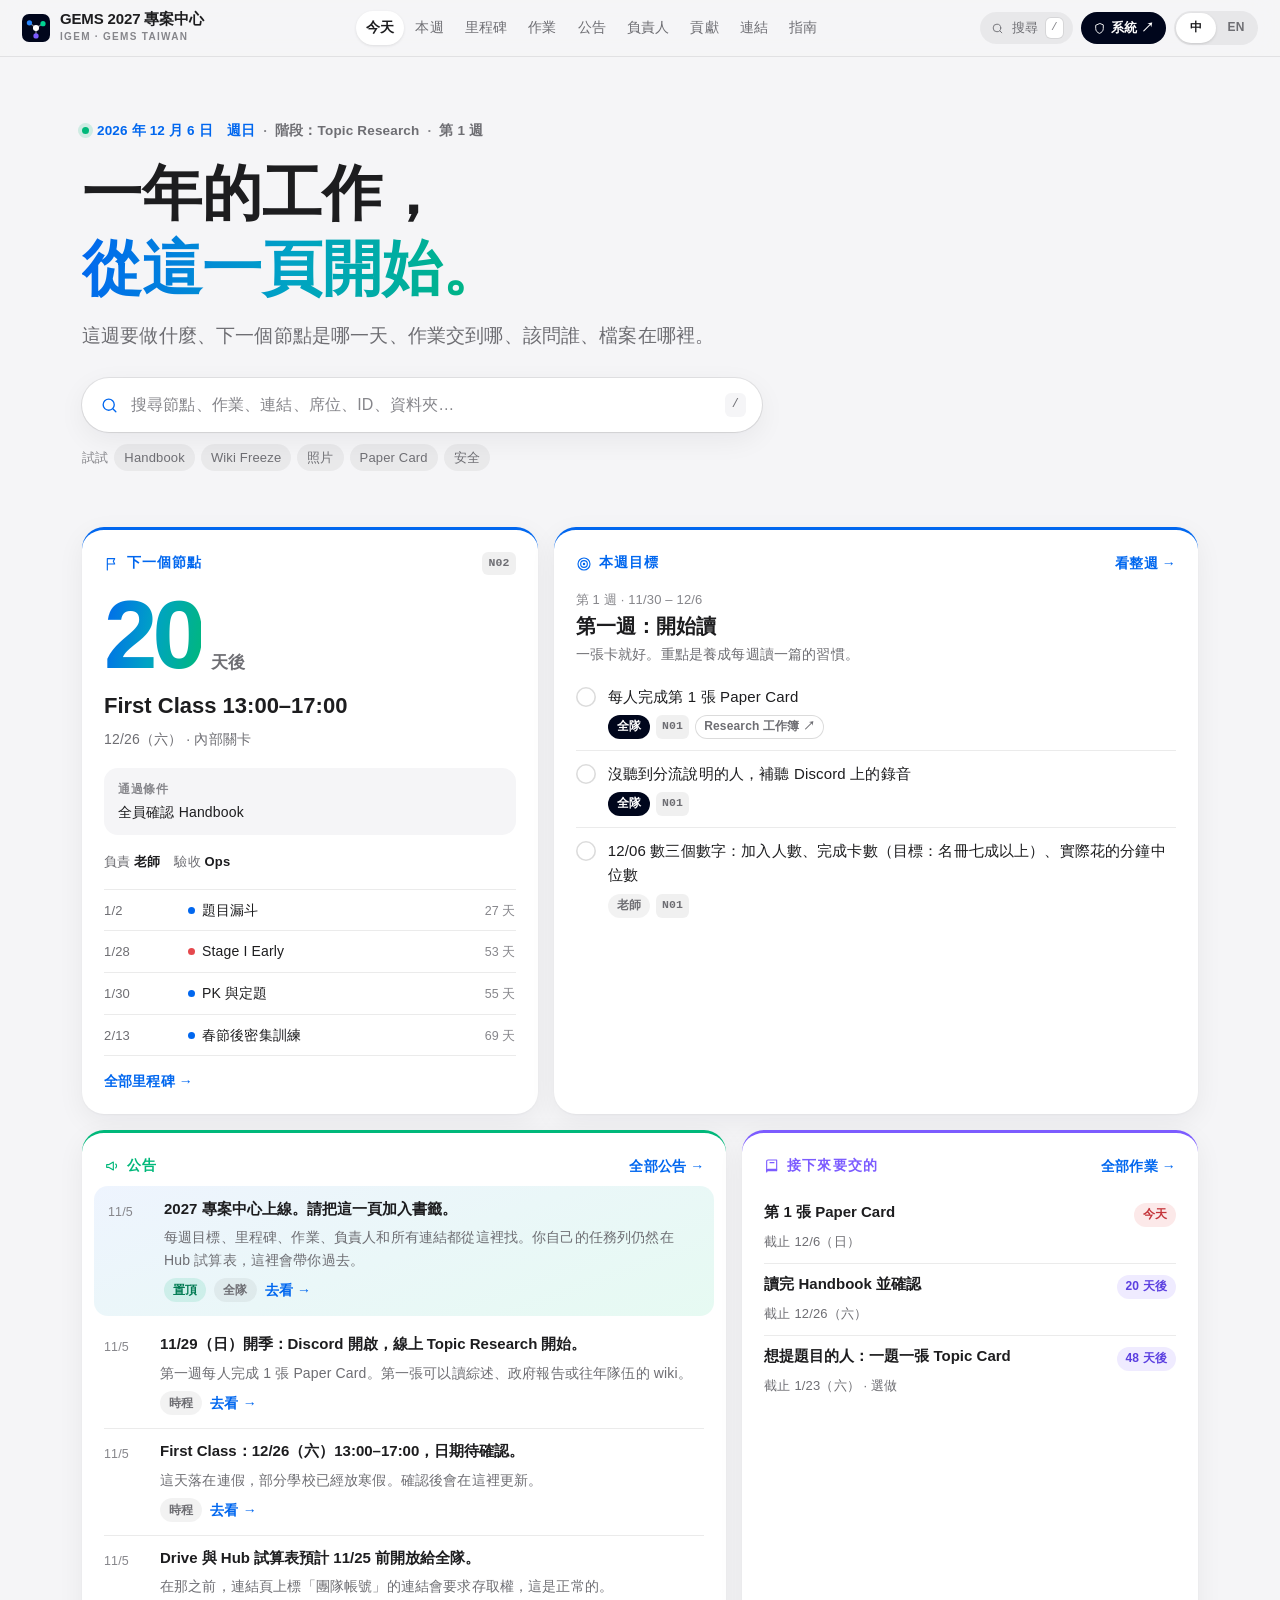
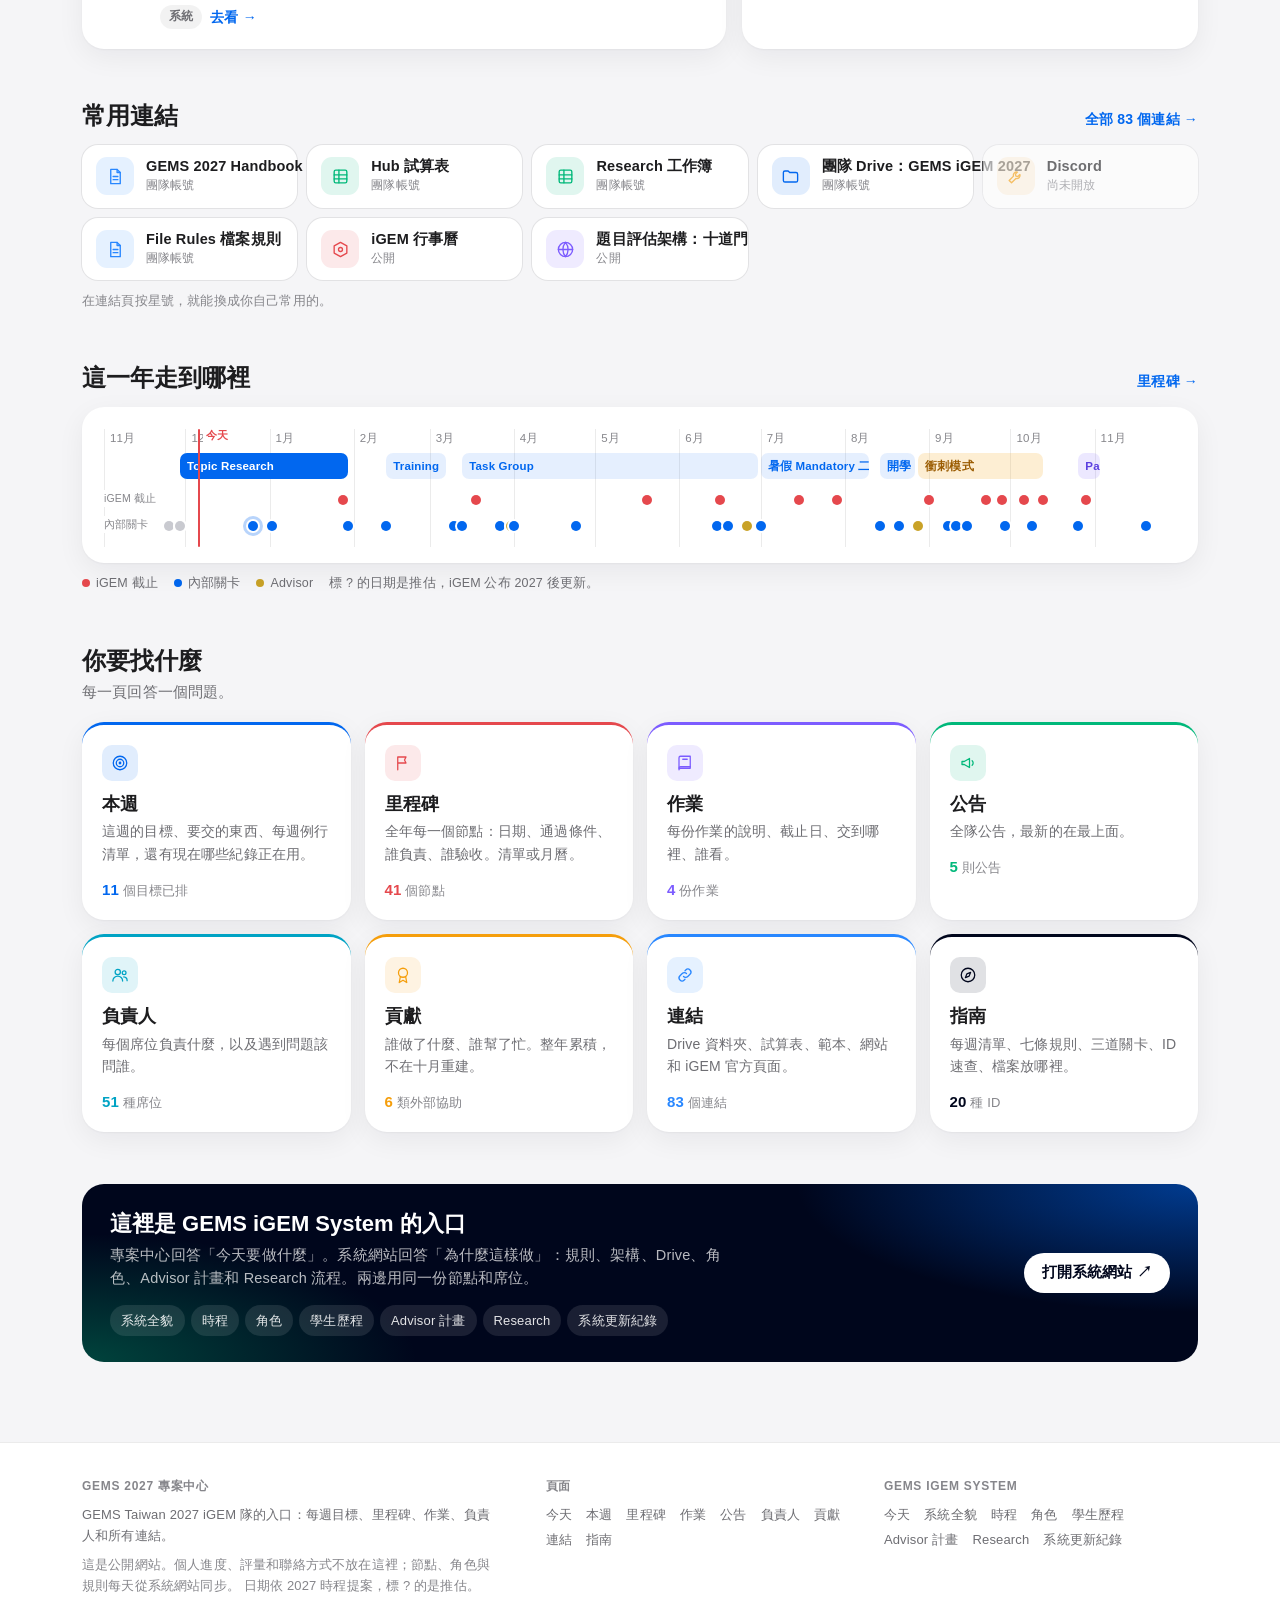
==== index.html @ 5ff2f46d "GEMS 2027 Project Hub: nine pages over one data folder Today, This week, Milestones, Homework, News," ====
<!doctype html>
<html lang="zh-Hant">
<head>
<meta charset="utf-8">
<meta name="viewport" content="width=device-width, initial-scale=1">
<title>GEMS 2027 專案中心</title>
<meta name="description" content="The GEMS Taiwan 2027 iGEM Project Hub: this week’s goals, the next milestone, homework, owners and every link.">
<link rel="icon" href="data:image/svg+xml,%3Csvg xmlns='http://www.w3.org/2000/svg' viewBox='0 0 32 32'%3E%3Crect width='32' height='32' rx='8' fill='%2300061C'/%3E%3Cpath d='M16 16 8.5 10M16 16l8-5M16 16v9' stroke='%23fff' stroke-opacity='.45' stroke-width='1.5'/%3E%3Ccircle cx='8.5' cy='10' r='3' fill='%232887FF'/%3E%3Ccircle cx='24' cy='11' r='3' fill='%2300D492'/%3E%3Ccircle cx='16' cy='25' r='3' fill='%237C5CFF'/%3E%3Ccircle cx='16' cy='16' r='3.5' fill='%23fff'/%3E%3C/svg%3E">
<link rel="stylesheet" href="assets/hub.css">
</head>
<body data-page="home">

<header class="nav" id="nav"></header>
<main id="main"></main>
<footer class="foot" id="foot"></footer>

<script src="data/season.js"></script>
<script src="data/announcements.js"></script>
<script src="data/week.js"></script>
<script src="data/homework.js"></script>
<script src="data/links.js"></script>
<script src="data/team.js"></script>
<script src="data/attributions.js"></script>
<script src="assets/hub.js"></script>
</body>
</html>
---- assets/hub.css ----
/* GEMS iGEM 2027 Project Hub. Palette follows the ReLEAF road-to-Paris site; shell follows the System site. */
:root {
  --navy: #00061C; --navy2: #0A1433;
  --blue: #0167EF; --blue2: #2887FF; --sky: #61ABFE;
  --green: #00B87A; --green2: #00D492; --mint: #E6FAF2;
  --violet: #7C5CFF; --amber: #F59E0B; --red: #E5484D; --teal: #00A3C4; --pink: #E8548F;
  --ink: #1D1D1F; --ink2: #6E6E73; --ink3: #86868B;
  --bg: #F5F5F7; --card: #FFFFFF; --line: rgba(0, 0, 0, .08); --line2: rgba(0, 0, 0, .14);
  --tint: #EEF4FE;
  --grad: linear-gradient(100deg, var(--blue) 0%, var(--teal) 50%, var(--green) 100%);
  --soft: linear-gradient(160deg, #EEF4FE, #E6FAF2);
  --r: 22px; --r2: 14px;
  --shadow: 0 1px 2px rgba(0, 6, 28, .04), 0 8px 28px rgba(0, 6, 28, .06);
  --nav-h: 56px;
  --font: -apple-system, BlinkMacSystemFont, "SF Pro Text", "SF Pro Display", "Helvetica Neue", "PingFang TC", "Noto Sans TC", "Microsoft JhengHei", Arial, sans-serif;
  --mono: ui-monospace, "SF Mono", Menlo, Consolas, monospace;
  color-scheme: light;
}
* { box-sizing: border-box; }
html { scroll-behavior: smooth; scroll-padding-top: calc(var(--nav-h) + 16px); -webkit-text-size-adjust: 100%; }
body { margin: 0; background: var(--bg); color: var(--ink); font: 16px/1.5 var(--font); letter-spacing: -.01em; -webkit-font-smoothing: antialiased; overflow-x: hidden; }
h1, h2, h3, h4, p, ol, ul, dl, dd, figure { margin: 0; padding: 0; }
ol, ul { list-style: none; }
h1, h2, h3 { letter-spacing: -.025em; line-height: 1.1; text-wrap: balance; }
p, li { text-wrap: pretty; }
a { color: inherit; text-decoration: none; }
button, input, select { font: inherit; color: inherit; letter-spacing: inherit; }
button { background: none; border: 0; cursor: pointer; text-align: left; padding: 0; }
code, kbd { font-family: var(--mono); font-size: .88em; }
::selection { background: rgba(1, 103, 239, .18); }
:focus-visible { outline: 2px solid var(--blue2); outline-offset: 2px; border-radius: 8px; }
html:lang(zh-Hant) body { letter-spacing: .01em; line-height: 1.62; }
html:lang(zh-Hant) h1, html:lang(zh-Hant) h2, html:lang(zh-Hant) h3 { letter-spacing: 0; line-height: 1.25; }
.wrap { max-width: 1160px; margin: 0 auto; padding: 0 22px; }
.tn { font-variant-numeric: tabular-nums; }
svg.i { width: 1em; height: 1em; flex: none; fill: none; stroke: currentColor; stroke-width: 1.7; stroke-linecap: round; stroke-linejoin: round; }

/* ---------- nav ---------- */
.nav { position: sticky; top: 0; z-index: 50; background: rgba(245, 245, 247, .78); backdrop-filter: saturate(180%) blur(20px); -webkit-backdrop-filter: saturate(180%) blur(20px); box-shadow: 0 1px 0 var(--line); }
.nav__in { max-width: 1280px; margin: 0 auto; height: var(--nav-h); padding: 0 22px; display: flex; align-items: center; gap: 12px; }
.brand { display: flex; align-items: center; gap: 10px; flex: none; }
.brand svg { width: 28px; height: 28px; flex: none; }
.brand b { display: block; font-size: 15px; font-weight: 700; line-height: 1.1; letter-spacing: -.01em; white-space: nowrap; }
.brand b i { font-style: normal; }
.brand small { display: block; font-size: 10px; font-weight: 600; letter-spacing: .13em; text-transform: uppercase; color: var(--ink3); margin-top: 2px; white-space: nowrap; }
.nav__links { display: flex; gap: 1px; margin: 0 auto; font-size: 13.5px; min-width: 0; }
.nav__links a { padding: 6px 10px; border-radius: 999px; color: var(--ink2); white-space: nowrap; transition: color .2s, background .2s; }
.nav__links a:hover { color: var(--ink); background: rgba(0, 0, 0, .05); }
.nav__links a[aria-current="page"] { color: var(--ink); background: #fff; font-weight: 600; box-shadow: 0 1px 3px rgba(0, 0, 0, .1); }
.nav__act { display: flex; align-items: center; gap: 8px; flex: none; }
.find { display: flex; align-items: center; gap: 8px; height: 32px; padding: 0 10px 0 11px; border-radius: 999px; background: rgba(0, 0, 0, .05); color: var(--ink2); font-size: 13px; white-space: nowrap; transition: background .2s; }
.find:hover { background: rgba(0, 0, 0, .09); color: var(--ink); }
.find kbd { font-size: 11px; padding: 1px 5px; border-radius: 5px; background: #fff; color: var(--ink3); box-shadow: 0 0 0 1px var(--line); }
.syslink { display: inline-flex; align-items: center; gap: 5px; height: 32px; padding: 0 12px; border-radius: 999px; font-size: 13px; font-weight: 600; color: #fff; background: var(--navy); white-space: nowrap; }
.syslink:hover { background: var(--navy2); }
.lang { position: relative; display: flex; background: rgba(0, 0, 0, .06); border-radius: 999px; padding: 2px; flex: none; }
.lang button { font-size: 12px; font-weight: 600; padding: 5px 11px; border-radius: 999px; color: var(--ink2); min-width: 40px; text-align: center; transition: color .25s, background .25s, box-shadow .25s; }
.lang button[aria-pressed="true"] { background: #fff; color: var(--ink); box-shadow: 0 1px 3px rgba(0, 0, 0, .14); }
@media (max-width: 1100px) {
  :root { --nav-h: 96px; }
  .nav__in { flex-wrap: wrap; align-content: center; gap: 4px 10px; padding: 0 16px; }
  .brand { flex: 1; }
  .nav__links { order: 3; flex: 0 0 calc(100% + 32px); margin: 0 -16px; padding: 0 12px 2px; overflow-x: auto; scrollbar-width: none; }
  .nav__links::-webkit-scrollbar { display: none; }
}
@media (max-width: 560px) {
  .find span, .find kbd, .syslink span { display: none; }
  .find { width: 34px; padding: 0; justify-content: center; }
  .syslink { width: 34px; padding: 0; justify-content: center; }
  .brand small { display: none; }
  .brand { gap: 8px; }
  .brand svg { width: 26px; height: 26px; }
  .brand b { font-size: 14px; }
  .nav__act { gap: 6px; }
  .lang button { min-width: 34px; padding: 5px 8px; }
}
@media (max-width: 420px) { .brand b i { display: none; } }

/* ---------- page head ---------- */
.ph { padding: 56px 0 26px; }
.ph--home { padding: 64px 0 30px; }
.eyebrow { display: flex; flex-wrap: wrap; align-items: center; gap: 8px; font-size: 13.5px; font-weight: 600; color: var(--blue); margin-bottom: 14px; }
.eyebrow i { width: 7px; height: 7px; border-radius: 50%; background: var(--green); box-shadow: 0 0 0 4px rgba(0, 184, 122, .16); }
.eyebrow span + span::before { content: "·"; margin-right: 8px; color: var(--ink3); }
.eyebrow span { color: var(--ink2); }
.eyebrow span:first-of-type { color: var(--blue); }
.h1 { font-size: clamp(34px, 5.4vw, 60px); font-weight: 700; letter-spacing: -.035em; line-height: 1.06; }
.h1 em { font-style: normal; background: var(--grad); -webkit-background-clip: text; background-clip: text; color: transparent; }
.lede { font-size: clamp(16.5px, 1.7vw, 19px); color: var(--ink2); max-width: 680px; margin-top: 14px; line-height: 1.5; }
html:lang(zh-Hant) .lede { line-height: 1.7; }
.sec { padding: 26px 0; }
.sec:last-of-type { padding-bottom: 80px; }
.h2 { font-size: 24px; font-weight: 700; margin-bottom: 4px; }
.sub { color: var(--ink2); font-size: 15px; margin-bottom: 18px; max-width: 720px; }
.h2row { display: flex; flex-wrap: wrap; align-items: baseline; justify-content: space-between; gap: 6px 16px; margin-bottom: 14px; }
.h2row .h2 { margin: 0; }
.more { display: inline-flex; align-items: center; gap: 4px; font-size: 14px; font-weight: 600; color: var(--blue); white-space: nowrap; }
.more:hover { text-decoration: underline; }
.muted { color: var(--ink3); }
.small { font-size: 13px; }

/* ---------- search box on Today ---------- */
.bigfind { display: flex; align-items: center; gap: 12px; width: 100%; max-width: 680px; height: 54px; margin-top: 26px; padding: 0 16px 0 18px; border-radius: 999px; background: #fff; box-shadow: var(--shadow), 0 0 0 1px var(--line); color: var(--ink3); font-size: 16px; transition: box-shadow .2s; }
.bigfind:hover { box-shadow: 0 2px 6px rgba(0, 6, 28, .06), 0 12px 34px rgba(1, 103, 239, .14), 0 0 0 1px rgba(1, 103, 239, .35); }
.bigfind svg { font-size: 19px; color: var(--blue); }
.bigfind span { flex: 1; overflow: hidden; white-space: nowrap; text-overflow: ellipsis; }
.bigfind kbd { font-size: 12px; padding: 2px 7px; border-radius: 6px; background: var(--bg); color: var(--ink2); }
.tries { display: flex; flex-wrap: wrap; gap: 6px; margin-top: 12px; font-size: 13px; color: var(--ink3); align-items: center; }
.tries button { padding: 3px 10px; border-radius: 999px; background: rgba(0, 0, 0, .05); color: var(--ink2); }
.tries button:hover { background: rgba(1, 103, 239, .1); color: var(--blue); }

/* ---------- cards and grid ---------- */
.grid { display: grid; grid-template-columns: repeat(12, minmax(0, 1fr)); gap: 16px; }
.c3 { grid-column: span 3; } .c4 { grid-column: span 4; } .c5 { grid-column: span 5; } .c6 { grid-column: span 6; } .c7 { grid-column: span 7; } .c8 { grid-column: span 8; } .c12 { grid-column: span 12; }
@media (max-width: 960px) { .c3, .c4, .c5, .c6, .c7, .c8 { grid-column: span 12; } }
.card { position: relative; background: var(--card); border-radius: var(--r); box-shadow: var(--shadow); padding: 22px 22px 20px; min-width: 0; }
.card--top { border-top: 3px solid var(--c, var(--blue)); }
.card--soft { background: var(--soft); box-shadow: none; }
.card__h { display: flex; align-items: center; justify-content: space-between; gap: 10px; margin-bottom: 14px; }
.card__h h2, .card__h h3 { font-size: 13px; font-weight: 700; letter-spacing: .05em; text-transform: uppercase; color: var(--c, var(--blue)); display: flex; align-items: center; gap: 7px; }
html:lang(zh-Hant) .card__h h2, html:lang(zh-Hant) .card__h h3 { letter-spacing: .08em; font-size: 13.5px; }
.card__h svg { font-size: 16px; }
.empty { padding: 18px; border-radius: var(--r2); background: var(--bg); color: var(--ink2); font-size: 14.5px; }

/* chips */
.chip { display: inline-flex; align-items: center; gap: 5px; height: 24px; padding: 0 9px; border-radius: 999px; font-size: 12px; font-weight: 600; white-space: nowrap; background: rgba(0, 0, 0, .05); color: var(--ink2); }
.chip--blue { background: rgba(1, 103, 239, .1); color: var(--blue); }
.chip--green { background: rgba(0, 184, 122, .13); color: #007A52; }
.chip--violet { background: rgba(124, 92, 255, .12); color: #5B3FE0; }
.chip--amber { background: rgba(245, 158, 11, .16); color: #9A5B00; }
.chip--red { background: rgba(229, 72, 77, .12); color: #C4353A; }
.chip--navy { background: var(--navy); color: #fff; }
.chip--line { background: none; box-shadow: inset 0 0 0 1px var(--line2); }
a.chip:hover, button.chip:hover { filter: brightness(.95); }
.seat { display: inline-flex; align-items: center; gap: 6px; height: 24px; padding: 0 9px 0 4px; border-radius: 999px; font-size: 12px; font-weight: 600; background: rgba(0, 0, 0, .05); color: var(--ink); white-space: nowrap; }
.seat code { font-size: 10.5px; font-weight: 700; padding: 2px 5px; border-radius: 999px; background: var(--c, var(--ink2)); color: #fff; letter-spacing: .02em; }
a.seat:hover { background: rgba(0, 0, 0, .09); }
.nid { font-family: var(--mono); font-size: 11.5px; font-weight: 600; padding: 2px 6px; border-radius: 6px; background: rgba(0, 0, 0, .06); color: var(--ink2); white-space: nowrap; }
a.nid:hover { background: rgba(1, 103, 239, .12); color: var(--blue); }

/* buttons, segmented controls */
.btn { display: inline-flex; align-items: center; gap: 7px; height: 40px; padding: 0 18px; border-radius: 999px; font-size: 14.5px; font-weight: 600; color: #fff; background: var(--grad); white-space: nowrap; box-shadow: 0 6px 18px rgba(1, 103, 239, .22); transition: transform .15s, box-shadow .2s; }
.btn:hover { transform: translateY(-1px); box-shadow: 0 10px 24px rgba(1, 103, 239, .28); }
.btn--ghost { color: var(--ink); background: #fff; box-shadow: 0 0 0 1px var(--line2); }
.btn--ghost:hover { box-shadow: 0 0 0 1px var(--ink3); }
.btn--s { height: 32px; padding: 0 13px; font-size: 13px; }
.seg { display: inline-flex; flex-wrap: wrap; gap: 4px; }
.seg button { height: 32px; padding: 0 13px; border-radius: 999px; font-size: 13.5px; font-weight: 500; color: var(--ink2); background: rgba(0, 0, 0, .05); display: inline-flex; align-items: center; gap: 6px; white-space: nowrap; transition: background .2s, color .2s; }
.seg button:hover { background: rgba(0, 0, 0, .09); color: var(--ink); }
.seg button[aria-pressed="true"] { background: var(--navy); color: #fff; font-weight: 600; }
.seg button i { width: 8px; height: 8px; border-radius: 50%; background: var(--c, var(--ink3)); }
.seg button small { font-size: 11.5px; opacity: .7; }
.bar { display: flex; flex-wrap: wrap; align-items: center; gap: 10px 14px; margin-bottom: 18px; }
.q { flex: 1; min-width: 200px; max-width: 360px; height: 36px; padding: 0 14px; border-radius: 999px; border: 0; background: #fff; box-shadow: 0 0 0 1px var(--line2); font-size: 14px; }
.q:focus { outline: none; box-shadow: 0 0 0 2px var(--blue2); }

/* "view as" */
.me { display: flex; flex-wrap: wrap; align-items: center; gap: 8px 12px; padding: 12px 16px; border-radius: var(--r2); background: #fff; box-shadow: 0 0 0 1px var(--line); margin-bottom: 18px; }
.me__l { font-size: 13px; font-weight: 600; color: var(--ink2); display: flex; align-items: center; gap: 6px; }
.me select { height: 32px; border-radius: 999px; border: 0; background: rgba(0, 0, 0, .05); padding: 0 12px; font-size: 13.5px; max-width: 220px; }
.me__note { font-size: 12.5px; color: var(--ink3); margin-left: auto; }
@media (max-width: 760px) { .me__note { margin-left: 0; flex-basis: 100%; } }

/* ---------- Today ---------- */
.next { display: grid; gap: 4px; }
.next__n { display: flex; align-items: baseline; gap: 10px; }
.next__n b { font-size: clamp(64px, 9vw, 96px); font-weight: 700; letter-spacing: -.05em; line-height: .95; background: var(--grad); -webkit-background-clip: text; background-clip: text; color: transparent; }
.next__n span { font-size: 17px; font-weight: 600; color: var(--ink2); }
.next__t { font-size: 22px; font-weight: 700; margin-top: 8px; line-height: 1.2; }
.next__d { font-size: 14px; color: var(--ink2); margin-top: 4px; }
.next__pass { margin-top: 14px; padding: 12px 14px; border-radius: var(--r2); background: var(--bg); font-size: 14px; }
.next__pass b { display: block; font-size: 11.5px; letter-spacing: .06em; text-transform: uppercase; color: var(--ink3); margin-bottom: 2px; }
.next__who { display: flex; flex-wrap: wrap; gap: 6px 14px; margin-top: 12px; font-size: 13px; color: var(--ink2); }
.next__who b { color: var(--ink); font-weight: 600; }
.after { margin-top: 16px; border-top: 1px solid var(--line); }
.after a { display: grid; grid-template-columns: 74px 1fr auto; gap: 10px; align-items: baseline; padding: 9px 0; border-bottom: 1px solid var(--line); font-size: 14px; }
.after a:hover span { color: var(--blue); }
.after time { color: var(--ink2); font-size: 13px; }
.after small { color: var(--ink3); font-size: 12.5px; white-space: nowrap; }
.after i { display: inline-block; width: 7px; height: 7px; border-radius: 50%; background: var(--c); margin-right: 7px; vertical-align: 1px; }

.goal { display: grid; grid-template-columns: 22px 1fr; gap: 10px; padding: 11px 0; border-bottom: 1px solid var(--line); }
.goal:last-child { border-bottom: 0; padding-bottom: 0; }
.goal__box { width: 20px; height: 20px; margin-top: 2px; border-radius: 50%; box-shadow: inset 0 0 0 1.6px var(--line2); display: grid; place-items: center; color: #fff; font-size: 13px; }
.goal.is-done .goal__box { background: var(--green); box-shadow: none; }
.goal.is-done p { color: var(--ink3); text-decoration: line-through; text-decoration-color: var(--line2); }
.goal p { font-size: 15px; font-weight: 500; }
.goal__m { display: flex; flex-wrap: wrap; gap: 6px; margin-top: 6px; }
.wk__theme { font-size: 20px; font-weight: 700; line-height: 1.25; }
.wk__note { font-size: 14px; color: var(--ink2); margin-top: 4px; }
.wk__range { font-size: 13px; color: var(--ink3); margin-bottom: 4px; }

.ann { display: grid; grid-template-columns: auto 1fr; gap: 4px 12px; padding: 13px 0; border-bottom: 1px solid var(--line); }
.ann:last-child { border-bottom: 0; padding-bottom: 0; }
.ann:first-child { padding-top: 0; }
.ann time { font-size: 12.5px; color: var(--ink3); padding-top: 2px; min-width: 44px; }
.ann h3 { font-size: 15px; font-weight: 600; line-height: 1.4; letter-spacing: -.01em; }
.ann p { grid-column: 2; font-size: 14px; color: var(--ink2); }
.ann__m { grid-column: 2; display: flex; flex-wrap: wrap; align-items: center; gap: 8px; margin-top: 3px; }
.ann--pin { margin: -6px -10px 6px; padding: 14px 14px !important; border-radius: var(--r2); background: var(--soft); border-bottom: 0; }
.ann--big { padding: 20px 22px; background: #fff; border-radius: var(--r); box-shadow: var(--shadow); border: 0; margin-bottom: 12px; grid-template-columns: 1fr; }
.ann--big h3 { font-size: 18px; }
.ann--big p, .ann--big .ann__m { grid-column: 1; }
.ann--big.ann--pin { margin: 0 0 12px; background: var(--soft); box-shadow: none; }
.day { font-size: 13px; font-weight: 700; letter-spacing: .04em; color: var(--ink3); margin: 26px 0 10px; }

.hwrow { display: grid; grid-template-columns: 1fr auto; gap: 4px 12px; padding: 11px 0; border-bottom: 1px solid var(--line); }
.hwrow:last-child { border-bottom: 0; padding-bottom: 0; }
.hwrow h3 { font-size: 15px; font-weight: 600; letter-spacing: -.01em; line-height: 1.35; }
.hwrow h3 a:hover { color: var(--blue); }
.hwrow small { grid-column: 1; font-size: 13px; color: var(--ink2); }

.quick { display: grid; grid-template-columns: repeat(auto-fill, minmax(200px, 1fr)); gap: 10px; }
.tile { display: grid; grid-template-columns: 38px 1fr; gap: 12px; align-items: center; padding: 12px 14px; border-radius: 16px; background: #fff; box-shadow: 0 0 0 1px var(--line); transition: box-shadow .2s, transform .15s; min-width: 0; }
a.tile:hover { box-shadow: 0 0 0 1px rgba(1, 103, 239, .4), 0 8px 22px rgba(1, 103, 239, .12); transform: translateY(-1px); }
.tile__i { width: 38px; height: 38px; border-radius: 11px; display: grid; place-items: center; font-size: 19px; background: color-mix(in srgb, var(--c, var(--blue)) 12%, #fff); color: var(--c, var(--blue)); }
.tile b { display: block; font-size: 14.5px; font-weight: 600; line-height: 1.25; overflow: hidden; text-overflow: ellipsis; white-space: nowrap; }
.tile small { display: block; font-size: 12px; color: var(--ink3); margin-top: 1px; }
.tile.is-soon { opacity: .62; }

.doors { display: grid; grid-template-columns: repeat(auto-fill, minmax(250px, 1fr)); gap: 14px; }
.door { position: relative; display: block; padding: 20px 20px 18px; border-radius: var(--r); background: #fff; box-shadow: var(--shadow); border-top: 3px solid var(--c); transition: transform .18s, box-shadow .2s; }
.door:hover { transform: translateY(-2px); box-shadow: 0 2px 4px rgba(0, 6, 28, .05), 0 16px 36px rgba(0, 6, 28, .1); }
.door__i { width: 36px; height: 36px; border-radius: 10px; display: grid; place-items: center; font-size: 18px; background: color-mix(in srgb, var(--c) 12%, #fff); color: var(--c); margin-bottom: 12px; }
.door h3 { font-size: 18px; font-weight: 700; }
.door p { font-size: 14px; color: var(--ink2); margin-top: 5px; }
.door__n { display: block; margin-top: 12px; font-size: 13px; color: var(--ink3); }
.door__n b { color: var(--c); font-size: 15px; }

.sysband { display: grid; grid-template-columns: 1fr auto; gap: 18px 28px; align-items: center; padding: 26px 28px; border-radius: var(--r); background: var(--navy); color: #fff; background-image: radial-gradient(60% 120% at 100% 0%, rgba(1, 103, 239, .55), transparent 60%), radial-gradient(50% 120% at 0% 100%, rgba(0, 184, 122, .35), transparent 60%); }
.sysband h2 { font-size: 22px; font-weight: 700; }
.sysband p { color: rgba(255, 255, 255, .72); font-size: 14.5px; margin-top: 6px; max-width: 620px; }
.sysband__l { display: flex; flex-wrap: wrap; gap: 6px; margin-top: 14px; }
.sysband__l a { font-size: 13px; padding: 5px 11px; border-radius: 999px; background: rgba(255, 255, 255, .1); color: rgba(255, 255, 255, .88); }
.sysband__l a:hover { background: rgba(255, 255, 255, .2); }
.sysband .btn { background: #fff; color: var(--navy); box-shadow: none; }
@media (max-width: 760px) { .sysband { grid-template-columns: 1fr; padding: 22px; } }

/* ---------- year ribbon ---------- */
.rb { position: relative; padding: 22px 22px 16px; border-radius: var(--r); background: #fff; box-shadow: var(--shadow); overflow-x: auto; }
.rb__in { position: relative; min-width: 760px; height: 118px; }
.rb__months span { position: absolute; top: 0; font-size: 11.5px; color: var(--ink3); padding-left: 5px; border-left: 1px solid var(--line); height: 100%; }
.rb__bands { position: absolute; left: 0; right: 0; top: 24px; height: 26px; }
.rb__band { position: absolute; top: 0; height: 100%; border-radius: 7px; background: rgba(1, 103, 239, .1); color: var(--blue); font-size: 11.5px; font-weight: 600; display: flex; align-items: center; padding: 0 7px; overflow: hidden; white-space: nowrap; }
.rb__band--crunch { background: rgba(245, 158, 11, .18); color: #9A5B00; }
.rb__band--trip { background: rgba(124, 92, 255, .14); color: #5B3FE0; }
.rb__band.is-now { background: var(--blue); color: #fff; }
.rb__row { position: absolute; left: 0; right: 0; height: 18px; }
.rb__row--deadline { top: 62px; } .rb__row--gate { top: 88px; }
.rb__row small { position: absolute; left: 0; top: -1px; font-size: 10.5px; color: var(--ink3); background: #fff; padding-right: 6px; z-index: 1; }
.rb__dot { position: absolute; top: 4px; width: 10px; height: 10px; margin-left: -5px; border-radius: 50%; background: var(--c); box-shadow: 0 0 0 2px #fff; transition: transform .15s; }
.rb__dot:hover { transform: scale(1.5); z-index: 2; }
.rb__dot.is-past { background: #C9CAD0; }
.rb__dot.is-next { box-shadow: 0 0 0 2px #fff, 0 0 0 5px color-mix(in srgb, var(--c) 28%, transparent); }
.rb__dot.is-dim { opacity: .22; }
.rb__today { position: absolute; top: 0; bottom: 0; width: 2px; margin-left: -1px; background: var(--red); border-radius: 2px; z-index: 3; pointer-events: none; }
.rb__today span { position: absolute; top: -2px; left: 5px; font-size: 10.5px; font-weight: 700; color: var(--red); white-space: nowrap; background: #fff; padding: 0 3px; }
.legend { display: flex; flex-wrap: wrap; gap: 6px 16px; margin-top: 10px; font-size: 12.5px; color: var(--ink2); }
.legend i { display: inline-block; width: 8px; height: 8px; border-radius: 50%; background: var(--c); margin-right: 6px; }

/* ---------- week ---------- */
.wknav { display: flex; flex-wrap: wrap; align-items: center; gap: 8px; margin-top: 20px; }
.wknav .rnd { width: 36px; height: 36px; border-radius: 50%; background: #fff; box-shadow: 0 0 0 1px var(--line2); display: grid; place-items: center; font-size: 16px; }
.wknav .rnd:hover { box-shadow: 0 0 0 1px var(--ink3); }
.strip { display: grid; grid-template-columns: repeat(7, minmax(0, 1fr)); gap: 8px; }
.sday { min-height: 118px; padding: 10px; border-radius: 16px; background: #fff; box-shadow: 0 0 0 1px var(--line); min-width: 0; }
.sday.is-today { box-shadow: 0 0 0 2px var(--blue); }
.sday.is-off { background: repeating-linear-gradient(135deg, #fff 0 8px, #F3F4F7 8px 16px); }
.sday__h { display: flex; align-items: baseline; justify-content: space-between; font-size: 12px; color: var(--ink3); margin-bottom: 8px; }
.sday__h b { font-size: 19px; font-weight: 700; color: var(--ink); letter-spacing: -.02em; }
.sday.is-today .sday__h b { color: var(--blue); }
.ev { display: block; padding: 4px 7px; border-radius: 8px; font-size: 12px; font-weight: 600; line-height: 1.3; margin-bottom: 4px; background: color-mix(in srgb, var(--c, var(--blue)) 12%, #fff); color: color-mix(in srgb, var(--c, var(--blue)) 78%, #000); overflow: hidden; }
a.ev:hover { filter: brightness(.96); }
.ev--soft { background: var(--bg); color: var(--ink2); font-weight: 500; }
@media (max-width: 860px) {
  .strip { grid-template-columns: 1fr; }
  .sday { min-height: 0; display: grid; grid-template-columns: 62px 1fr; gap: 10px; align-items: start; }
  .sday__h { display: block; margin: 0; }
  .sday__h b { display: block; }
}
.check { display: grid; grid-template-columns: 24px 1fr auto; gap: 10px; align-items: start; padding: 10px 0; border-bottom: 1px solid var(--line); cursor: pointer; }
.check:last-child { border-bottom: 0; }
.check input { appearance: none; -webkit-appearance: none; width: 22px; height: 22px; margin: 1px 0 0; border-radius: 7px; box-shadow: inset 0 0 0 1.6px var(--line2); display: grid; place-items: center; cursor: pointer; transition: background .15s; }
.check input:checked { background: var(--green); box-shadow: none; }
.check input:checked::after { content: ""; width: 10px; height: 6px; border-left: 2px solid #fff; border-bottom: 2px solid #fff; transform: rotate(-45deg) translate(1px, -1px); }
.check span { font-size: 15px; }
.check input:checked + span { color: var(--ink3); }
.check small { font-size: 12.5px; color: var(--ink3); white-space: nowrap; padding-top: 2px; }
.rec { display: grid; grid-template-columns: 1fr; gap: 2px; padding: 11px 0; border-bottom: 1px solid var(--line); }
.rec:last-child { border-bottom: 0; }
.rec h4 { font-size: 15px; font-weight: 600; display: flex; flex-wrap: wrap; align-items: center; gap: 8px; }
.rec p { font-size: 13.5px; color: var(--ink2); }
.rec code { color: var(--ink); background: var(--bg); padding: 1px 6px; border-radius: 6px; word-break: break-word; }

/* ---------- milestones ---------- */
.nm { margin-top: 26px; }
.nm > h3 { font-size: 13px; font-weight: 700; letter-spacing: .05em; color: var(--ink3); margin-bottom: 10px; }
.nd { display: grid; grid-template-columns: 96px 1fr; gap: 16px; padding: 16px 18px; border-radius: 18px; background: #fff; box-shadow: 0 0 0 1px var(--line); margin-bottom: 8px; border-left: 4px solid var(--c); scroll-margin-top: calc(var(--nav-h) + 20px); }
.nd.is-past { opacity: .55; }
.nd.is-next { box-shadow: 0 0 0 2px var(--c), 0 10px 28px color-mix(in srgb, var(--c) 16%, transparent); }
.nd.is-flash, .flash { animation: flash 1.6s ease-out; }
@keyframes flash { 0%, 30% { background: #FFF6D6; } 100% { background: #fff; } }
.nd__when time { display: block; font-size: 15px; font-weight: 700; line-height: 1.25; }
.nd__when small { display: block; font-size: 12px; color: var(--ink3); margin: 2px 0 6px; }
.nd h4 { font-size: 17px; font-weight: 700; line-height: 1.3; letter-spacing: -.015em; display: flex; flex-wrap: wrap; align-items: center; gap: 8px; }
.nd p { font-size: 14px; color: var(--ink2); margin-top: 5px; }
.nd p b { color: var(--ink); font-weight: 600; margin-right: 6px; }
.nd__m { display: flex; flex-wrap: wrap; align-items: center; gap: 6px 14px; margin-top: 10px; font-size: 13px; color: var(--ink2); }
.nd__m b { color: var(--ink); font-weight: 600; }
@media (max-width: 640px) { .nd { grid-template-columns: 1fr; gap: 6px; } .nd__when { display: flex; flex-wrap: wrap; gap: 8px; align-items: baseline; } .nd__when small { margin: 0; } }

.cal { background: #fff; border-radius: var(--r); box-shadow: var(--shadow); padding: 18px; }
.cal__h { display: flex; align-items: center; justify-content: space-between; gap: 10px; margin-bottom: 12px; }
.cal__h h3 { font-size: 20px; font-weight: 700; }
.cal__h div { display: flex; gap: 6px; }
.cal__h button { width: 34px; height: 34px; border-radius: 50%; background: var(--bg); display: grid; place-items: center; font-size: 15px; }
.cal__h button.txt { width: auto; padding: 0 12px; font-size: 13px; font-weight: 600; border-radius: 999px; }
.cal__h button:hover { background: #E8E8ED; }
.cal__g { display: grid; grid-template-columns: repeat(7, minmax(0, 1fr)); gap: 1px; background: var(--line); border-radius: 14px; overflow: hidden; box-shadow: 0 0 0 1px var(--line); }
.cal__w { background: #FAFAFC; text-align: center; font-size: 11.5px; font-weight: 600; color: var(--ink3); padding: 7px 0; }
.cal__d { background: #fff; min-height: 96px; padding: 6px; min-width: 0; }
.cal__d.is-out { background: #FAFAFC; }
.cal__d.is-out > b { color: #C4C5CC; }
.cal__d.is-shade { background: repeating-linear-gradient(135deg, #fff 0 8px, #F4F5F8 8px 16px); }
.cal__d > b { display: inline-grid; place-items: center; min-width: 24px; height: 24px; padding: 0 4px; border-radius: 999px; font-size: 13px; font-weight: 600; margin-bottom: 3px; }
.cal__d.is-today > b { background: var(--blue); color: #fff; }
.cal__d .ev { font-size: 11px; padding: 3px 5px; border-radius: 6px; margin-bottom: 2px; white-space: nowrap; text-overflow: ellipsis; }
.cal__band { font-size: 10.5px; color: var(--ink3); display: block; margin-bottom: 2px; white-space: nowrap; overflow: hidden; text-overflow: ellipsis; }
@media (max-width: 700px) { .cal { padding: 12px; } .cal__d { min-height: 70px; padding: 3px; } .cal__d .ev { font-size: 0; height: 7px; padding: 0; background: var(--c, var(--blue)); border-radius: 4px; } .cal__band { display: none; } }

/* ---------- homework ---------- */
.hw { display: grid; grid-template-columns: 1fr 220px; gap: 18px 28px; padding: 22px; border-radius: var(--r); background: #fff; box-shadow: var(--shadow); margin-bottom: 14px; border-left: 4px solid var(--c, var(--blue)); scroll-margin-top: calc(var(--nav-h) + 20px); }
.hw.is-closed { opacity: .6; }
.hw__top { display: flex; flex-wrap: wrap; align-items: center; gap: 6px; margin-bottom: 8px; }
.hw h3 { font-size: 20px; font-weight: 700; line-height: 1.25; }
.hw p { font-size: 15px; color: var(--ink2); margin-top: 8px; max-width: 640px; }
.hw dl { display: grid; grid-template-columns: auto 1fr; gap: 6px 12px; font-size: 13.5px; margin-top: 14px; }
.hw dt { color: var(--ink3); white-space: nowrap; }
.hw dd { color: var(--ink); min-width: 0; }
.hw dd a { color: var(--blue); font-weight: 600; }
.hw dd a:hover { text-decoration: underline; }
.hw__side { display: flex; flex-direction: column; gap: 10px; padding-left: 24px; border-left: 1px solid var(--line); }
.hw__due b { display: block; font-size: 30px; font-weight: 700; letter-spacing: -.03em; line-height: 1.1; }
.hw__due span { font-size: 13px; color: var(--ink2); }
.hw__done { display: flex; align-items: center; gap: 8px; font-size: 13.5px; font-weight: 600; cursor: pointer; margin-top: auto; padding: 9px 12px; border-radius: 12px; background: var(--bg); }
.hw__done input { width: 17px; height: 17px; accent-color: var(--green); }
.hw.is-ticked { border-left-color: var(--green); }
@media (max-width: 760px) { .hw { grid-template-columns: 1fr; } .hw__side { padding: 14px 0 0; border-left: 0; border-top: 1px solid var(--line); flex-direction: row; flex-wrap: wrap; align-items: center; justify-content: space-between; } .hw__done { margin: 0; } }

/* ---------- team ---------- */
.ask { display: grid; grid-template-columns: repeat(auto-fill, minmax(280px, 1fr)); gap: 8px; }
.ask li { display: flex; flex-direction: column; gap: 8px; padding: 13px 15px; border-radius: 16px; background: #fff; box-shadow: 0 0 0 1px var(--line); }
.ask p { font-size: 14.5px; font-weight: 600; line-height: 1.35; }
.ask div { display: flex; flex-wrap: wrap; gap: 5px; margin-top: auto; }
.grp { margin-top: 28px; }
.grp__h { display: flex; flex-wrap: wrap; align-items: baseline; gap: 6px 12px; margin-bottom: 12px; }
.grp__h h3 { font-size: 18px; font-weight: 700; display: flex; align-items: center; gap: 9px; }
.grp__h h3 i { width: 10px; height: 10px; border-radius: 50%; background: var(--c); }
.grp__h small { color: var(--ink3); font-size: 13px; }
.seats { display: grid; grid-template-columns: repeat(auto-fill, minmax(320px, 1fr)); gap: 12px; align-items: start; }
.sc { border-radius: 18px; background: #fff; box-shadow: 0 0 0 1px var(--line); border-top: 3px solid var(--c); scroll-margin-top: calc(var(--nav-h) + 20px); overflow: hidden; }
.sc.is-me { box-shadow: 0 0 0 2px var(--c), 0 10px 26px color-mix(in srgb, var(--c) 14%, transparent); }
.sc > summary { list-style: none; cursor: pointer; padding: 15px 16px 14px; display: grid; grid-template-columns: auto 1fr auto; gap: 4px 10px; align-items: center; }
.sc > summary::-webkit-details-marker { display: none; }
.sc summary code { font-size: 11.5px; font-weight: 700; padding: 3px 7px; border-radius: 999px; background: var(--c); color: #fff; }
.sc summary h4 { font-size: 16px; font-weight: 700; letter-spacing: -.015em; line-height: 1.25; }
.sc summary .chev { color: var(--ink3); font-size: 14px; transition: transform .2s; }
.sc[open] summary .chev { transform: rotate(90deg); }
.sc summary p { grid-column: 1 / -1; font-size: 14px; color: var(--ink2); }
.sc summary .who { grid-column: 1 / -1; font-size: 13px; color: var(--ink3); display: flex; flex-wrap: wrap; gap: 6px; align-items: center; margin-top: 2px; }
.sc summary .who b { color: var(--ink); font-weight: 600; }
.sc__b { padding: 0 16px 16px; display: grid; gap: 12px; font-size: 14px; }
.sc__b h5 { margin: 0 0 4px; font-size: 11.5px; font-weight: 700; letter-spacing: .06em; text-transform: uppercase; color: var(--ink3); }
.sc__b li { padding-left: 14px; position: relative; color: var(--ink2); }
.sc__b li::before { content: ""; position: absolute; left: 2px; top: .68em; width: 5px; height: 5px; border-radius: 50%; background: var(--c); }
.sc__b .row { display: flex; flex-wrap: wrap; gap: 5px; }

/* ---------- links ---------- */
.lg { margin-top: 30px; scroll-margin-top: calc(var(--nav-h) + 20px); }
.lg__h { display: flex; flex-wrap: wrap; align-items: baseline; gap: 4px 12px; margin-bottom: 10px; }
.lg__h h2 { font-size: 20px; font-weight: 700; }
.lg__h p { font-size: 13.5px; color: var(--ink3); }
.lks { display: grid; grid-template-columns: repeat(auto-fill, minmax(330px, 1fr)); gap: 8px; }
.lk { display: grid; grid-template-columns: 38px 1fr auto; gap: 12px; align-items: center; padding: 11px 12px 11px 13px; border-radius: 16px; background: #fff; box-shadow: 0 0 0 1px var(--line); min-width: 0; scroll-margin-top: calc(var(--nav-h) + 20px); transition: box-shadow .2s; }
.lk:hover { box-shadow: 0 0 0 1px rgba(1, 103, 239, .35), 0 6px 18px rgba(1, 103, 239, .1); }
.lk.is-soon { background: #FAFAFC; }
.lk.is-soon:hover { box-shadow: 0 0 0 1px var(--line); }
.lk__main { min-width: 0; display: block; }
.lk__main b { display: flex; align-items: center; gap: 6px; font-size: 15px; font-weight: 600; line-height: 1.3; }
.lk__main b span { overflow: hidden; text-overflow: ellipsis; white-space: nowrap; }
.lk__main b svg { font-size: 12px; color: var(--ink3); }
.lk__main small { display: block; font-size: 13px; color: var(--ink2); line-height: 1.4; margin-top: 1px; }
.lk__main em { font-style: normal; display: inline-flex; margin-top: 5px; }
.lk__act { display: flex; gap: 2px; }
.lk__act button { width: 30px; height: 30px; border-radius: 50%; display: grid; place-items: center; font-size: 15px; color: var(--ink3); }
.lk__act button:hover { background: var(--bg); color: var(--ink); }
.lk__act button[aria-pressed="true"] { color: var(--amber); }
.lk__act button[aria-pressed="true"] svg { fill: currentColor; }
.lk__act button.is-ok { color: var(--green); }
@media (max-width: 420px) { .lks { grid-template-columns: 1fr; } }

/* ---------- guide ---------- */
.subnav { position: sticky; top: var(--nav-h); z-index: 40; background: rgba(245, 245, 247, .9); backdrop-filter: saturate(180%) blur(16px); -webkit-backdrop-filter: saturate(180%) blur(16px); box-shadow: 0 1px 0 var(--line); }
.subnav div { max-width: 1160px; margin: 0 auto; padding: 0 22px; display: flex; gap: 4px; height: 44px; align-items: center; overflow-x: auto; scrollbar-width: none; font-size: 13.5px; }
.subnav div::-webkit-scrollbar { display: none; }
.subnav a { padding: 5px 11px; border-radius: 999px; color: var(--ink2); white-space: nowrap; }
.subnav a:hover { background: rgba(0, 0, 0, .05); color: var(--ink); }
.gsec { padding: 30px 0 6px; scroll-margin-top: calc(var(--nav-h) + 56px); }
.rules { display: grid; grid-template-columns: repeat(auto-fill, minmax(300px, 1fr)); gap: 10px; counter-reset: r; }
.rules li { counter-increment: r; padding: 16px 16px 15px 52px; border-radius: 16px; background: #fff; box-shadow: 0 0 0 1px var(--line); position: relative; }
.rules li::before { content: counter(r); position: absolute; left: 14px; top: 15px; width: 26px; height: 26px; border-radius: 50%; display: grid; place-items: center; font-size: 13px; font-weight: 700; color: #fff; background: var(--grad); }
.rules h3 { font-size: 16px; font-weight: 700; letter-spacing: -.01em; }
.rules p { font-size: 14px; color: var(--ink2); margin-top: 3px; }
.gates { display: grid; grid-template-columns: repeat(auto-fit, minmax(280px, 1fr)); gap: 12px; }
.gate { padding: 20px; border-radius: var(--r); background: var(--navy); color: #fff; }
.gate code { display: inline-block; font-size: 12px; font-weight: 700; padding: 3px 8px; border-radius: 999px; background: rgba(255, 255, 255, .14); margin-bottom: 10px; }
.gate h3 { font-size: 19px; font-weight: 700; }
.gate p { font-size: 14px; color: rgba(255, 255, 255, .72); margin-top: 6px; }
.gate small { display: block; font-size: 12.5px; color: var(--green2); margin-top: 10px; }
.tbl { width: 100%; border-collapse: collapse; font-size: 14px; background: #fff; border-radius: 16px; overflow: hidden; box-shadow: 0 0 0 1px var(--line); }
.tbl th { text-align: left; font-size: 11.5px; font-weight: 700; letter-spacing: .05em; text-transform: uppercase; color: var(--ink3); padding: 10px 14px; background: #FAFAFC; white-space: nowrap; }
.tbl td { padding: 10px 14px; border-top: 1px solid var(--line); vertical-align: top; }
.tbl td:first-child { font-weight: 600; white-space: nowrap; }
.tbl code { background: var(--bg); padding: 1px 6px; border-radius: 6px; word-break: break-word; }
.tbl .pfx { display: inline-grid; place-items: center; min-width: 30px; height: 26px; padding: 0 7px; border-radius: 8px; background: var(--navy); color: #fff; font-family: var(--mono); font-size: 13px; font-weight: 700; }
.tblwrap { overflow-x: auto; border-radius: 16px; }
.tblwrap .tbl { min-width: 640px; }
.chain { display: flex; flex-wrap: wrap; align-items: center; gap: 6px; padding: 14px 16px; border-radius: 16px; background: #fff; box-shadow: 0 0 0 1px var(--line); margin-bottom: 8px; font-size: 14px; }
.chain b { font-size: 13px; color: var(--ink2); margin-right: 6px; }
.chain code { padding: 3px 8px; border-radius: 8px; background: var(--tint); color: var(--blue); font-weight: 600; }
.chain span { color: var(--ink3); }
.name { padding: 20px; border-radius: var(--r); background: #fff; box-shadow: var(--shadow); }
.name__ex { font-family: var(--mono); font-size: clamp(15px, 2.4vw, 22px); font-weight: 600; word-break: break-all; }
.name__ex i { font-style: normal; padding: 2px 4px; border-radius: 6px; background: color-mix(in srgb, var(--c) 14%, #fff); color: color-mix(in srgb, var(--c) 80%, #000); }
.name__k { display: grid; grid-template-columns: repeat(auto-fit, minmax(170px, 1fr)); gap: 10px; margin-top: 16px; font-size: 13.5px; color: var(--ink2); }
.name__k b { display: block; color: var(--c); font-size: 13px; }
.layers { display: grid; grid-template-columns: repeat(auto-fill, minmax(260px, 1fr)); gap: 10px; }
.layer { padding: 16px; border-radius: 16px; background: #fff; box-shadow: 0 0 0 1px var(--line); font-size: 14px; }
.layer small { font-size: 11.5px; font-weight: 700; letter-spacing: .06em; text-transform: uppercase; color: var(--blue); }
.layer h3 { font-size: 17px; font-weight: 700; margin: 2px 0 8px; }
.layer p { color: var(--ink2); }
.layer p + p { margin-top: 5px; }
.layer p b { color: var(--green); font-weight: 600; margin-right: 6px; }
.layer p.no b { color: var(--red); }

/* ---------- attributions ---------- */
.steps { display: grid; grid-template-columns: repeat(auto-fit, minmax(220px, 1fr)); gap: 12px; counter-reset: s; }
.steps li { counter-increment: s; padding: 18px; border-radius: 18px; background: #fff; box-shadow: 0 0 0 1px var(--line); }
.steps li::before { content: counter(s, decimal-leading-zero); display: block; font-size: 13px; font-weight: 700; color: var(--blue); margin-bottom: 8px; font-variant-numeric: tabular-nums; }
.steps h3 { font-size: 16.5px; font-weight: 700; }
.steps p { font-size: 14px; color: var(--ink2); margin-top: 4px; }
.out { display: grid; grid-template-columns: repeat(auto-fill, minmax(300px, 1fr)); gap: 12px; }
.out > li { padding: 18px; border-radius: 18px; background: #fff; box-shadow: 0 0 0 1px var(--line); }
.out h3 { font-size: 16.5px; font-weight: 700; }
.out p { font-size: 14px; color: var(--ink2); margin-top: 4px; }
.out .none { margin-top: 12px; padding: 10px 12px; border-radius: 12px; background: var(--bg); font-size: 13px; color: var(--ink3); }
.out ul { margin-top: 12px; border-top: 1px solid var(--line); }
.out ul li { padding: 8px 0; border-bottom: 1px solid var(--line); font-size: 14px; }
.out ul li b { font-weight: 600; }

/* ---------- search palette ---------- */
.pal { position: fixed; inset: 0; z-index: 100; display: none; background: rgba(0, 6, 28, .38); backdrop-filter: blur(6px); -webkit-backdrop-filter: blur(6px); padding: 9vh 16px 16px; }
.pal.is-open { display: block; }
.pal__box { max-width: 680px; margin: 0 auto; background: #fff; border-radius: 20px; box-shadow: 0 30px 80px rgba(0, 6, 28, .35); overflow: hidden; display: flex; flex-direction: column; max-height: 78vh; }
.pal__in { display: flex; align-items: center; gap: 12px; padding: 0 18px; height: 58px; border-bottom: 1px solid var(--line); }
.pal__in svg { font-size: 19px; color: var(--blue); }
.pal__in input { flex: 1; border: 0; outline: 0; font-size: 17px; background: none; min-width: 0; }
.pal__in kbd { font-size: 11px; padding: 2px 6px; border-radius: 5px; background: var(--bg); color: var(--ink3); }
.pal__filters { display: flex; gap: 4px; padding: 8px 14px; overflow-x: auto; scrollbar-width: none; border-bottom: 1px solid var(--line); }
.pal__filters::-webkit-scrollbar { display: none; }
.pal__filters button { height: 26px; padding: 0 10px; border-radius: 999px; font-size: 12.5px; color: var(--ink2); background: var(--bg); white-space: nowrap; }
.pal__filters button[aria-pressed="true"] { background: var(--navy); color: #fff; }
.pal__list { overflow-y: auto; padding: 6px; }
.pal__r { display: grid; grid-template-columns: 34px 1fr auto; gap: 11px; align-items: center; padding: 8px 10px; border-radius: 12px; }
.pal__r.is-on { background: var(--tint); }
.pal__r i { width: 34px; height: 34px; border-radius: 10px; display: grid; place-items: center; font-size: 16px; font-style: normal; background: color-mix(in srgb, var(--c, var(--blue)) 12%, #fff); color: var(--c, var(--blue)); }
.pal__r b { display: block; font-size: 14.5px; font-weight: 600; line-height: 1.3; overflow: hidden; text-overflow: ellipsis; white-space: nowrap; }
.pal__r small { display: block; font-size: 12.5px; color: var(--ink2); overflow: hidden; text-overflow: ellipsis; white-space: nowrap; }
.pal__r em { font-style: normal; font-size: 11.5px; color: var(--ink3); white-space: nowrap; }
.pal__r > div { min-width: 0; }
.pal__none { padding: 28px 18px; text-align: center; color: var(--ink3); font-size: 14.5px; }
.pal__foot { padding: 9px 16px; border-top: 1px solid var(--line); font-size: 12px; color: var(--ink3); display: flex; gap: 14px; flex-wrap: wrap; }
.pal__foot kbd { padding: 1px 5px; border-radius: 4px; background: var(--bg); margin-right: 3px; }

/* ---------- footer ---------- */
.foot { padding: 34px 0 44px; border-top: 1px solid var(--line); background: #fff; font-size: 13px; color: var(--ink2); }
.foot__in { max-width: 1160px; margin: 0 auto; padding: 0 22px; display: grid; grid-template-columns: 1.4fr 1fr 1fr; gap: 24px; }
.foot h4 { font-size: 12px; font-weight: 700; letter-spacing: .06em; text-transform: uppercase; color: var(--ink3); margin-bottom: 8px; }
.foot nav { display: flex; flex-wrap: wrap; gap: 4px 14px; }
.foot nav a:hover { color: var(--blue); }
.foot p { max-width: 420px; }
.foot p + p { margin-top: 8px; color: var(--ink3); }
@media (max-width: 760px) { .foot__in { grid-template-columns: 1fr; } }

@media (prefers-reduced-motion: reduce) { * { transition: none !important; animation: none !important; scroll-behavior: auto !important; } }
@media print { .nav, .subnav, .foot, .bigfind, .tries, .me, .bar, .lk__act { display: none !important; } body { background: #fff; } .card, .nd, .hw { box-shadow: 0 0 0 1px #ddd; break-inside: avoid; } }
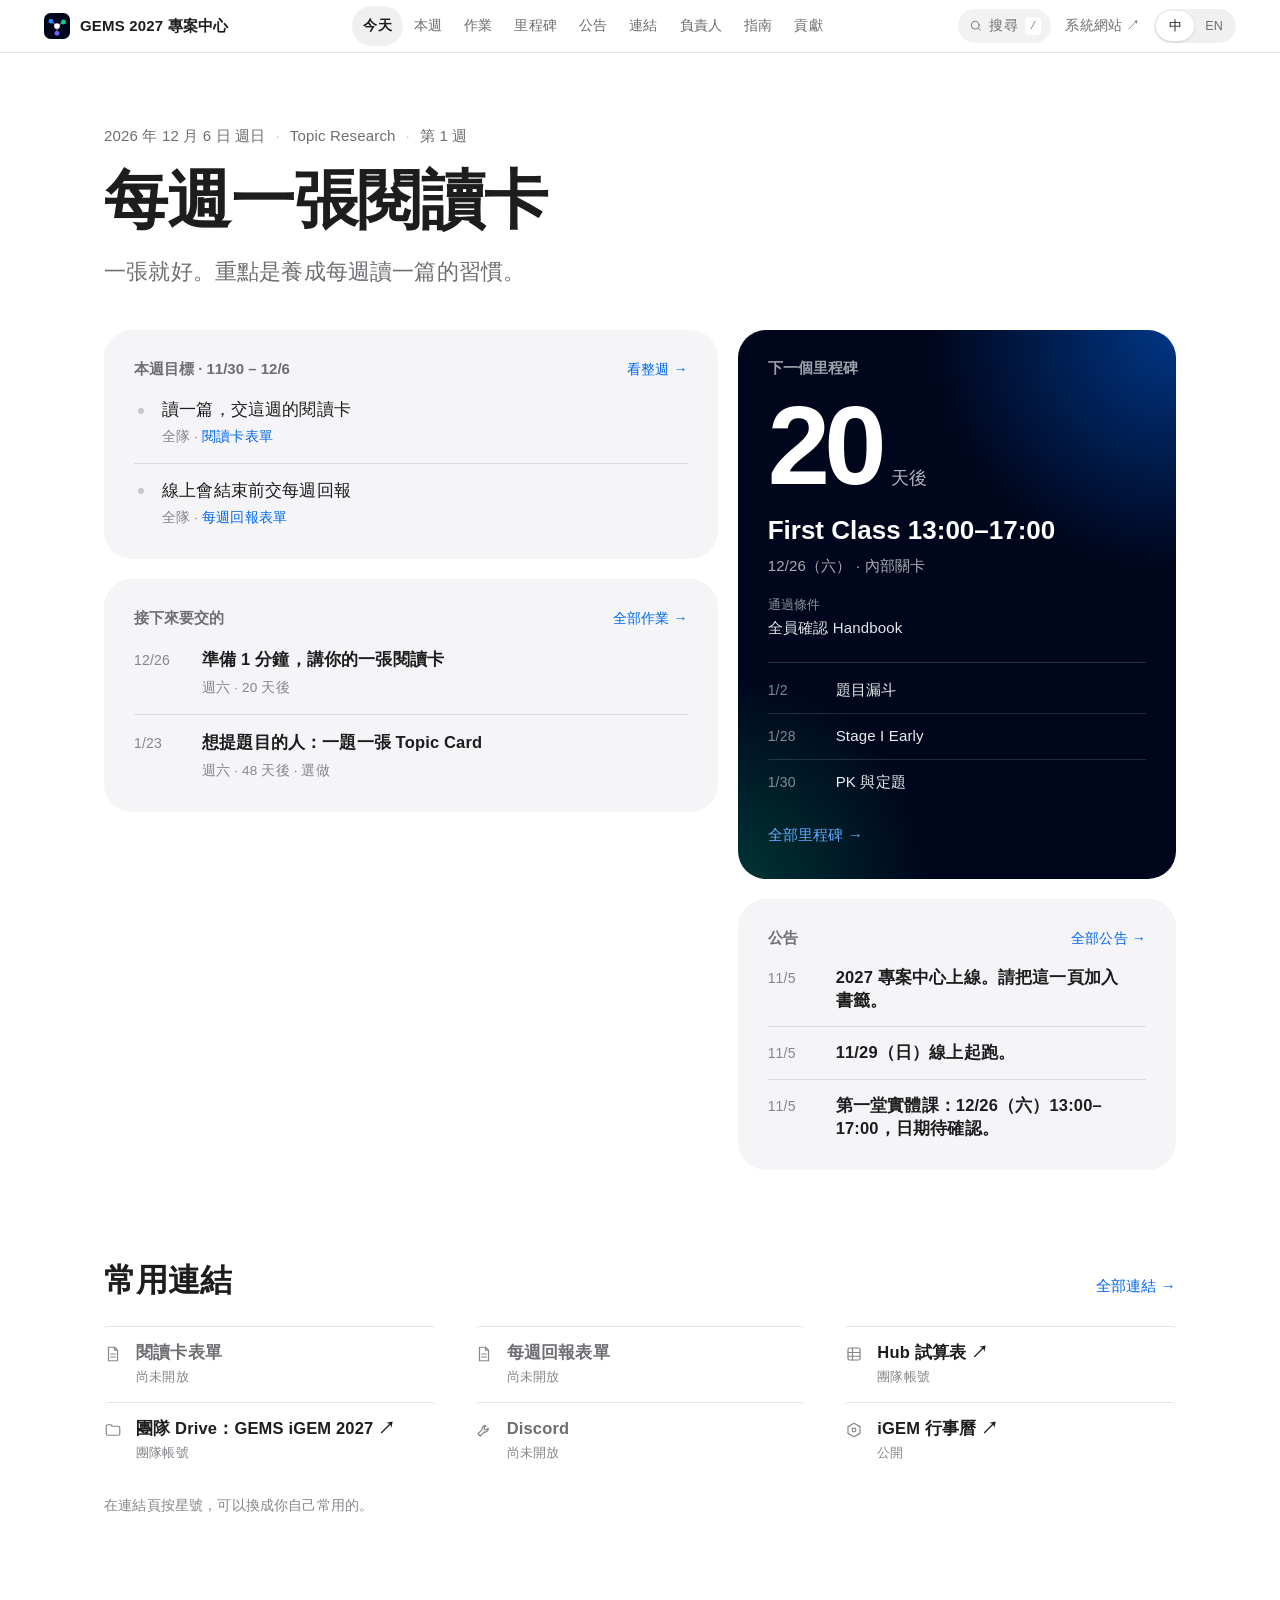
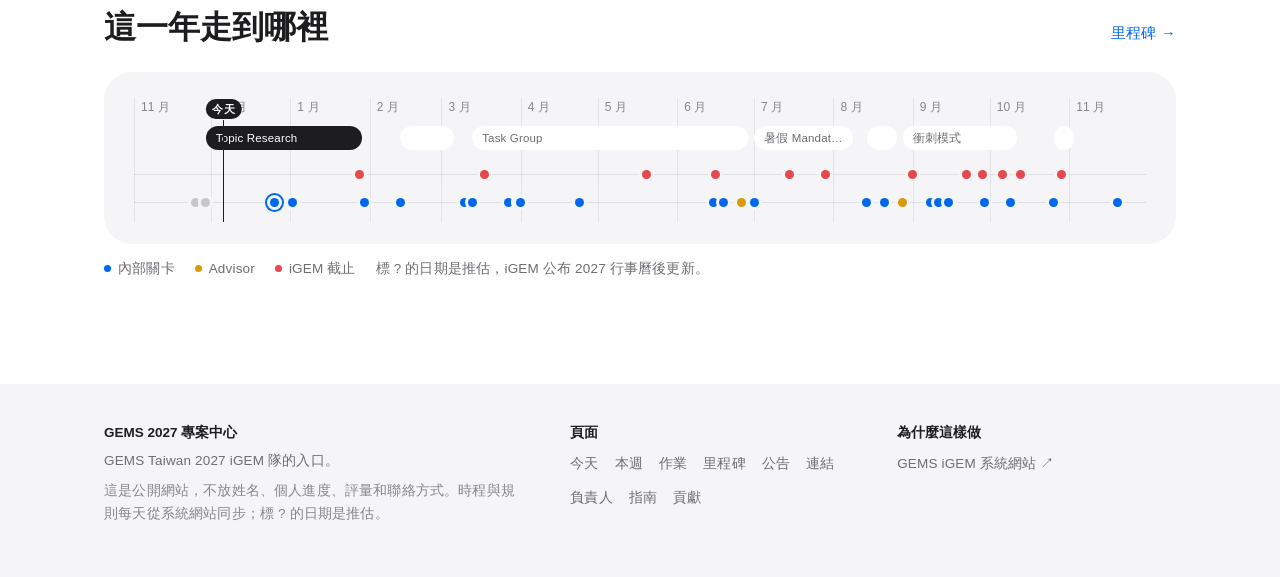
==== commit 60a28026: "Version 3: Today answers what to do now; fewer patterns; pages survive bad data Design and content -" ====
--- a/index.html
+++ b/index.html
@@ -4,9 +4,9 @@
 <meta charset="utf-8">
 <meta name="viewport" content="width=device-width, initial-scale=1">
 <title>GEMS 2027 專案中心</title>
-<meta name="description" content="The GEMS Taiwan 2027 iGEM Project Hub: this week’s goals, the next milestone, homework, owners and every link.">
+<meta name="description" content="The GEMS Taiwan 2027 iGEM Project Hub: what to do this week, the next milestone, homework, who to ask and every link.">
 <link rel="icon" href="data:image/svg+xml,%3Csvg xmlns='http://www.w3.org/2000/svg' viewBox='0 0 32 32'%3E%3Crect width='32' height='32' rx='8' fill='%2300061C'/%3E%3Cpath d='M16 16 8.5 10M16 16l8-5M16 16v9' stroke='%23fff' stroke-opacity='.45' stroke-width='1.5'/%3E%3Ccircle cx='8.5' cy='10' r='3' fill='%232887FF'/%3E%3Ccircle cx='24' cy='11' r='3' fill='%2300D492'/%3E%3Ccircle cx='16' cy='25' r='3' fill='%237C5CFF'/%3E%3Ccircle cx='16' cy='16' r='3.5' fill='%23fff'/%3E%3C/svg%3E">
-<link rel="stylesheet" href="assets/hub.css">
+<link rel="stylesheet" href="assets/hub.css?v=3">
 </head>
 <body data-page="home">
 
@@ -14,13 +14,13 @@
 <main id="main"></main>
 <footer class="foot" id="foot"></footer>
 
-<script src="data/season.js"></script>
-<script src="data/announcements.js"></script>
-<script src="data/week.js"></script>
-<script src="data/homework.js"></script>
-<script src="data/links.js"></script>
-<script src="data/team.js"></script>
-<script src="data/attributions.js"></script>
-<script src="assets/hub.js"></script>
+<script src="data/season.js?v=3"></script>
+<script src="data/announcements.js?v=3"></script>
+<script src="data/week.js?v=3"></script>
+<script src="data/homework.js?v=3"></script>
+<script src="data/links.js?v=3"></script>
+<script src="data/team.js?v=3"></script>
+<script src="data/attributions.js?v=3"></script>
+<script src="assets/hub.js?v=3"></script>
 </body>
 </html>
--- a/assets/hub.css
+++ b/assets/hub.css
@@ -1,496 +1,450 @@
-/* GEMS iGEM 2027 Project Hub. Palette follows the ReLEAF road-to-Paris site; shell follows the System site. */
+/* GEMS 2027 Project Hub.
+   White page, soft grey tiles, hairline lists. Colour is kept for dots, key numbers and the one dark tile on Today.
+   Three containers only: a tile (.tile), a hairline list (.list, .lks, .ask …) and the timeline (.tl__i). */
 :root {
-  --navy: #00061C; --navy2: #0A1433;
+  --navy: #00061C; --navy2: #3B4A6B;
   --blue: #0167EF; --blue2: #2887FF; --sky: #61ABFE;
-  --green: #00B87A; --green2: #00D492; --mint: #E6FAF2;
-  --violet: #7C5CFF; --amber: #F59E0B; --red: #E5484D; --teal: #00A3C4; --pink: #E8548F;
-  --ink: #1D1D1F; --ink2: #6E6E73; --ink3: #86868B;
-  --bg: #F5F5F7; --card: #FFFFFF; --line: rgba(0, 0, 0, .08); --line2: rgba(0, 0, 0, .14);
-  --tint: #EEF4FE;
-  --grad: linear-gradient(100deg, var(--blue) 0%, var(--teal) 50%, var(--green) 100%);
-  --soft: linear-gradient(160deg, #EEF4FE, #E6FAF2);
-  --r: 22px; --r2: 14px;
-  --shadow: 0 1px 2px rgba(0, 6, 28, .04), 0 8px 28px rgba(0, 6, 28, .06);
-  --nav-h: 56px;
+  --green: #00B87A; --green2: #00D492;
+  --violet: #7C5CFF; --amber: #D99A0B; --red: #E5484D; --teal: #00A3C4; --pink: #E8548F;
+  --ink: #1D1D1F; --ink2: #6E6E73; --ink3: #86868B; --ink4: #C7C7CC;
+  --bg: #FFFFFF; --tile: #F5F5F7; --tile2: #E8E8ED;
+  --line: rgba(0, 0, 0, .1);
+  --r: 28px;
+  --nav-h: 52px;
   --font: -apple-system, BlinkMacSystemFont, "SF Pro Text", "SF Pro Display", "Helvetica Neue", "PingFang TC", "Noto Sans TC", "Microsoft JhengHei", Arial, sans-serif;
   --mono: ui-monospace, "SF Mono", Menlo, Consolas, monospace;
   color-scheme: light;
 }
 * { box-sizing: border-box; }
-html { scroll-behavior: smooth; scroll-padding-top: calc(var(--nav-h) + 16px); -webkit-text-size-adjust: 100%; }
-body { margin: 0; background: var(--bg); color: var(--ink); font: 16px/1.5 var(--font); letter-spacing: -.01em; -webkit-font-smoothing: antialiased; overflow-x: hidden; }
-h1, h2, h3, h4, p, ol, ul, dl, dd, figure { margin: 0; padding: 0; }
+html { scroll-behavior: smooth; scroll-padding-top: calc(var(--nav-h) + 20px); -webkit-text-size-adjust: 100%; }
+body { margin: 0; background: var(--bg); color: var(--ink); font: 17px/1.47 var(--font); letter-spacing: -.012em; -webkit-font-smoothing: antialiased; overflow-x: hidden; }
+h1, h2, h3, h4, h5, p, ol, ul, dl, dd, figure { margin: 0; padding: 0; }
 ol, ul { list-style: none; }
-h1, h2, h3 { letter-spacing: -.025em; line-height: 1.1; text-wrap: balance; }
+h1, h2, h3, h4 { letter-spacing: -.022em; line-height: 1.15; font-weight: 600; text-wrap: balance; }
 p, li { text-wrap: pretty; }
 a { color: inherit; text-decoration: none; }
-button, input, select { font: inherit; color: inherit; letter-spacing: inherit; }
+i { font-style: normal; }
+button, input { font: inherit; color: inherit; letter-spacing: inherit; }
 button { background: none; border: 0; cursor: pointer; text-align: left; padding: 0; }
-code, kbd { font-family: var(--mono); font-size: .88em; }
-::selection { background: rgba(1, 103, 239, .18); }
-:focus-visible { outline: 2px solid var(--blue2); outline-offset: 2px; border-radius: 8px; }
-html:lang(zh-Hant) body { letter-spacing: .01em; line-height: 1.62; }
-html:lang(zh-Hant) h1, html:lang(zh-Hant) h2, html:lang(zh-Hant) h3 { letter-spacing: 0; line-height: 1.25; }
-.wrap { max-width: 1160px; margin: 0 auto; padding: 0 22px; }
+code, kbd { font-family: var(--mono); font-size: .86em; }
+::selection { background: rgba(1, 103, 239, .16); }
+:focus-visible { outline: 2px solid var(--blue2); outline-offset: 3px; border-radius: 8px; }
+html:lang(zh-Hant) body { letter-spacing: .01em; line-height: 1.65; }
+html:lang(zh-Hant) :is(h1, h2, h3, h4) { letter-spacing: 0; line-height: 1.3; }
+.wrap { max-width: 1120px; margin: 0 auto; padding: 0 24px; }
 .tn { font-variant-numeric: tabular-nums; }
-svg.i { width: 1em; height: 1em; flex: none; fill: none; stroke: currentColor; stroke-width: 1.7; stroke-linecap: round; stroke-linejoin: round; }
+svg.i { width: 1em; height: 1em; flex: none; fill: none; stroke: currentColor; stroke-width: 1.6; stroke-linecap: round; stroke-linejoin: round; }
 
 /* ---------- nav ---------- */
-.nav { position: sticky; top: 0; z-index: 50; background: rgba(245, 245, 247, .78); backdrop-filter: saturate(180%) blur(20px); -webkit-backdrop-filter: saturate(180%) blur(20px); box-shadow: 0 1px 0 var(--line); }
-.nav__in { max-width: 1280px; margin: 0 auto; height: var(--nav-h); padding: 0 22px; display: flex; align-items: center; gap: 12px; }
+.nav { position: sticky; top: 0; z-index: 50; background: rgba(255, 255, 255, .82); backdrop-filter: saturate(180%) blur(20px); -webkit-backdrop-filter: saturate(180%) blur(20px); box-shadow: 0 1px 0 var(--line); }
+.nav__in { max-width: 1240px; margin: 0 auto; height: var(--nav-h); padding: 0 24px; display: flex; align-items: center; gap: 12px; }
 .brand { display: flex; align-items: center; gap: 10px; flex: none; }
-.brand svg { width: 28px; height: 28px; flex: none; }
-.brand b { display: block; font-size: 15px; font-weight: 700; line-height: 1.1; letter-spacing: -.01em; white-space: nowrap; }
-.brand b i { font-style: normal; }
-.brand small { display: block; font-size: 10px; font-weight: 600; letter-spacing: .13em; text-transform: uppercase; color: var(--ink3); margin-top: 2px; white-space: nowrap; }
-.nav__links { display: flex; gap: 1px; margin: 0 auto; font-size: 13.5px; min-width: 0; }
-.nav__links a { padding: 6px 10px; border-radius: 999px; color: var(--ink2); white-space: nowrap; transition: color .2s, background .2s; }
-.nav__links a:hover { color: var(--ink); background: rgba(0, 0, 0, .05); }
-.nav__links a[aria-current="page"] { color: var(--ink); background: #fff; font-weight: 600; box-shadow: 0 1px 3px rgba(0, 0, 0, .1); }
+.brand svg { width: 26px; height: 26px; flex: none; }
+.brand b { font-size: 15px; font-weight: 600; white-space: nowrap; }
+.nav__links { display: flex; margin: 0 auto; font-size: 14px; min-width: 0; }
+.nav__links a { padding: 8px 11px; border-radius: 999px; color: var(--ink2); white-space: nowrap; transition: color .2s; }
+.nav__links a:hover { color: var(--ink); }
+.nav__links a[aria-current="page"] { color: var(--ink); font-weight: 600; background: rgba(0, 0, 0, .06); }
 .nav__act { display: flex; align-items: center; gap: 8px; flex: none; }
-.find { display: flex; align-items: center; gap: 8px; height: 32px; padding: 0 10px 0 11px; border-radius: 999px; background: rgba(0, 0, 0, .05); color: var(--ink2); font-size: 13px; white-space: nowrap; transition: background .2s; }
+.find { display: flex; align-items: center; gap: 7px; height: 34px; padding: 0 10px 0 11px; border-radius: 999px; background: rgba(0, 0, 0, .05); color: var(--ink2); font-size: 13.5px; white-space: nowrap; transition: background .2s, color .2s; }
 .find:hover { background: rgba(0, 0, 0, .09); color: var(--ink); }
-.find kbd { font-size: 11px; padding: 1px 5px; border-radius: 5px; background: #fff; color: var(--ink3); box-shadow: 0 0 0 1px var(--line); }
-.syslink { display: inline-flex; align-items: center; gap: 5px; height: 32px; padding: 0 12px; border-radius: 999px; font-size: 13px; font-weight: 600; color: #fff; background: var(--navy); white-space: nowrap; }
-.syslink:hover { background: var(--navy2); }
-.lang { position: relative; display: flex; background: rgba(0, 0, 0, .06); border-radius: 999px; padding: 2px; flex: none; }
-.lang button { font-size: 12px; font-weight: 600; padding: 5px 11px; border-radius: 999px; color: var(--ink2); min-width: 40px; text-align: center; transition: color .25s, background .25s, box-shadow .25s; }
+.find kbd { font-size: 11px; padding: 0 5px; border-radius: 5px; background: #fff; color: var(--ink3); }
+.syslink { font-size: 13.5px; color: var(--ink2); padding: 0 6px; white-space: nowrap; }
+.syslink:hover { color: var(--ink); }
+.lang { display: flex; background: rgba(0, 0, 0, .06); border-radius: 999px; padding: 2px; flex: none; }
+.lang button { font-size: 12.5px; font-weight: 500; height: 30px; padding: 0 11px; border-radius: 999px; color: var(--ink2); min-width: 38px; text-align: center; }
 .lang button[aria-pressed="true"] { background: #fff; color: var(--ink); box-shadow: 0 1px 3px rgba(0, 0, 0, .14); }
 @media (max-width: 1100px) {
   :root { --nav-h: 96px; }
-  .nav__in { flex-wrap: wrap; align-content: center; gap: 4px 10px; padding: 0 16px; }
+  .nav__in { flex-wrap: wrap; align-content: center; gap: 2px 10px; padding: 0 18px; }
   .brand { flex: 1; }
-  .nav__links { order: 3; flex: 0 0 calc(100% + 32px); margin: 0 -16px; padding: 0 12px 2px; overflow-x: auto; scrollbar-width: none; }
+  .nav__links { order: 3; flex: 0 0 calc(100% + 36px); margin: 0 -18px; padding: 0 8px 2px; overflow-x: auto; scrollbar-width: none; }
   .nav__links::-webkit-scrollbar { display: none; }
 }
 @media (max-width: 560px) {
-  .find span, .find kbd, .syslink span { display: none; }
+  .nav__in { padding: 0 14px; }
+  .nav__links { flex-basis: calc(100% + 28px); margin: 0 -14px; padding: 0 4px 2px; }
+  .find span, .find kbd, .syslink { display: none; }
   .find { width: 34px; padding: 0; justify-content: center; }
-  .syslink { width: 34px; padding: 0; justify-content: center; }
-  .brand small { display: none; }
-  .brand { gap: 8px; }
-  .brand svg { width: 26px; height: 26px; }
-  .brand b { font-size: 14px; }
-  .nav__act { gap: 6px; }
-  .lang button { min-width: 34px; padding: 5px 8px; }
+  .brand b { font-size: 14.5px; }
 }
-@media (max-width: 420px) { .brand b i { display: none; } }
-
-/* ---------- page head ---------- */
-.ph { padding: 56px 0 26px; }
-.ph--home { padding: 64px 0 30px; }
-.eyebrow { display: flex; flex-wrap: wrap; align-items: center; gap: 8px; font-size: 13.5px; font-weight: 600; color: var(--blue); margin-bottom: 14px; }
-.eyebrow i { width: 7px; height: 7px; border-radius: 50%; background: var(--green); box-shadow: 0 0 0 4px rgba(0, 184, 122, .16); }
-.eyebrow span + span::before { content: "·"; margin-right: 8px; color: var(--ink3); }
-.eyebrow span { color: var(--ink2); }
-.eyebrow span:first-of-type { color: var(--blue); }
-.h1 { font-size: clamp(34px, 5.4vw, 60px); font-weight: 700; letter-spacing: -.035em; line-height: 1.06; }
-.h1 em { font-style: normal; background: var(--grad); -webkit-background-clip: text; background-clip: text; color: transparent; }
-.lede { font-size: clamp(16.5px, 1.7vw, 19px); color: var(--ink2); max-width: 680px; margin-top: 14px; line-height: 1.5; }
-html:lang(zh-Hant) .lede { line-height: 1.7; }
-.sec { padding: 26px 0; }
-.sec:last-of-type { padding-bottom: 80px; }
-.h2 { font-size: 24px; font-weight: 700; margin-bottom: 4px; }
-.sub { color: var(--ink2); font-size: 15px; margin-bottom: 18px; max-width: 720px; }
-.h2row { display: flex; flex-wrap: wrap; align-items: baseline; justify-content: space-between; gap: 6px 16px; margin-bottom: 14px; }
-.h2row .h2 { margin: 0; }
-.more { display: inline-flex; align-items: center; gap: 4px; font-size: 14px; font-weight: 600; color: var(--blue); white-space: nowrap; }
-.more:hover { text-decoration: underline; }
+
+/* ---------- type and layout ---------- */
+.ph { padding: 72px 0 24px; }
+.eyebrow { display: flex; flex-wrap: wrap; gap: 2px 10px; font-size: 15px; font-weight: 500; color: var(--ink2); margin-bottom: 14px; }
+.eyebrow span + span::before { content: "·"; margin-right: 10px; color: var(--ink4); }
+.h1 { font-size: clamp(36px, 6vw, 64px); font-weight: 700; letter-spacing: -.035em; line-height: 1.06; }
+html:lang(zh-Hant) .h1 { letter-spacing: -.01em; line-height: 1.18; }
+.h1 b { color: var(--blue); }
+.lede { font-size: clamp(18px, 2vw, 22px); line-height: 1.45; color: var(--ink2); margin-top: 16px; }
+html:lang(zh-Hant) .lede { line-height: 1.62; }
+.sec { padding: 40px 0; }
+.sec--first { padding-top: 16px; }
+.sec:last-child, .gsec:last-child { padding-bottom: 104px; }
+.h2 { font-size: clamp(24px, 3vw, 32px); font-weight: 700; letter-spacing: -.028em; }
+.h2--gap { margin-top: 80px; }
+.sub { color: var(--ink2); font-size: 16.5px; margin-top: 8px; }
+.h2row { display: flex; flex-wrap: wrap; align-items: baseline; justify-content: space-between; gap: 6px 20px; }
+.h2 + *, .sub + *, .h2row + * { margin-top: 24px; }
+.h2 + .sub, .h2row + .sub { margin-top: 8px; }
+.more { display: inline-flex; align-items: center; gap: 4px; font-size: 15px; color: var(--blue); white-space: nowrap; }
+.more:hover, .note a:hover, .sub a:hover, small a:hover, dd a:hover { text-decoration: underline; text-underline-offset: 3px; }
+.note a, .sub a, small a, dd a, .more a { color: var(--blue); }
 .muted { color: var(--ink3); }
-.small { font-size: 13px; }
-
-/* ---------- search box on Today ---------- */
-.bigfind { display: flex; align-items: center; gap: 12px; width: 100%; max-width: 680px; height: 54px; margin-top: 26px; padding: 0 16px 0 18px; border-radius: 999px; background: #fff; box-shadow: var(--shadow), 0 0 0 1px var(--line); color: var(--ink3); font-size: 16px; transition: box-shadow .2s; }
-.bigfind:hover { box-shadow: 0 2px 6px rgba(0, 6, 28, .06), 0 12px 34px rgba(1, 103, 239, .14), 0 0 0 1px rgba(1, 103, 239, .35); }
-.bigfind svg { font-size: 19px; color: var(--blue); }
-.bigfind span { flex: 1; overflow: hidden; white-space: nowrap; text-overflow: ellipsis; }
-.bigfind kbd { font-size: 12px; padding: 2px 7px; border-radius: 6px; background: var(--bg); color: var(--ink2); }
-.tries { display: flex; flex-wrap: wrap; gap: 6px; margin-top: 12px; font-size: 13px; color: var(--ink3); align-items: center; }
-.tries button { padding: 3px 10px; border-radius: 999px; background: rgba(0, 0, 0, .05); color: var(--ink2); }
-.tries button:hover { background: rgba(1, 103, 239, .1); color: var(--blue); }
-
-/* ---------- cards and grid ---------- */
-.grid { display: grid; grid-template-columns: repeat(12, minmax(0, 1fr)); gap: 16px; }
-.c3 { grid-column: span 3; } .c4 { grid-column: span 4; } .c5 { grid-column: span 5; } .c6 { grid-column: span 6; } .c7 { grid-column: span 7; } .c8 { grid-column: span 8; } .c12 { grid-column: span 12; }
-@media (max-width: 960px) { .c3, .c4, .c5, .c6, .c7, .c8 { grid-column: span 12; } }
-.card { position: relative; background: var(--card); border-radius: var(--r); box-shadow: var(--shadow); padding: 22px 22px 20px; min-width: 0; }
-.card--top { border-top: 3px solid var(--c, var(--blue)); }
-.card--soft { background: var(--soft); box-shadow: none; }
-.card__h { display: flex; align-items: center; justify-content: space-between; gap: 10px; margin-bottom: 14px; }
-.card__h h2, .card__h h3 { font-size: 13px; font-weight: 700; letter-spacing: .05em; text-transform: uppercase; color: var(--c, var(--blue)); display: flex; align-items: center; gap: 7px; }
-html:lang(zh-Hant) .card__h h2, html:lang(zh-Hant) .card__h h3 { letter-spacing: .08em; font-size: 13.5px; }
-.card__h svg { font-size: 16px; }
-.empty { padding: 18px; border-radius: var(--r2); background: var(--bg); color: var(--ink2); font-size: 14.5px; }
-
-/* chips */
-.chip { display: inline-flex; align-items: center; gap: 5px; height: 24px; padding: 0 9px; border-radius: 999px; font-size: 12px; font-weight: 600; white-space: nowrap; background: rgba(0, 0, 0, .05); color: var(--ink2); }
-.chip--blue { background: rgba(1, 103, 239, .1); color: var(--blue); }
-.chip--green { background: rgba(0, 184, 122, .13); color: #007A52; }
-.chip--violet { background: rgba(124, 92, 255, .12); color: #5B3FE0; }
-.chip--amber { background: rgba(245, 158, 11, .16); color: #9A5B00; }
-.chip--red { background: rgba(229, 72, 77, .12); color: #C4353A; }
-.chip--navy { background: var(--navy); color: #fff; }
-.chip--line { background: none; box-shadow: inset 0 0 0 1px var(--line2); }
-a.chip:hover, button.chip:hover { filter: brightness(.95); }
-.seat { display: inline-flex; align-items: center; gap: 6px; height: 24px; padding: 0 9px 0 4px; border-radius: 999px; font-size: 12px; font-weight: 600; background: rgba(0, 0, 0, .05); color: var(--ink); white-space: nowrap; }
-.seat code { font-size: 10.5px; font-weight: 700; padding: 2px 5px; border-radius: 999px; background: var(--c, var(--ink2)); color: #fff; letter-spacing: .02em; }
-a.seat:hover { background: rgba(0, 0, 0, .09); }
-.nid { font-family: var(--mono); font-size: 11.5px; font-weight: 600; padding: 2px 6px; border-radius: 6px; background: rgba(0, 0, 0, .06); color: var(--ink2); white-space: nowrap; }
-a.nid:hover { background: rgba(1, 103, 239, .12); color: var(--blue); }
-
-/* buttons, segmented controls */
-.btn { display: inline-flex; align-items: center; gap: 7px; height: 40px; padding: 0 18px; border-radius: 999px; font-size: 14.5px; font-weight: 600; color: #fff; background: var(--grad); white-space: nowrap; box-shadow: 0 6px 18px rgba(1, 103, 239, .22); transition: transform .15s, box-shadow .2s; }
-.btn:hover { transform: translateY(-1px); box-shadow: 0 10px 24px rgba(1, 103, 239, .28); }
-.btn--ghost { color: var(--ink); background: #fff; box-shadow: 0 0 0 1px var(--line2); }
-.btn--ghost:hover { box-shadow: 0 0 0 1px var(--ink3); }
-.btn--s { height: 32px; padding: 0 13px; font-size: 13px; }
-.seg { display: inline-flex; flex-wrap: wrap; gap: 4px; }
-.seg button { height: 32px; padding: 0 13px; border-radius: 999px; font-size: 13.5px; font-weight: 500; color: var(--ink2); background: rgba(0, 0, 0, .05); display: inline-flex; align-items: center; gap: 6px; white-space: nowrap; transition: background .2s, color .2s; }
-.seg button:hover { background: rgba(0, 0, 0, .09); color: var(--ink); }
-.seg button[aria-pressed="true"] { background: var(--navy); color: #fff; font-weight: 600; }
-.seg button i { width: 8px; height: 8px; border-radius: 50%; background: var(--c, var(--ink3)); }
-.seg button small { font-size: 11.5px; opacity: .7; }
-.bar { display: flex; flex-wrap: wrap; align-items: center; gap: 10px 14px; margin-bottom: 18px; }
-.q { flex: 1; min-width: 200px; max-width: 360px; height: 36px; padding: 0 14px; border-radius: 999px; border: 0; background: #fff; box-shadow: 0 0 0 1px var(--line2); font-size: 14px; }
-.q:focus { outline: none; box-shadow: 0 0 0 2px var(--blue2); }
-
-/* "view as" */
-.me { display: flex; flex-wrap: wrap; align-items: center; gap: 8px 12px; padding: 12px 16px; border-radius: var(--r2); background: #fff; box-shadow: 0 0 0 1px var(--line); margin-bottom: 18px; }
-.me__l { font-size: 13px; font-weight: 600; color: var(--ink2); display: flex; align-items: center; gap: 6px; }
-.me select { height: 32px; border-radius: 999px; border: 0; background: rgba(0, 0, 0, .05); padding: 0 12px; font-size: 13.5px; max-width: 220px; }
-.me__note { font-size: 12.5px; color: var(--ink3); margin-left: auto; }
-@media (max-width: 760px) { .me__note { margin-left: 0; flex-basis: 100%; } }
+.note { font-size: 14px; color: var(--ink3); margin-top: 16px; }
+.empty { color: var(--ink2); font-size: 16px; }
+.warn { margin-top: 20px; padding: 14px 20px; border-radius: 18px; background: var(--tile); font-size: 14.5px; color: var(--ink); }
+.warn::before { content: ""; display: inline-block; width: 7px; height: 7px; border-radius: 50%; background: var(--red); margin-right: 9px; vertical-align: 1px; }
+.grid { display: grid; grid-template-columns: repeat(12, minmax(0, 1fr)); gap: 20px; }
+.c5 { grid-column: span 5; } .c7 { grid-column: span 7; } .c12 { grid-column: span 12; }
+.cols { display: grid; grid-template-columns: minmax(0, 7fr) minmax(0, 5fr); gap: 20px; align-items: start; }
+.cols > div { display: grid; gap: 20px; min-width: 0; }
+@media (max-width: 900px) { .c5, .c7 { grid-column: span 12; } .cols { grid-template-columns: minmax(0, 1fr); } .grid, .cols, .cols > div { gap: 14px; } }
+@media (max-width: 640px) { .wrap { padding: 0 20px; } .ph { padding: 44px 0 20px; } .sec { padding: 32px 0; } .sec--first { padding-top: 12px; } }
+
+/* A tile is the one box: soft grey, no border, no shadow. */
+.tile { background: var(--tile); border-radius: var(--r); padding: 28px 30px 30px; min-width: 0; }
+.th { display: flex; flex-wrap: wrap; align-items: baseline; justify-content: space-between; gap: 2px 12px; margin-bottom: 16px; }
+.th h2 { font-size: 15px; font-weight: 600; color: var(--ink2); letter-spacing: 0; }
+.th .more { font-size: 14px; }
+@media (max-width: 640px) { .tile { padding: 22px 20px 24px; border-radius: 24px; } }
+
+/* A hairline list is the other container. */
+.list > li { padding: 14px 0; border-top: 1px solid var(--line); min-width: 0; }
+.list > li:first-child { border-top: 0; padding-top: 0; }
+.list > li:last-child { padding-bottom: 0; }
+.list h3 { font-size: 17px; font-weight: 600; line-height: 1.4; letter-spacing: -.012em; }
+.list p { font-size: 15px; color: var(--ink2); margin-top: 3px; }
+.list p b { font-weight: 600; color: var(--ink); }
+.list small { display: block; font-size: 13.5px; color: var(--ink3); margin-top: 3px; }
+.list code { display: block; font-size: 12.5px; color: var(--ink3); margin-top: 4px; word-break: break-word; }
+.list--date > li { display: grid; grid-template-columns: 58px minmax(0, 1fr); gap: 0 10px; align-items: baseline; }
+.list--date time { font-size: 14px; color: var(--ink3); font-variant-numeric: tabular-nums; white-space: nowrap; }
+.list--date time.is-soon { color: var(--red); font-weight: 600; }
+.list--date a, .list--date span { font-size: 16.5px; font-weight: 600; line-height: 1.4; }
+.list--date a:hover { color: var(--blue); }
+.list--cols { display: grid; grid-template-columns: 1fr 1fr; gap: 0 56px; }
+.list--cols > li, .list--cols > li:first-child { border-top: 1px solid var(--line); padding: 16px 0 18px; }
+@media (max-width: 860px) { .list--cols { grid-template-columns: 1fr; } }
+.goals > li { display: grid; grid-template-columns: 18px minmax(0, 1fr); gap: 10px; }
+.goals > li > i { width: 6px; height: 6px; border-radius: 50%; background: var(--ink4); margin: .62em 0 0 4px; }
+.goals > li > svg { font-size: 17px; color: var(--green); margin-top: .28em; stroke-width: 2.2; }
+.goals p { font-size: 17px; line-height: 1.45; color: var(--ink); margin: 0; }
+html:lang(zh-Hant) .goals p { line-height: 1.55; }
+.goals .is-done p { color: var(--ink3); }
 
 /* ---------- Today ---------- */
-.next { display: grid; gap: 4px; }
+.tile--dark { background: var(--navy); color: #fff; background-image: radial-gradient(90% 70% at 100% 0%, rgba(1, 103, 239, .5), transparent 62%), radial-gradient(70% 60% at 0% 100%, rgba(0, 184, 122, .26), transparent 62%); }
+.tile--dark .th h2 { color: rgba(255, 255, 255, .62); }
 .next__n { display: flex; align-items: baseline; gap: 10px; }
-.next__n b { font-size: clamp(64px, 9vw, 96px); font-weight: 700; letter-spacing: -.05em; line-height: .95; background: var(--grad); -webkit-background-clip: text; background-clip: text; color: transparent; }
-.next__n span { font-size: 17px; font-weight: 600; color: var(--ink2); }
-.next__t { font-size: 22px; font-weight: 700; margin-top: 8px; line-height: 1.2; }
-.next__d { font-size: 14px; color: var(--ink2); margin-top: 4px; }
-.next__pass { margin-top: 14px; padding: 12px 14px; border-radius: var(--r2); background: var(--bg); font-size: 14px; }
-.next__pass b { display: block; font-size: 11.5px; letter-spacing: .06em; text-transform: uppercase; color: var(--ink3); margin-bottom: 2px; }
-.next__who { display: flex; flex-wrap: wrap; gap: 6px 14px; margin-top: 12px; font-size: 13px; color: var(--ink2); }
-.next__who b { color: var(--ink); font-weight: 600; }
-.after { margin-top: 16px; border-top: 1px solid var(--line); }
-.after a { display: grid; grid-template-columns: 74px 1fr auto; gap: 10px; align-items: baseline; padding: 9px 0; border-bottom: 1px solid var(--line); font-size: 14px; }
-.after a:hover span { color: var(--blue); }
-.after time { color: var(--ink2); font-size: 13px; }
-.after small { color: var(--ink3); font-size: 12.5px; white-space: nowrap; }
-.after i { display: inline-block; width: 7px; height: 7px; border-radius: 50%; background: var(--c); margin-right: 7px; vertical-align: 1px; }
-
-.goal { display: grid; grid-template-columns: 22px 1fr; gap: 10px; padding: 11px 0; border-bottom: 1px solid var(--line); }
-.goal:last-child { border-bottom: 0; padding-bottom: 0; }
-.goal__box { width: 20px; height: 20px; margin-top: 2px; border-radius: 50%; box-shadow: inset 0 0 0 1.6px var(--line2); display: grid; place-items: center; color: #fff; font-size: 13px; }
-.goal.is-done .goal__box { background: var(--green); box-shadow: none; }
-.goal.is-done p { color: var(--ink3); text-decoration: line-through; text-decoration-color: var(--line2); }
-.goal p { font-size: 15px; font-weight: 500; }
-.goal__m { display: flex; flex-wrap: wrap; gap: 6px; margin-top: 6px; }
-.wk__theme { font-size: 20px; font-weight: 700; line-height: 1.25; }
-.wk__note { font-size: 14px; color: var(--ink2); margin-top: 4px; }
-.wk__range { font-size: 13px; color: var(--ink3); margin-bottom: 4px; }
-
-.ann { display: grid; grid-template-columns: auto 1fr; gap: 4px 12px; padding: 13px 0; border-bottom: 1px solid var(--line); }
-.ann:last-child { border-bottom: 0; padding-bottom: 0; }
-.ann:first-child { padding-top: 0; }
-.ann time { font-size: 12.5px; color: var(--ink3); padding-top: 2px; min-width: 44px; }
-.ann h3 { font-size: 15px; font-weight: 600; line-height: 1.4; letter-spacing: -.01em; }
-.ann p { grid-column: 2; font-size: 14px; color: var(--ink2); }
-.ann__m { grid-column: 2; display: flex; flex-wrap: wrap; align-items: center; gap: 8px; margin-top: 3px; }
-.ann--pin { margin: -6px -10px 6px; padding: 14px 14px !important; border-radius: var(--r2); background: var(--soft); border-bottom: 0; }
-.ann--big { padding: 20px 22px; background: #fff; border-radius: var(--r); box-shadow: var(--shadow); border: 0; margin-bottom: 12px; grid-template-columns: 1fr; }
-.ann--big h3 { font-size: 18px; }
-.ann--big p, .ann--big .ann__m { grid-column: 1; }
-.ann--big.ann--pin { margin: 0 0 12px; background: var(--soft); box-shadow: none; }
-.day { font-size: 13px; font-weight: 700; letter-spacing: .04em; color: var(--ink3); margin: 26px 0 10px; }
-
-.hwrow { display: grid; grid-template-columns: 1fr auto; gap: 4px 12px; padding: 11px 0; border-bottom: 1px solid var(--line); }
-.hwrow:last-child { border-bottom: 0; padding-bottom: 0; }
-.hwrow h3 { font-size: 15px; font-weight: 600; letter-spacing: -.01em; line-height: 1.35; }
-.hwrow h3 a:hover { color: var(--blue); }
-.hwrow small { grid-column: 1; font-size: 13px; color: var(--ink2); }
-
-.quick { display: grid; grid-template-columns: repeat(auto-fill, minmax(200px, 1fr)); gap: 10px; }
-.tile { display: grid; grid-template-columns: 38px 1fr; gap: 12px; align-items: center; padding: 12px 14px; border-radius: 16px; background: #fff; box-shadow: 0 0 0 1px var(--line); transition: box-shadow .2s, transform .15s; min-width: 0; }
-a.tile:hover { box-shadow: 0 0 0 1px rgba(1, 103, 239, .4), 0 8px 22px rgba(1, 103, 239, .12); transform: translateY(-1px); }
-.tile__i { width: 38px; height: 38px; border-radius: 11px; display: grid; place-items: center; font-size: 19px; background: color-mix(in srgb, var(--c, var(--blue)) 12%, #fff); color: var(--c, var(--blue)); }
-.tile b { display: block; font-size: 14.5px; font-weight: 600; line-height: 1.25; overflow: hidden; text-overflow: ellipsis; white-space: nowrap; }
-.tile small { display: block; font-size: 12px; color: var(--ink3); margin-top: 1px; }
-.tile.is-soon { opacity: .62; }
-
-.doors { display: grid; grid-template-columns: repeat(auto-fill, minmax(250px, 1fr)); gap: 14px; }
-.door { position: relative; display: block; padding: 20px 20px 18px; border-radius: var(--r); background: #fff; box-shadow: var(--shadow); border-top: 3px solid var(--c); transition: transform .18s, box-shadow .2s; }
-.door:hover { transform: translateY(-2px); box-shadow: 0 2px 4px rgba(0, 6, 28, .05), 0 16px 36px rgba(0, 6, 28, .1); }
-.door__i { width: 36px; height: 36px; border-radius: 10px; display: grid; place-items: center; font-size: 18px; background: color-mix(in srgb, var(--c) 12%, #fff); color: var(--c); margin-bottom: 12px; }
-.door h3 { font-size: 18px; font-weight: 700; }
-.door p { font-size: 14px; color: var(--ink2); margin-top: 5px; }
-.door__n { display: block; margin-top: 12px; font-size: 13px; color: var(--ink3); }
-.door__n b { color: var(--c); font-size: 15px; }
-
-.sysband { display: grid; grid-template-columns: 1fr auto; gap: 18px 28px; align-items: center; padding: 26px 28px; border-radius: var(--r); background: var(--navy); color: #fff; background-image: radial-gradient(60% 120% at 100% 0%, rgba(1, 103, 239, .55), transparent 60%), radial-gradient(50% 120% at 0% 100%, rgba(0, 184, 122, .35), transparent 60%); }
-.sysband h2 { font-size: 22px; font-weight: 700; }
-.sysband p { color: rgba(255, 255, 255, .72); font-size: 14.5px; margin-top: 6px; max-width: 620px; }
-.sysband__l { display: flex; flex-wrap: wrap; gap: 6px; margin-top: 14px; }
-.sysband__l a { font-size: 13px; padding: 5px 11px; border-radius: 999px; background: rgba(255, 255, 255, .1); color: rgba(255, 255, 255, .88); }
-.sysband__l a:hover { background: rgba(255, 255, 255, .2); }
-.sysband .btn { background: #fff; color: var(--navy); box-shadow: none; }
-@media (max-width: 760px) { .sysband { grid-template-columns: 1fr; padding: 22px; } }
+.next__n b { font-size: clamp(76px, 10vw, 112px); font-weight: 700; letter-spacing: -.05em; line-height: .95; }
+.next__n span { font-size: 18px; font-weight: 500; color: rgba(255, 255, 255, .7); }
+.next h3 { font-size: 26px; font-weight: 700; margin-top: 14px; }
+.next__d { font-size: 15px; color: rgba(255, 255, 255, .66); margin-top: 6px; }
+.next__pass { margin-top: 18px; font-size: 15px; line-height: 1.5; color: rgba(255, 255, 255, .9); }
+.next__pass span { display: block; font-size: 12.5px; color: rgba(255, 255, 255, .55); margin-bottom: 2px; }
+.next .list { margin-top: 22px; padding-top: 16px; border-top: 1px solid rgba(255, 255, 255, .16); }
+.next .list > li { border-color: rgba(255, 255, 255, .14); padding: 11px 0; }
+.next .list > li:first-child { padding-top: 0; }
+.next .list time { color: rgba(255, 255, 255, .5); }
+.next .list a { font-size: 15px; font-weight: 500; color: rgba(255, 255, 255, .92); }
+.next .list a:hover, .next .more { color: var(--sky); }
+.next .more { margin-top: 18px; }
+
+/* links: one row pattern on Today and on the Links page */
+.lks { display: grid; grid-template-columns: 1fr 1fr; gap: 0 56px; }
+.lks--3 { grid-template-columns: repeat(3, minmax(0, 1fr)); gap: 0 40px; }
+@media (max-width: 960px) { .lks--3 { grid-template-columns: 1fr 1fr; } }
+@media (max-width: 720px) { .lks, .lks--3 { grid-template-columns: 1fr; } }
+.lk { display: grid; grid-template-columns: 20px minmax(0, 1fr) auto; gap: 12px; align-items: start; padding: 14px 0; border-top: 1px solid var(--line); scroll-margin-top: calc(var(--nav-h) + 24px); border-radius: 4px; }
+.lk > svg { font-size: 18px; color: var(--ink3); margin-top: 4px; }
+.lk__main { min-width: 0; display: block; }
+.lk__main b { display: block; font-size: 16.5px; font-weight: 600; line-height: 1.4; transition: color .2s; }
+a.lk__main:hover b { color: var(--blue); }
+.lk__main small { display: block; font-size: 14.5px; color: var(--ink2); line-height: 1.5; margin-top: 1px; }
+.lk__main em { display: block; font-style: normal; font-size: 12.5px; color: var(--ink3); margin-top: 3px; }
+.lk.is-soon b { color: var(--ink2); }
+.lk > button { width: 40px; height: 40px; margin: -6px -10px -6px 0; border-radius: 50%; display: grid; place-items: center; font-size: 16px; color: var(--ink4); transition: background .2s, color .2s; }
+.lk > button:hover { background: var(--tile); color: var(--ink); }
+.lk > button[aria-pressed="true"] { color: var(--amber); }
+.lk > button[aria-pressed="true"] svg { fill: currentColor; }
 
 /* ---------- year ribbon ---------- */
-.rb { position: relative; padding: 22px 22px 16px; border-radius: var(--r); background: #fff; box-shadow: var(--shadow); overflow-x: auto; }
-.rb__in { position: relative; min-width: 760px; height: 118px; }
-.rb__months span { position: absolute; top: 0; font-size: 11.5px; color: var(--ink3); padding-left: 5px; border-left: 1px solid var(--line); height: 100%; }
-.rb__bands { position: absolute; left: 0; right: 0; top: 24px; height: 26px; }
-.rb__band { position: absolute; top: 0; height: 100%; border-radius: 7px; background: rgba(1, 103, 239, .1); color: var(--blue); font-size: 11.5px; font-weight: 600; display: flex; align-items: center; padding: 0 7px; overflow: hidden; white-space: nowrap; }
-.rb__band--crunch { background: rgba(245, 158, 11, .18); color: #9A5B00; }
-.rb__band--trip { background: rgba(124, 92, 255, .14); color: #5B3FE0; }
-.rb__band.is-now { background: var(--blue); color: #fff; }
+.rb { background: var(--tile); border-radius: var(--r); padding: 26px 30px 22px; overflow-x: auto; scrollbar-width: thin; }
+.rb__in { position: relative; height: 124px; }
+.rb__months span { position: absolute; top: 0; height: 100%; padding-left: 6px; font-size: 12px; color: var(--ink3); border-left: 1px solid rgba(0, 0, 0, .07); }
+.rb__bands { position: absolute; left: 0; right: 0; top: 28px; height: 24px; }
+.rb__band { position: absolute; top: 0; height: 100%; border-radius: 999px; background: #fff; color: var(--ink2); font-size: 11.5px; font-weight: 500; line-height: 24px; padding: 0 10px; overflow: hidden; white-space: nowrap; text-overflow: ellipsis; }
+.rb__band.is-now { background: var(--ink); color: #fff; }
 .rb__row { position: absolute; left: 0; right: 0; height: 18px; }
-.rb__row--deadline { top: 62px; } .rb__row--gate { top: 88px; }
-.rb__row small { position: absolute; left: 0; top: -1px; font-size: 10.5px; color: var(--ink3); background: #fff; padding-right: 6px; z-index: 1; }
-.rb__dot { position: absolute; top: 4px; width: 10px; height: 10px; margin-left: -5px; border-radius: 50%; background: var(--c); box-shadow: 0 0 0 2px #fff; transition: transform .15s; }
-.rb__dot:hover { transform: scale(1.5); z-index: 2; }
-.rb__dot.is-past { background: #C9CAD0; }
-.rb__dot.is-next { box-shadow: 0 0 0 2px #fff, 0 0 0 5px color-mix(in srgb, var(--c) 28%, transparent); }
-.rb__dot.is-dim { opacity: .22; }
-.rb__today { position: absolute; top: 0; bottom: 0; width: 2px; margin-left: -1px; background: var(--red); border-radius: 2px; z-index: 3; pointer-events: none; }
-.rb__today span { position: absolute; top: -2px; left: 5px; font-size: 10.5px; font-weight: 700; color: var(--red); white-space: nowrap; background: #fff; padding: 0 3px; }
-.legend { display: flex; flex-wrap: wrap; gap: 6px 16px; margin-top: 10px; font-size: 12.5px; color: var(--ink2); }
-.legend i { display: inline-block; width: 8px; height: 8px; border-radius: 50%; background: var(--c); margin-right: 6px; }
-
-/* ---------- week ---------- */
-.wknav { display: flex; flex-wrap: wrap; align-items: center; gap: 8px; margin-top: 20px; }
-.wknav .rnd { width: 36px; height: 36px; border-radius: 50%; background: #fff; box-shadow: 0 0 0 1px var(--line2); display: grid; place-items: center; font-size: 16px; }
-.wknav .rnd:hover { box-shadow: 0 0 0 1px var(--ink3); }
+.rb__row--a { top: 68px; } .rb__row--b { top: 96px; }
+.rb__row::before { content: ""; position: absolute; left: 0; right: 0; top: 8px; height: 1px; background: rgba(0, 0, 0, .09); }
+.rb__dot { position: absolute; top: 4px; width: 9px; height: 9px; margin-left: -4.5px; border-radius: 50%; background: var(--c); box-shadow: 0 0 0 3px var(--tile); transition: transform .15s; }
+.rb__dot::after { content: ""; position: absolute; inset: -8px; }
+.rb__dot:hover { transform: scale(1.6); z-index: 2; }
+.rb__dot.is-past { background: var(--ink4); }
+.rb__dot.is-next { box-shadow: 0 0 0 3px var(--tile), 0 0 0 5px var(--c); }
+.rb__dot.is-dim { opacity: .18; }
+.rb__today { position: absolute; top: 22px; bottom: 0; width: 1.5px; margin-left: -.75px; background: var(--ink); z-index: 3; pointer-events: none; }
+.rb__today span { position: absolute; top: -21px; left: 50%; transform: translateX(-50%); font-size: 11px; font-weight: 600; color: #fff; background: var(--ink); white-space: nowrap; padding: 1px 7px; border-radius: 999px; }
+.legend { display: flex; flex-wrap: wrap; gap: 6px 20px; margin-top: 14px; font-size: 13.5px; color: var(--ink2); }
+.legend i { display: inline-block; width: 7px; height: 7px; border-radius: 50%; background: var(--c); margin-right: 7px; vertical-align: 1px; }
+@media (max-width: 640px) { .rb { padding: 22px 20px 18px; border-radius: 24px; } }
+
+/* ---------- controls ---------- */
+.btn { display: inline-flex; align-items: center; height: 44px; padding: 0 22px; border-radius: 999px; font-size: 16px; font-weight: 500; color: #fff; background: var(--ink); white-space: nowrap; transition: background .2s; }
+.btn:hover { background: var(--blue); }
+.btn--ghost { color: var(--ink); background: none; box-shadow: inset 0 0 0 1px var(--ink4); }
+.btn--ghost:hover { background: var(--ink); color: #fff; box-shadow: none; }
+.btn--s { height: 40px; padding: 0 16px; font-size: 14.5px; }
+.seg { display: inline-flex; flex-wrap: wrap; gap: 6px; }
+.seg button { height: 38px; padding: 0 15px; border-radius: 999px; font-size: 14.5px; color: var(--ink2); background: var(--tile); display: inline-flex; align-items: center; gap: 7px; white-space: nowrap; transition: background .2s, color .2s; }
+.seg button:hover { background: var(--tile2); color: var(--ink); }
+.seg button[aria-pressed="true"] { background: var(--ink); color: #fff; }
+.seg button i { width: 7px; height: 7px; border-radius: 50%; background: var(--c, var(--ink3)); }
+.bar { display: flex; flex-wrap: wrap; align-items: center; gap: 12px 16px; }
+.bar__gap { flex: 1; }
+.bar + * { margin-top: 28px; }
+.q { flex: 1; min-width: 220px; max-width: 380px; height: 42px; padding: 0 18px; border-radius: 999px; border: 0; background: var(--tile); font-size: 16px; transition: box-shadow .2s, background .2s; }
+.q::placeholder { color: var(--ink3); }
+.q:focus { outline: none; background: #fff; box-shadow: 0 0 0 2px var(--blue2); }
+details.past { margin: 0 0 36px; }
+details.past > summary { display: inline-flex; align-items: center; gap: 8px; height: 38px; padding: 0 16px; border-radius: 999px; background: var(--tile); font-size: 14.5px; color: var(--ink2); cursor: pointer; list-style: none; transition: background .2s; }
+details.past > summary::-webkit-details-marker { display: none; }
+details.past > summary::after { content: ""; width: 6px; height: 6px; border-right: 1.5px solid; border-bottom: 1.5px solid; transform: rotate(45deg) translate(-1px, -1px); }
+details.past[open] > summary::after { transform: rotate(225deg) translate(-1px, -1px); }
+details.past > summary:hover { background: var(--tile2); color: var(--ink); }
+details.past > summary + * { margin-top: 28px; }
+.hws + details.past { margin: 36px 0 0; }
+.flash { animation: flash 1.8s ease; }
+@keyframes flash { 0%, 35% { box-shadow: 0 0 0 3px rgba(1, 103, 239, .55); } 100% { box-shadow: 0 0 0 3px rgba(1, 103, 239, 0); } }
+
+/* ---------- This week ---------- */
+.wknav { display: flex; flex-wrap: wrap; align-items: center; gap: 8px; margin-top: 24px; }
+.rnd { width: 44px; height: 44px; border-radius: 50%; background: var(--tile); display: grid; place-items: center; font-size: 17px; transition: background .2s; }
+.rnd:hover { background: var(--tile2); }
 .strip { display: grid; grid-template-columns: repeat(7, minmax(0, 1fr)); gap: 8px; }
-.sday { min-height: 118px; padding: 10px; border-radius: 16px; background: #fff; box-shadow: 0 0 0 1px var(--line); min-width: 0; }
-.sday.is-today { box-shadow: 0 0 0 2px var(--blue); }
-.sday.is-off { background: repeating-linear-gradient(135deg, #fff 0 8px, #F3F4F7 8px 16px); }
-.sday__h { display: flex; align-items: baseline; justify-content: space-between; font-size: 12px; color: var(--ink3); margin-bottom: 8px; }
-.sday__h b { font-size: 19px; font-weight: 700; color: var(--ink); letter-spacing: -.02em; }
-.sday.is-today .sday__h b { color: var(--blue); }
-.ev { display: block; padding: 4px 7px; border-radius: 8px; font-size: 12px; font-weight: 600; line-height: 1.3; margin-bottom: 4px; background: color-mix(in srgb, var(--c, var(--blue)) 12%, #fff); color: color-mix(in srgb, var(--c, var(--blue)) 78%, #000); overflow: hidden; }
-a.ev:hover { filter: brightness(.96); }
-.ev--soft { background: var(--bg); color: var(--ink2); font-weight: 500; }
-@media (max-width: 860px) {
-  .strip { grid-template-columns: 1fr; }
-  .sday { min-height: 0; display: grid; grid-template-columns: 62px 1fr; gap: 10px; align-items: start; }
-  .sday__h { display: block; margin: 0; }
-  .sday__h b { display: block; }
+.sday { padding: 12px 4px 10px; border-radius: 18px; background: var(--tile); text-align: center; min-width: 0; }
+.sday span { display: block; font-size: 12.5px; color: var(--ink3); }
+.sday b { display: block; font-size: 24px; font-weight: 700; letter-spacing: -.03em; line-height: 1.2; }
+.sday p { height: 8px; display: flex; justify-content: center; gap: 4px; margin-top: 6px; }
+.sday p i { width: 7px; height: 7px; border-radius: 50%; background: var(--c); }
+.sday.is-off b { color: var(--ink3); }
+.sday.is-today { background: var(--ink); color: #fff; }
+.sday.is-today span { color: rgba(255, 255, 255, .6); }
+@media (max-width: 560px) { .strip { gap: 4px; } .sday { border-radius: 14px; padding: 10px 2px 8px; } .sday b { font-size: 19px; } .sday span { font-size: 11.5px; } }
+
+/* ---------- Milestones: a timeline, not a stack of boxes ---------- */
+.tlm { margin-top: 48px; }
+.tlm:first-child { margin-top: 0; }
+.tlm > h3 { font-size: 20px; font-weight: 700; padding-bottom: 12px; border-bottom: 1px solid var(--line); }
+.tl__i { position: relative; display: grid; grid-template-columns: 136px minmax(0, 1fr); gap: 0 52px; padding: 24px 0; scroll-margin-top: calc(var(--nav-h) + 24px); border-radius: 22px; }
+.tl__i::after { content: ""; position: absolute; left: 161.5px; top: 0; bottom: 0; width: 1px; background: var(--line); }
+.tl__i:first-child::after { top: 32px; }
+.tl__i:last-child::after { bottom: calc(100% - 32px); }
+.tl__i:only-child::after { display: none; }
+.tl__when { text-align: right; }
+.tl__when time { display: block; font-size: 17px; font-weight: 600; line-height: 1.35; font-variant-numeric: tabular-nums; }
+.tl__when small { display: block; font-size: 13.5px; color: var(--ink3); margin-top: 2px; }
+.tl__body { position: relative; min-width: 0; }
+.tl__body::before { content: ""; position: absolute; left: -31px; top: 8px; width: 9px; height: 9px; border-radius: 50%; background: var(--c); box-shadow: 0 0 0 5px #fff; z-index: 1; }
+.tl__k { display: flex; flex-wrap: wrap; align-items: center; gap: 2px 12px; font-size: 13.5px; color: var(--ink3); margin-bottom: 4px; }
+.tl__k b { font-weight: 600; color: var(--ink); }
+.nid { font-family: var(--mono); font-size: 12px; color: var(--ink3); }
+.tl__i h4 { font-size: 21px; font-weight: 600; }
+.tl__i p { font-size: 16px; color: var(--ink2); margin-top: 8px; }
+.tl__i p b { font-weight: 600; color: var(--ink); margin-right: 8px; }
+.tl__i .tl__k { margin-top: 0; font-size: 13.5px; }
+.tl__i .tl__who { font-size: 14.5px; color: var(--ink3); }
+.tl__i.is-past { opacity: .55; }
+.tl__i.is-next .tl__body::before { box-shadow: 0 0 0 5px #fff, 0 0 0 7px var(--c); }
+.tl__i.is-next h4 { font-size: 26px; font-weight: 700; }
+@media (max-width: 720px) {
+  .tl__i { grid-template-columns: 1fr; padding: 18px 0 18px 26px; }
+  .tl__i::after { left: 4px; }
+  .tl__when { text-align: left; display: flex; gap: 10px; align-items: baseline; margin-bottom: 4px; }
+  .tl__body::before { left: -26px; top: -19px; }
 }
-.check { display: grid; grid-template-columns: 24px 1fr auto; gap: 10px; align-items: start; padding: 10px 0; border-bottom: 1px solid var(--line); cursor: pointer; }
-.check:last-child { border-bottom: 0; }
-.check input { appearance: none; -webkit-appearance: none; width: 22px; height: 22px; margin: 1px 0 0; border-radius: 7px; box-shadow: inset 0 0 0 1.6px var(--line2); display: grid; place-items: center; cursor: pointer; transition: background .15s; }
-.check input:checked { background: var(--green); box-shadow: none; }
-.check input:checked::after { content: ""; width: 10px; height: 6px; border-left: 2px solid #fff; border-bottom: 2px solid #fff; transform: rotate(-45deg) translate(1px, -1px); }
-.check span { font-size: 15px; }
-.check input:checked + span { color: var(--ink3); }
-.check small { font-size: 12.5px; color: var(--ink3); white-space: nowrap; padding-top: 2px; }
-.rec { display: grid; grid-template-columns: 1fr; gap: 2px; padding: 11px 0; border-bottom: 1px solid var(--line); }
-.rec:last-child { border-bottom: 0; }
-.rec h4 { font-size: 15px; font-weight: 600; display: flex; flex-wrap: wrap; align-items: center; gap: 8px; }
-.rec p { font-size: 13.5px; color: var(--ink2); }
-.rec code { color: var(--ink); background: var(--bg); padding: 1px 6px; border-radius: 6px; word-break: break-word; }
-
-/* ---------- milestones ---------- */
-.nm { margin-top: 26px; }
-.nm > h3 { font-size: 13px; font-weight: 700; letter-spacing: .05em; color: var(--ink3); margin-bottom: 10px; }
-.nd { display: grid; grid-template-columns: 96px 1fr; gap: 16px; padding: 16px 18px; border-radius: 18px; background: #fff; box-shadow: 0 0 0 1px var(--line); margin-bottom: 8px; border-left: 4px solid var(--c); scroll-margin-top: calc(var(--nav-h) + 20px); }
-.nd.is-past { opacity: .55; }
-.nd.is-next { box-shadow: 0 0 0 2px var(--c), 0 10px 28px color-mix(in srgb, var(--c) 16%, transparent); }
-.nd.is-flash, .flash { animation: flash 1.6s ease-out; }
-@keyframes flash { 0%, 30% { background: #FFF6D6; } 100% { background: #fff; } }
-.nd__when time { display: block; font-size: 15px; font-weight: 700; line-height: 1.25; }
-.nd__when small { display: block; font-size: 12px; color: var(--ink3); margin: 2px 0 6px; }
-.nd h4 { font-size: 17px; font-weight: 700; line-height: 1.3; letter-spacing: -.015em; display: flex; flex-wrap: wrap; align-items: center; gap: 8px; }
-.nd p { font-size: 14px; color: var(--ink2); margin-top: 5px; }
-.nd p b { color: var(--ink); font-weight: 600; margin-right: 6px; }
-.nd__m { display: flex; flex-wrap: wrap; align-items: center; gap: 6px 14px; margin-top: 10px; font-size: 13px; color: var(--ink2); }
-.nd__m b { color: var(--ink); font-weight: 600; }
-@media (max-width: 640px) { .nd { grid-template-columns: 1fr; gap: 6px; } .nd__when { display: flex; flex-wrap: wrap; gap: 8px; align-items: baseline; } .nd__when small { margin: 0; } }
-
-.cal { background: #fff; border-radius: var(--r); box-shadow: var(--shadow); padding: 18px; }
-.cal__h { display: flex; align-items: center; justify-content: space-between; gap: 10px; margin-bottom: 12px; }
-.cal__h h3 { font-size: 20px; font-weight: 700; }
+.cal__h { display: flex; align-items: center; justify-content: space-between; gap: 10px; margin-bottom: 18px; }
+.cal__h h3 { font-size: 26px; font-weight: 700; }
 .cal__h div { display: flex; gap: 6px; }
-.cal__h button { width: 34px; height: 34px; border-radius: 50%; background: var(--bg); display: grid; place-items: center; font-size: 15px; }
-.cal__h button.txt { width: auto; padding: 0 12px; font-size: 13px; font-weight: 600; border-radius: 999px; }
-.cal__h button:hover { background: #E8E8ED; }
-.cal__g { display: grid; grid-template-columns: repeat(7, minmax(0, 1fr)); gap: 1px; background: var(--line); border-radius: 14px; overflow: hidden; box-shadow: 0 0 0 1px var(--line); }
-.cal__w { background: #FAFAFC; text-align: center; font-size: 11.5px; font-weight: 600; color: var(--ink3); padding: 7px 0; }
-.cal__d { background: #fff; min-height: 96px; padding: 6px; min-width: 0; }
-.cal__d.is-out { background: #FAFAFC; }
-.cal__d.is-out > b { color: #C4C5CC; }
-.cal__d.is-shade { background: repeating-linear-gradient(135deg, #fff 0 8px, #F4F5F8 8px 16px); }
-.cal__d > b { display: inline-grid; place-items: center; min-width: 24px; height: 24px; padding: 0 4px; border-radius: 999px; font-size: 13px; font-weight: 600; margin-bottom: 3px; }
-.cal__d.is-today > b { background: var(--blue); color: #fff; }
-.cal__d .ev { font-size: 11px; padding: 3px 5px; border-radius: 6px; margin-bottom: 2px; white-space: nowrap; text-overflow: ellipsis; }
-.cal__band { font-size: 10.5px; color: var(--ink3); display: block; margin-bottom: 2px; white-space: nowrap; overflow: hidden; text-overflow: ellipsis; }
-@media (max-width: 700px) { .cal { padding: 12px; } .cal__d { min-height: 70px; padding: 3px; } .cal__d .ev { font-size: 0; height: 7px; padding: 0; background: var(--c, var(--blue)); border-radius: 4px; } .cal__band { display: none; } }
-
-/* ---------- homework ---------- */
-.hw { display: grid; grid-template-columns: 1fr 220px; gap: 18px 28px; padding: 22px; border-radius: var(--r); background: #fff; box-shadow: var(--shadow); margin-bottom: 14px; border-left: 4px solid var(--c, var(--blue)); scroll-margin-top: calc(var(--nav-h) + 20px); }
-.hw.is-closed { opacity: .6; }
-.hw__top { display: flex; flex-wrap: wrap; align-items: center; gap: 6px; margin-bottom: 8px; }
-.hw h3 { font-size: 20px; font-weight: 700; line-height: 1.25; }
-.hw p { font-size: 15px; color: var(--ink2); margin-top: 8px; max-width: 640px; }
-.hw dl { display: grid; grid-template-columns: auto 1fr; gap: 6px 12px; font-size: 13.5px; margin-top: 14px; }
+.cal__h button { width: 40px; height: 40px; border-radius: 50%; background: var(--tile); display: grid; place-items: center; font-size: 15px; transition: background .2s; }
+.cal__h button.txt { width: auto; padding: 0 16px; font-size: 14.5px; border-radius: 999px; }
+.cal__h button:hover { background: var(--tile2); }
+.cal__g { display: grid; grid-template-columns: repeat(7, minmax(0, 1fr)); border-top: 1px solid var(--line); }
+.cal__w { font-size: 12.5px; font-weight: 500; color: var(--ink3); padding: 10px 8px; }
+.cal__d { min-height: 108px; padding: 8px 8px 10px; min-width: 0; border-top: 1px solid var(--line); }
+.cal__d.is-out > b { color: var(--ink4); }
+.cal__d.is-shade { background: var(--tile); }
+.cal__d > b { display: inline-grid; place-items: center; min-width: 28px; height: 28px; padding: 0 5px; border-radius: 999px; font-size: 15px; font-weight: 500; margin: 0 0 4px -4px; font-variant-numeric: tabular-nums; }
+.cal__d.is-today > b { background: var(--ink); color: #fff; font-weight: 600; }
+.ev { display: block; position: relative; padding: 2px 0 2px 13px; font-size: 12px; font-weight: 500; line-height: 1.35; color: var(--ink); overflow: hidden; white-space: nowrap; text-overflow: ellipsis; }
+.ev::before { content: ""; position: absolute; left: 0; top: .55em; width: 6px; height: 6px; border-radius: 50%; background: var(--c); }
+a.ev:hover { color: var(--blue); }
+span.ev { color: var(--ink3); font-weight: 400; }
+.band { display: block; font-size: 11.5px; color: var(--ink3); margin-top: 4px; }
+@media (max-width: 700px) { .cal__d { min-height: 60px; padding: 4px; } .cal__d > b { margin-left: 0; font-size: 13px; min-width: 24px; height: 24px; } .ev { font-size: 0; padding: 0; width: 7px; height: 7px; display: inline-block; margin-right: 2px; } .ev::before { top: 0; } .band { display: none; } .cal__w { padding: 8px 4px; } }
+
+/* ---------- Homework ---------- */
+.hws { display: grid; gap: 14px; }
+.hw { display: grid; grid-template-columns: 84px minmax(0, 1fr); gap: 20px 32px; scroll-margin-top: calc(var(--nav-h) + 24px); }
+.hw__date { text-align: center; }
+.hw__date b { display: block; font-size: 52px; font-weight: 700; letter-spacing: -.045em; line-height: 1; }
+.hw__date span { display: block; font-size: 14.5px; font-weight: 600; margin-top: 4px; }
+.hw__date small { display: block; font-size: 13.5px; color: var(--ink3); }
+.hw__k { display: flex; flex-wrap: wrap; gap: 2px 10px; font-size: 13.5px; color: var(--ink3); margin-bottom: 4px; }
+.hw__k span + span::before { content: "·"; margin-right: 10px; color: var(--ink4); }
+.hw__k span:first-child { font-weight: 600; color: var(--ink); }
+.hw h3 { font-size: 24px; font-weight: 700; }
+.hw__body > p:not(.hw__k) { font-size: 16.5px; color: var(--ink2); margin-top: 8px; }
+.hw dl { display: grid; grid-template-columns: auto 1fr; gap: 8px 20px; font-size: 15px; margin-top: 18px; padding-top: 16px; border-top: 1px solid var(--line); }
 .hw dt { color: var(--ink3); white-space: nowrap; }
-.hw dd { color: var(--ink); min-width: 0; }
-.hw dd a { color: var(--blue); font-weight: 600; }
-.hw dd a:hover { text-decoration: underline; }
-.hw__side { display: flex; flex-direction: column; gap: 10px; padding-left: 24px; border-left: 1px solid var(--line); }
-.hw__due b { display: block; font-size: 30px; font-weight: 700; letter-spacing: -.03em; line-height: 1.1; }
-.hw__due span { font-size: 13px; color: var(--ink2); }
-.hw__done { display: flex; align-items: center; gap: 8px; font-size: 13.5px; font-weight: 600; cursor: pointer; margin-top: auto; padding: 9px 12px; border-radius: 12px; background: var(--bg); }
-.hw__done input { width: 17px; height: 17px; accent-color: var(--green); }
-.hw.is-ticked { border-left-color: var(--green); }
-@media (max-width: 760px) { .hw { grid-template-columns: 1fr; } .hw__side { padding: 14px 0 0; border-left: 0; border-top: 1px solid var(--line); flex-direction: row; flex-wrap: wrap; align-items: center; justify-content: space-between; } .hw__done { margin: 0; } }
-
-/* ---------- team ---------- */
-.ask { display: grid; grid-template-columns: repeat(auto-fill, minmax(280px, 1fr)); gap: 8px; }
-.ask li { display: flex; flex-direction: column; gap: 8px; padding: 13px 15px; border-radius: 16px; background: #fff; box-shadow: 0 0 0 1px var(--line); }
-.ask p { font-size: 14.5px; font-weight: 600; line-height: 1.35; }
-.ask div { display: flex; flex-wrap: wrap; gap: 5px; margin-top: auto; }
-.grp { margin-top: 28px; }
-.grp__h { display: flex; flex-wrap: wrap; align-items: baseline; gap: 6px 12px; margin-bottom: 12px; }
-.grp__h h3 { font-size: 18px; font-weight: 700; display: flex; align-items: center; gap: 9px; }
-.grp__h h3 i { width: 10px; height: 10px; border-radius: 50%; background: var(--c); }
-.grp__h small { color: var(--ink3); font-size: 13px; }
-.seats { display: grid; grid-template-columns: repeat(auto-fill, minmax(320px, 1fr)); gap: 12px; align-items: start; }
-.sc { border-radius: 18px; background: #fff; box-shadow: 0 0 0 1px var(--line); border-top: 3px solid var(--c); scroll-margin-top: calc(var(--nav-h) + 20px); overflow: hidden; }
-.sc.is-me { box-shadow: 0 0 0 2px var(--c), 0 10px 26px color-mix(in srgb, var(--c) 14%, transparent); }
-.sc > summary { list-style: none; cursor: pointer; padding: 15px 16px 14px; display: grid; grid-template-columns: auto 1fr auto; gap: 4px 10px; align-items: center; }
+.hw dd { min-width: 0; }
+.hw__done { display: inline-flex; align-items: center; gap: 9px; height: 44px; padding: 0 18px 0 14px; margin-top: 20px; border-radius: 999px; font-size: 15px; font-weight: 500; cursor: pointer; background: #fff; transition: background .2s, color .2s; }
+.hw__done input { appearance: none; -webkit-appearance: none; width: 18px; height: 18px; margin: 0; border-radius: 50%; box-shadow: inset 0 0 0 1.5px var(--ink4); display: grid; place-items: center; }
+.hw__done input:checked { background: #fff; box-shadow: none; }
+.hw__done input:checked::after { content: ""; width: 8px; height: 5px; border-left: 2px solid var(--green); border-bottom: 2px solid var(--green); transform: rotate(-45deg) translate(1px, -1px); }
+.hw.is-ticked .hw__done { background: var(--green); color: #fff; }
+.hw.is-closed .hw__date, .hw.is-closed h3, .hw.is-closed .hw__body > p { opacity: .55; }
+@media (max-width: 640px) {
+  .hw { grid-template-columns: 1fr; gap: 12px; }
+  .hw__date { display: flex; align-items: baseline; gap: 8px; text-align: left; }
+  .hw__date b { font-size: 34px; }
+  .hw__date span { margin: 0; }
+  .hw h3 { font-size: 22px; }
+}
+
+/* ---------- News ---------- */
+.feed > li { display: grid; grid-template-columns: 150px minmax(0, 1fr); gap: 0 28px; padding: 28px 0; border-top: 1px solid var(--line); scroll-margin-top: calc(var(--nav-h) + 24px); }
+.feed time { font-size: 15px; color: var(--ink3); padding-top: 3px; font-variant-numeric: tabular-nums; }
+.feed h3 { font-size: 21px; font-weight: 600; line-height: 1.3; }
+html:lang(zh-Hant) .feed h3 { line-height: 1.45; }
+.feed p { font-size: 16.5px; color: var(--ink2); margin-top: 6px; }
+.feed .feed__k { display: flex; flex-wrap: wrap; align-items: center; gap: 2px 12px; font-size: 13.5px; color: var(--ink3); margin-top: 10px; }
+.feed__k .more { font-size: 13.5px; }
+.feed > li.is-pin { background: var(--tile); border-radius: var(--r); border: 0; padding: 28px 30px; margin-bottom: 14px; }
+.feed > li.is-pin + li:not(.is-pin) { border-top: 0; }
+@media (max-width: 720px) { .feed > li { grid-template-columns: 1fr; gap: 4px; padding: 22px 0; } .feed > li.is-pin { padding: 22px 20px; border-radius: 24px; } }
+
+/* ---------- Owners ---------- */
+.ask { display: grid; grid-template-columns: repeat(3, minmax(0, 1fr)); gap: 0 40px; }
+.ask li { padding: 16px 0 18px; border-top: 1px solid var(--line); }
+.ask h3 { font-size: 17px; font-weight: 600; line-height: 1.4; letter-spacing: -.012em; }
+.ask p { font-size: 15px; color: var(--ink2); margin-top: 4px; }
+@media (max-width: 900px) { .ask { grid-template-columns: 1fr 1fr; } }
+@media (max-width: 580px) { .ask { grid-template-columns: 1fr; } }
+.grp { margin-top: 44px; }
+.grp > h3 { font-size: 20px; font-weight: 700; display: flex; align-items: center; gap: 10px; padding-bottom: 12px; }
+.grp > h3 i { width: 9px; height: 9px; border-radius: 50%; background: var(--c); }
+.seats { display: grid; grid-template-columns: 1fr 1fr; gap: 0 56px; align-items: start; }
+@media (max-width: 860px) { .seats { grid-template-columns: 1fr; } }
+.sc { border-top: 1px solid var(--line); scroll-margin-top: calc(var(--nav-h) + 24px); border-radius: 4px; }
+.sc > summary, .sc__s { list-style: none; padding: 16px 0 17px; display: grid; grid-template-columns: minmax(0, 1fr) 20px; gap: 2px 10px; }
+.sc > summary { cursor: pointer; }
 .sc > summary::-webkit-details-marker { display: none; }
-.sc summary code { font-size: 11.5px; font-weight: 700; padding: 3px 7px; border-radius: 999px; background: var(--c); color: #fff; }
-.sc summary h4 { font-size: 16px; font-weight: 700; letter-spacing: -.015em; line-height: 1.25; }
-.sc summary .chev { color: var(--ink3); font-size: 14px; transition: transform .2s; }
-.sc[open] summary .chev { transform: rotate(90deg); }
-.sc summary p { grid-column: 1 / -1; font-size: 14px; color: var(--ink2); }
-.sc summary .who { grid-column: 1 / -1; font-size: 13px; color: var(--ink3); display: flex; flex-wrap: wrap; gap: 6px; align-items: center; margin-top: 2px; }
-.sc summary .who b { color: var(--ink); font-weight: 600; }
-.sc__b { padding: 0 16px 16px; display: grid; gap: 12px; font-size: 14px; }
-.sc__b h5 { margin: 0 0 4px; font-size: 11.5px; font-weight: 700; letter-spacing: .06em; text-transform: uppercase; color: var(--ink3); }
-.sc__b li { padding-left: 14px; position: relative; color: var(--ink2); }
-.sc__b li::before { content: ""; position: absolute; left: 2px; top: .68em; width: 5px; height: 5px; border-radius: 50%; background: var(--c); }
-.sc__b .row { display: flex; flex-wrap: wrap; gap: 5px; }
-
-/* ---------- links ---------- */
-.lg { margin-top: 30px; scroll-margin-top: calc(var(--nav-h) + 20px); }
-.lg__h { display: flex; flex-wrap: wrap; align-items: baseline; gap: 4px 12px; margin-bottom: 10px; }
+.sc :is(summary, .sc__s) > * { grid-column: 1; }
+.sc h4 { font-size: 17.5px; font-weight: 600; line-height: 1.35; transition: color .2s; }
+.sc h4 code { font-size: 12px; font-weight: 500; color: var(--ink3); margin-left: 8px; }
+.sc summary:hover h4 { color: var(--blue); }
+.sc > summary > svg.i { grid-column: 2; grid-row: 1; color: var(--ink4); font-size: 15px; margin-top: 5px; transition: transform .25s; }
+.sc[open] > summary > svg.i { transform: rotate(90deg); }
+.sc :is(summary, .sc__s) p { font-size: 15px; color: var(--ink2); }
+.sc :is(summary, .sc__s) small { font-size: 13.5px; color: var(--ink3); }
+.sc__b { padding: 0 0 22px; font-size: 15px; }
+.sc__b h5 { font-size: 13px; font-weight: 600; color: var(--ink3); margin: 10px 0 4px; }
+.sc__b li { padding-left: 16px; position: relative; }
+.sc__b li::before { content: ""; position: absolute; left: 2px; top: .7em; width: 4px; height: 4px; border-radius: 50%; background: var(--ink4); }
+.sc__b a { color: var(--blue); }
+
+/* ---------- Attributions ---------- */
+.steps { display: grid; grid-template-columns: repeat(3, minmax(0, 1fr)); gap: 0 40px; counter-reset: s; }
+.steps li { counter-increment: s; padding: 16px 0 20px; border-top: 1px solid var(--ink); }
+.steps li::before { content: counter(s); display: block; font-size: 13.5px; font-weight: 600; color: var(--ink3); margin-bottom: 14px; }
+.steps h3 { font-size: 20px; font-weight: 600; line-height: 1.3; }
+.steps p { font-size: 15.5px; color: var(--ink2); margin-top: 6px; }
+@media (max-width: 760px) { .steps { grid-template-columns: 1fr; } }
+.out { display: grid; grid-template-columns: repeat(3, minmax(0, 1fr)); gap: 0 40px; }
+.out > li { padding: 16px 0 20px; border-top: 1px solid var(--line); }
+.out h3 { font-size: 17.5px; font-weight: 600; }
+.out p { font-size: 15px; color: var(--ink2); margin-top: 4px; }
+.out ul { margin-top: 12px; }
+.out ul li { padding: 8px 0; border-top: 1px solid var(--line); font-size: 15px; }
+.out ul li b { font-weight: 600; }
+@media (max-width: 860px) { .out { grid-template-columns: 1fr; } }
+
+/* ---------- Links ---------- */
+.lg { margin-top: 48px; scroll-margin-top: calc(var(--nav-h) + 24px); }
+.lg__h { display: flex; flex-wrap: wrap; align-items: baseline; gap: 2px 16px; padding-bottom: 12px; }
 .lg__h h2 { font-size: 20px; font-weight: 700; }
-.lg__h p { font-size: 13.5px; color: var(--ink3); }
-.lks { display: grid; grid-template-columns: repeat(auto-fill, minmax(330px, 1fr)); gap: 8px; }
-.lk { display: grid; grid-template-columns: 38px 1fr auto; gap: 12px; align-items: center; padding: 11px 12px 11px 13px; border-radius: 16px; background: #fff; box-shadow: 0 0 0 1px var(--line); min-width: 0; scroll-margin-top: calc(var(--nav-h) + 20px); transition: box-shadow .2s; }
-.lk:hover { box-shadow: 0 0 0 1px rgba(1, 103, 239, .35), 0 6px 18px rgba(1, 103, 239, .1); }
-.lk.is-soon { background: #FAFAFC; }
-.lk.is-soon:hover { box-shadow: 0 0 0 1px var(--line); }
-.lk__main { min-width: 0; display: block; }
-.lk__main b { display: flex; align-items: center; gap: 6px; font-size: 15px; font-weight: 600; line-height: 1.3; }
-.lk__main b span { overflow: hidden; text-overflow: ellipsis; white-space: nowrap; }
-.lk__main b svg { font-size: 12px; color: var(--ink3); }
-.lk__main small { display: block; font-size: 13px; color: var(--ink2); line-height: 1.4; margin-top: 1px; }
-.lk__main em { font-style: normal; display: inline-flex; margin-top: 5px; }
-.lk__act { display: flex; gap: 2px; }
-.lk__act button { width: 30px; height: 30px; border-radius: 50%; display: grid; place-items: center; font-size: 15px; color: var(--ink3); }
-.lk__act button:hover { background: var(--bg); color: var(--ink); }
-.lk__act button[aria-pressed="true"] { color: var(--amber); }
-.lk__act button[aria-pressed="true"] svg { fill: currentColor; }
-.lk__act button.is-ok { color: var(--green); }
-@media (max-width: 420px) { .lks { grid-template-columns: 1fr; } }
-
-/* ---------- guide ---------- */
-.subnav { position: sticky; top: var(--nav-h); z-index: 40; background: rgba(245, 245, 247, .9); backdrop-filter: saturate(180%) blur(16px); -webkit-backdrop-filter: saturate(180%) blur(16px); box-shadow: 0 1px 0 var(--line); }
-.subnav div { max-width: 1160px; margin: 0 auto; padding: 0 22px; display: flex; gap: 4px; height: 44px; align-items: center; overflow-x: auto; scrollbar-width: none; font-size: 13.5px; }
+.lg__h p { font-size: 14.5px; color: var(--ink3); }
+
+/* ---------- Guide ---------- */
+.subnav { position: sticky; top: var(--nav-h); z-index: 40; background: rgba(255, 255, 255, .86); backdrop-filter: saturate(180%) blur(16px); -webkit-backdrop-filter: saturate(180%) blur(16px); box-shadow: 0 1px 0 var(--line); margin-top: 8px; }
+.subnav div { max-width: 1120px; margin: 0 auto; padding: 0 13px; display: flex; height: 46px; align-items: center; overflow-x: auto; scrollbar-width: none; font-size: 14.5px; }
 .subnav div::-webkit-scrollbar { display: none; }
-.subnav a { padding: 5px 11px; border-radius: 999px; color: var(--ink2); white-space: nowrap; }
-.subnav a:hover { background: rgba(0, 0, 0, .05); color: var(--ink); }
-.gsec { padding: 30px 0 6px; scroll-margin-top: calc(var(--nav-h) + 56px); }
-.rules { display: grid; grid-template-columns: repeat(auto-fill, minmax(300px, 1fr)); gap: 10px; counter-reset: r; }
-.rules li { counter-increment: r; padding: 16px 16px 15px 52px; border-radius: 16px; background: #fff; box-shadow: 0 0 0 1px var(--line); position: relative; }
-.rules li::before { content: counter(r); position: absolute; left: 14px; top: 15px; width: 26px; height: 26px; border-radius: 50%; display: grid; place-items: center; font-size: 13px; font-weight: 700; color: #fff; background: var(--grad); }
-.rules h3 { font-size: 16px; font-weight: 700; letter-spacing: -.01em; }
-.rules p { font-size: 14px; color: var(--ink2); margin-top: 3px; }
-.gates { display: grid; grid-template-columns: repeat(auto-fit, minmax(280px, 1fr)); gap: 12px; }
-.gate { padding: 20px; border-radius: var(--r); background: var(--navy); color: #fff; }
-.gate code { display: inline-block; font-size: 12px; font-weight: 700; padding: 3px 8px; border-radius: 999px; background: rgba(255, 255, 255, .14); margin-bottom: 10px; }
-.gate h3 { font-size: 19px; font-weight: 700; }
-.gate p { font-size: 14px; color: rgba(255, 255, 255, .72); margin-top: 6px; }
-.gate small { display: block; font-size: 12.5px; color: var(--green2); margin-top: 10px; }
-.tbl { width: 100%; border-collapse: collapse; font-size: 14px; background: #fff; border-radius: 16px; overflow: hidden; box-shadow: 0 0 0 1px var(--line); }
-.tbl th { text-align: left; font-size: 11.5px; font-weight: 700; letter-spacing: .05em; text-transform: uppercase; color: var(--ink3); padding: 10px 14px; background: #FAFAFC; white-space: nowrap; }
-.tbl td { padding: 10px 14px; border-top: 1px solid var(--line); vertical-align: top; }
-.tbl td:first-child { font-weight: 600; white-space: nowrap; }
-.tbl code { background: var(--bg); padding: 1px 6px; border-radius: 6px; word-break: break-word; }
-.tbl .pfx { display: inline-grid; place-items: center; min-width: 30px; height: 26px; padding: 0 7px; border-radius: 8px; background: var(--navy); color: #fff; font-family: var(--mono); font-size: 13px; font-weight: 700; }
-.tblwrap { overflow-x: auto; border-radius: 16px; }
-.tblwrap .tbl { min-width: 640px; }
-.chain { display: flex; flex-wrap: wrap; align-items: center; gap: 6px; padding: 14px 16px; border-radius: 16px; background: #fff; box-shadow: 0 0 0 1px var(--line); margin-bottom: 8px; font-size: 14px; }
-.chain b { font-size: 13px; color: var(--ink2); margin-right: 6px; }
-.chain code { padding: 3px 8px; border-radius: 8px; background: var(--tint); color: var(--blue); font-weight: 600; }
-.chain span { color: var(--ink3); }
-.name { padding: 20px; border-radius: var(--r); background: #fff; box-shadow: var(--shadow); }
-.name__ex { font-family: var(--mono); font-size: clamp(15px, 2.4vw, 22px); font-weight: 600; word-break: break-all; }
-.name__ex i { font-style: normal; padding: 2px 4px; border-radius: 6px; background: color-mix(in srgb, var(--c) 14%, #fff); color: color-mix(in srgb, var(--c) 80%, #000); }
-.name__k { display: grid; grid-template-columns: repeat(auto-fit, minmax(170px, 1fr)); gap: 10px; margin-top: 16px; font-size: 13.5px; color: var(--ink2); }
-.name__k b { display: block; color: var(--c); font-size: 13px; }
-.layers { display: grid; grid-template-columns: repeat(auto-fill, minmax(260px, 1fr)); gap: 10px; }
-.layer { padding: 16px; border-radius: 16px; background: #fff; box-shadow: 0 0 0 1px var(--line); font-size: 14px; }
-.layer small { font-size: 11.5px; font-weight: 700; letter-spacing: .06em; text-transform: uppercase; color: var(--blue); }
-.layer h3 { font-size: 17px; font-weight: 700; margin: 2px 0 8px; }
-.layer p { color: var(--ink2); }
-.layer p + p { margin-top: 5px; }
-.layer p b { color: var(--green); font-weight: 600; margin-right: 6px; }
-.layer p.no b { color: var(--red); }
-
-/* ---------- attributions ---------- */
-.steps { display: grid; grid-template-columns: repeat(auto-fit, minmax(220px, 1fr)); gap: 12px; counter-reset: s; }
-.steps li { counter-increment: s; padding: 18px; border-radius: 18px; background: #fff; box-shadow: 0 0 0 1px var(--line); }
-.steps li::before { content: counter(s, decimal-leading-zero); display: block; font-size: 13px; font-weight: 700; color: var(--blue); margin-bottom: 8px; font-variant-numeric: tabular-nums; }
-.steps h3 { font-size: 16.5px; font-weight: 700; }
-.steps p { font-size: 14px; color: var(--ink2); margin-top: 4px; }
-.out { display: grid; grid-template-columns: repeat(auto-fill, minmax(300px, 1fr)); gap: 12px; }
-.out > li { padding: 18px; border-radius: 18px; background: #fff; box-shadow: 0 0 0 1px var(--line); }
-.out h3 { font-size: 16.5px; font-weight: 700; }
-.out p { font-size: 14px; color: var(--ink2); margin-top: 4px; }
-.out .none { margin-top: 12px; padding: 10px 12px; border-radius: 12px; background: var(--bg); font-size: 13px; color: var(--ink3); }
-.out ul { margin-top: 12px; border-top: 1px solid var(--line); }
-.out ul li { padding: 8px 0; border-bottom: 1px solid var(--line); font-size: 14px; }
-.out ul li b { font-weight: 600; }
-
-/* ---------- search palette ---------- */
-.pal { position: fixed; inset: 0; z-index: 100; display: none; background: rgba(0, 6, 28, .38); backdrop-filter: blur(6px); -webkit-backdrop-filter: blur(6px); padding: 9vh 16px 16px; }
+.subnav a { padding: 8px 11px; color: var(--ink2); white-space: nowrap; transition: color .2s; }
+.subnav a:hover { color: var(--ink); }
+.gsec { padding: 64px 0 0; scroll-margin-top: calc(var(--nav-h) + 46px); }
+.rules { display: grid; grid-template-columns: 1fr 1fr; gap: 0 56px; counter-reset: r; }
+.rules li { counter-increment: r; display: grid; grid-template-columns: 44px minmax(0, 1fr); gap: 0 8px; align-content: start; padding: 18px 0 20px; border-top: 1px solid var(--line); }
+.rules li::before { content: counter(r); grid-row: span 3; font-size: 34px; font-weight: 700; letter-spacing: -.04em; line-height: 1.05; color: var(--ink4); font-variant-numeric: tabular-nums; }
+.rules li > * { grid-column: 2; }
+.rules h3 { font-size: 19px; font-weight: 600; }
+.rules p { font-size: 15.5px; color: var(--ink2); margin-top: 4px; }
+.rules small { font-size: 13.5px; color: var(--ink3); margin-top: 6px; }
+@media (max-width: 860px) { .rules { grid-template-columns: 1fr; } }
+.chains { display: grid; gap: 10px; margin-bottom: 28px; }
+.chains p { display: flex; flex-wrap: wrap; align-items: center; gap: 8px 10px; font-size: 15px; }
+.chains b { font-size: 14px; font-weight: 600; min-width: 84px; }
+.chains code { padding: 4px 10px; border-radius: 999px; background: var(--tile); color: var(--ink); max-width: 100%; overflow-wrap: anywhere; }
+.chains span { color: var(--ink4); }
+.ids { display: grid; grid-template-columns: 1fr 1fr; gap: 0 56px; }
+.ids li { display: grid; grid-template-columns: 44px minmax(0, 1fr); gap: 0 8px; padding: 13px 0 14px; border-top: 1px solid var(--line); }
+.ids li > code { grid-row: span 2; font-size: 16px; font-weight: 700; padding-top: 1px; }
+.ids h3 { font-size: 16.5px; font-weight: 600; line-height: 1.4; }
+.ids p { font-size: 14px; color: var(--ink3); overflow-wrap: anywhere; }
+@media (max-width: 860px) { .ids { grid-template-columns: 1fr; } }
+.name__ex { font-family: var(--mono); font-size: clamp(17px, 3.4vw, 34px); font-weight: 600; letter-spacing: -.02em; word-break: break-all; line-height: 1.3; }
+.name__ex i { color: var(--c); }
+.name__ex u { text-decoration: none; color: var(--ink4); }
+.name__k { display: grid; grid-template-columns: repeat(4, minmax(0, 1fr)); gap: 16px 28px; margin-top: 24px; padding-top: 20px; border-top: 1px solid var(--line); font-size: 15px; color: var(--ink2); }
+.name__k b { display: flex; align-items: center; gap: 8px; color: var(--ink); font-weight: 600; margin-bottom: 2px; }
+.name__k b i { width: 8px; height: 8px; border-radius: 50%; background: var(--c); }
+@media (max-width: 760px) { .name__k { grid-template-columns: 1fr 1fr; } }
+
+/* ---------- search ---------- */
+.pal { position: fixed; inset: 0; z-index: 100; display: none; background: rgba(0, 0, 0, .32); backdrop-filter: blur(8px); -webkit-backdrop-filter: blur(8px); padding: 10vh 16px 16px; }
 .pal.is-open { display: block; }
-.pal__box { max-width: 680px; margin: 0 auto; background: #fff; border-radius: 20px; box-shadow: 0 30px 80px rgba(0, 6, 28, .35); overflow: hidden; display: flex; flex-direction: column; max-height: 78vh; }
-.pal__in { display: flex; align-items: center; gap: 12px; padding: 0 18px; height: 58px; border-bottom: 1px solid var(--line); }
-.pal__in svg { font-size: 19px; color: var(--blue); }
-.pal__in input { flex: 1; border: 0; outline: 0; font-size: 17px; background: none; min-width: 0; }
-.pal__in kbd { font-size: 11px; padding: 2px 6px; border-radius: 5px; background: var(--bg); color: var(--ink3); }
-.pal__filters { display: flex; gap: 4px; padding: 8px 14px; overflow-x: auto; scrollbar-width: none; border-bottom: 1px solid var(--line); }
+.pal__box { max-width: 660px; margin: 0 auto; background: #fff; border-radius: 22px; box-shadow: 0 40px 100px rgba(0, 6, 28, .3); overflow: hidden; display: flex; flex-direction: column; max-height: 76vh; }
+.pal__in { display: flex; align-items: center; gap: 12px; padding: 0 12px 0 20px; height: 60px; border-bottom: 1px solid var(--line); }
+.pal__in svg { font-size: 20px; color: var(--ink3); }
+.pal__in input { flex: 1; border: 0; outline: 0; font-size: 18px; background: none; min-width: 0; }
+.pal__in input::-webkit-search-cancel-button { display: none; }
+.pal__in button { height: 36px; padding: 0 12px; border-radius: 999px; font-size: 14px; color: var(--ink2); white-space: nowrap; }
+.pal__in button:hover { background: var(--tile); color: var(--ink); }
+.pal__filters { display: flex; gap: 2px; padding: 8px 12px; overflow-x: auto; scrollbar-width: none; flex: none; }
 .pal__filters::-webkit-scrollbar { display: none; }
-.pal__filters button { height: 26px; padding: 0 10px; border-radius: 999px; font-size: 12.5px; color: var(--ink2); background: var(--bg); white-space: nowrap; }
-.pal__filters button[aria-pressed="true"] { background: var(--navy); color: #fff; }
-.pal__list { overflow-y: auto; padding: 6px; }
-.pal__r { display: grid; grid-template-columns: 34px 1fr auto; gap: 11px; align-items: center; padding: 8px 10px; border-radius: 12px; }
-.pal__r.is-on { background: var(--tint); }
-.pal__r i { width: 34px; height: 34px; border-radius: 10px; display: grid; place-items: center; font-size: 16px; font-style: normal; background: color-mix(in srgb, var(--c, var(--blue)) 12%, #fff); color: var(--c, var(--blue)); }
-.pal__r b { display: block; font-size: 14.5px; font-weight: 600; line-height: 1.3; overflow: hidden; text-overflow: ellipsis; white-space: nowrap; }
-.pal__r small { display: block; font-size: 12.5px; color: var(--ink2); overflow: hidden; text-overflow: ellipsis; white-space: nowrap; }
-.pal__r em { font-style: normal; font-size: 11.5px; color: var(--ink3); white-space: nowrap; }
-.pal__r > div { min-width: 0; }
-.pal__none { padding: 28px 18px; text-align: center; color: var(--ink3); font-size: 14.5px; }
-.pal__foot { padding: 9px 16px; border-top: 1px solid var(--line); font-size: 12px; color: var(--ink3); display: flex; gap: 14px; flex-wrap: wrap; }
-.pal__foot kbd { padding: 1px 5px; border-radius: 4px; background: var(--bg); margin-right: 3px; }
+.pal__filters button { height: 32px; padding: 0 12px; border-radius: 999px; font-size: 13.5px; color: var(--ink2); white-space: nowrap; }
+.pal__filters button:hover { background: var(--tile); }
+.pal__filters button[aria-pressed="true"] { background: var(--ink); color: #fff; }
+.pal__list { overflow-y: auto; padding: 4px 8px 8px; }
+.pal__r { display: grid; grid-template-columns: minmax(0, 1fr) auto; gap: 13px; align-items: center; padding: 10px 12px; border-radius: 14px; }
+.pal__r.is-on, .pal__r:hover { background: var(--tile); }
+.pal__r b { display: block; font-size: 15.5px; font-weight: 600; line-height: 1.35; overflow: hidden; text-overflow: ellipsis; white-space: nowrap; }
+.pal__r small { display: block; font-size: 13.5px; color: var(--ink2); overflow: hidden; text-overflow: ellipsis; white-space: nowrap; }
+.pal__r em { font-style: normal; font-size: 12.5px; color: var(--ink3); white-space: nowrap; }
+.pal__none { padding: 36px 18px; text-align: center; color: var(--ink3); font-size: 15px; }
+@media (max-width: 560px) { .pal { padding: 12px 10px; } .pal__box { max-height: calc(100dvh - 24px); } }
 
 /* ---------- footer ---------- */
-.foot { padding: 34px 0 44px; border-top: 1px solid var(--line); background: #fff; font-size: 13px; color: var(--ink2); }
-.foot__in { max-width: 1160px; margin: 0 auto; padding: 0 22px; display: grid; grid-template-columns: 1.4fr 1fr 1fr; gap: 24px; }
-.foot h4 { font-size: 12px; font-weight: 700; letter-spacing: .06em; text-transform: uppercase; color: var(--ink3); margin-bottom: 8px; }
-.foot nav { display: flex; flex-wrap: wrap; gap: 4px 14px; }
-.foot nav a:hover { color: var(--blue); }
-.foot p { max-width: 420px; }
+.foot { padding: 40px 0 52px; background: var(--tile); font-size: 13.5px; color: var(--ink2); }
+.foot__in { max-width: 1120px; margin: 0 auto; padding: 0 24px; display: grid; grid-template-columns: 1.5fr 1fr 1fr; gap: 28px 48px; }
+.foot h4 { font-size: 13.5px; font-weight: 600; color: var(--ink); margin-bottom: 8px; }
+.foot nav { display: flex; flex-wrap: wrap; gap: 6px 16px; }
+.foot nav a { padding: 3px 0; }
+.foot nav a:hover { color: var(--ink); text-decoration: underline; text-underline-offset: 3px; }
 .foot p + p { margin-top: 8px; color: var(--ink3); }
-@media (max-width: 760px) { .foot__in { grid-template-columns: 1fr; } }
+@media (max-width: 760px) { .foot__in { grid-template-columns: 1fr; padding: 0 20px; } }
 
 @media (prefers-reduced-motion: reduce) { * { transition: none !important; animation: none !important; scroll-behavior: auto !important; } }
-@media print { .nav, .subnav, .foot, .bigfind, .tries, .me, .bar, .lk__act { display: none !important; } body { background: #fff; } .card, .nd, .hw { box-shadow: 0 0 0 1px #ddd; break-inside: avoid; } }
+@media print { .nav, .subnav, .foot, .bar, .wknav, .lk > button, .hw__done { display: none !important; } .tile--dark { background: #fff !important; color: #000; box-shadow: 0 0 0 1px #ccc; } details.past > * { display: block; } }
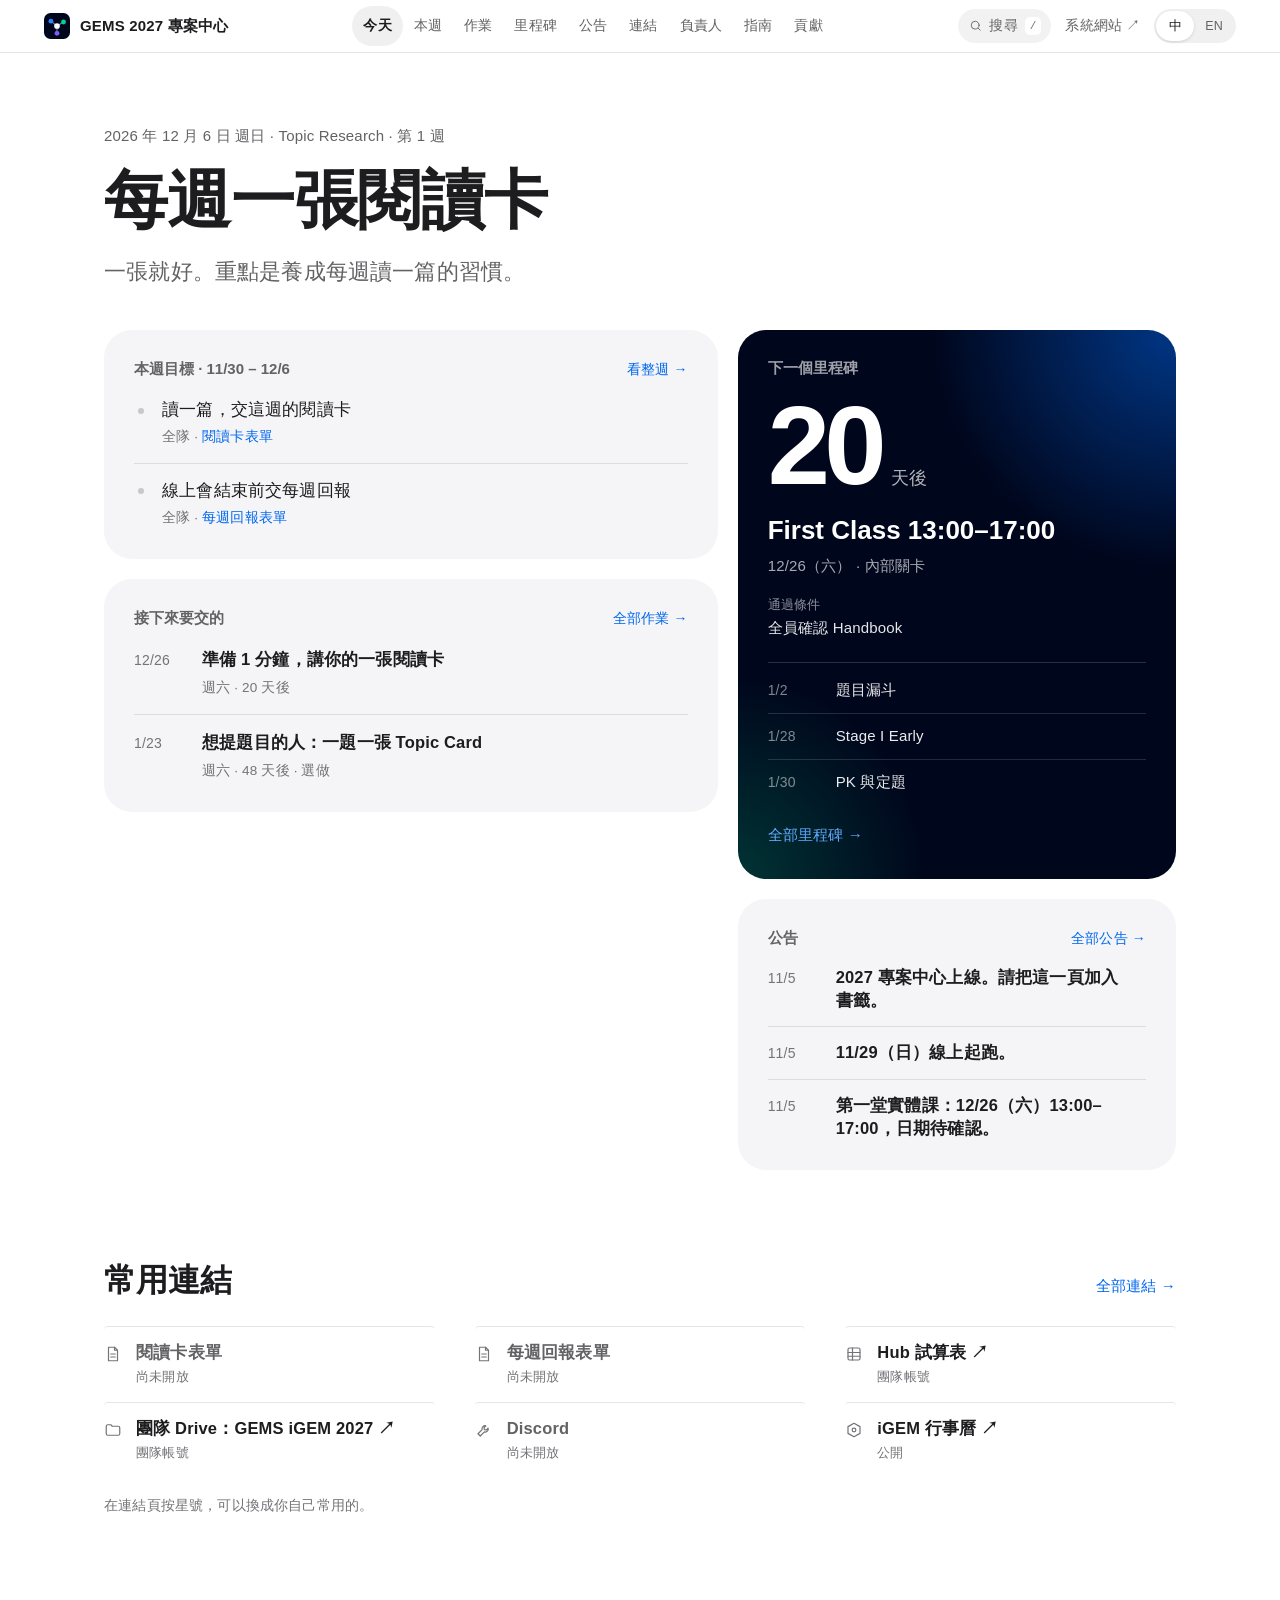
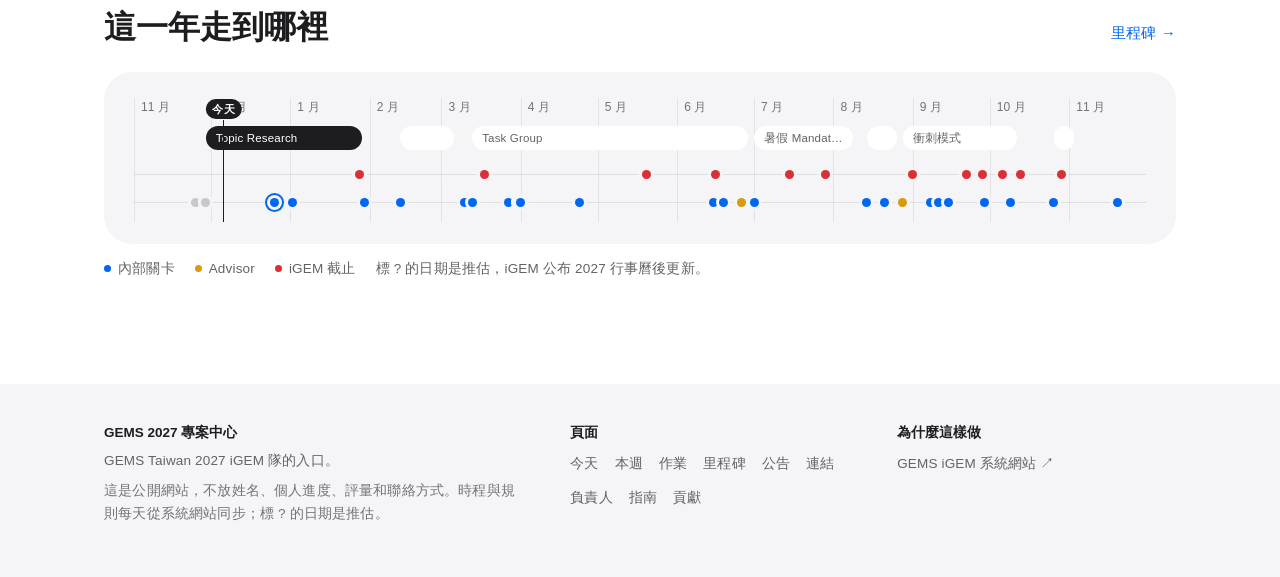
==== commit e2e97dd6: "Today still answers when no goals are written; readable greys; skip link - A week with no entry in d" ====
--- a/index.html
+++ b/index.html
@@ -5,22 +5,25 @@
 <meta name="viewport" content="width=device-width, initial-scale=1">
 <title>GEMS 2027 專案中心</title>
 <meta name="description" content="The GEMS Taiwan 2027 iGEM Project Hub: what to do this week, the next milestone, homework, who to ask and every link.">
+<meta property="og:title" content="GEMS 2027 專案中心">
+<meta property="og:description" content="The GEMS Taiwan 2027 iGEM Project Hub: what to do this week, the next milestone, homework, who to ask and every link.">
+<meta property="og:type" content="website">
 <link rel="icon" href="data:image/svg+xml,%3Csvg xmlns='http://www.w3.org/2000/svg' viewBox='0 0 32 32'%3E%3Crect width='32' height='32' rx='8' fill='%2300061C'/%3E%3Cpath d='M16 16 8.5 10M16 16l8-5M16 16v9' stroke='%23fff' stroke-opacity='.45' stroke-width='1.5'/%3E%3Ccircle cx='8.5' cy='10' r='3' fill='%232887FF'/%3E%3Ccircle cx='24' cy='11' r='3' fill='%2300D492'/%3E%3Ccircle cx='16' cy='25' r='3' fill='%237C5CFF'/%3E%3Ccircle cx='16' cy='16' r='3.5' fill='%23fff'/%3E%3C/svg%3E">
-<link rel="stylesheet" href="assets/hub.css?v=3">
+<link rel="stylesheet" href="assets/hub.css?v=4">
 </head>
 <body data-page="home">
 
 <header class="nav" id="nav"></header>
-<main id="main"></main>
+<main id="main"><noscript><p style="padding:40px 24px">這個網站需要開啟 JavaScript。This site needs JavaScript.</p></noscript></main>
 <footer class="foot" id="foot"></footer>
 
-<script src="data/season.js?v=3"></script>
-<script src="data/announcements.js?v=3"></script>
-<script src="data/week.js?v=3"></script>
-<script src="data/homework.js?v=3"></script>
-<script src="data/links.js?v=3"></script>
-<script src="data/team.js?v=3"></script>
-<script src="data/attributions.js?v=3"></script>
-<script src="assets/hub.js?v=3"></script>
+<script src="data/season.js?v=4"></script>
+<script src="data/announcements.js?v=4"></script>
+<script src="data/week.js?v=4"></script>
+<script src="data/homework.js?v=4"></script>
+<script src="data/links.js?v=4"></script>
+<script src="data/team.js?v=4"></script>
+<script src="data/attributions.js?v=4"></script>
+<script src="assets/hub.js?v=4"></script>
 </body>
 </html>
--- a/assets/hub.css
+++ b/assets/hub.css
@@ -5,8 +5,8 @@
   --navy: #00061C; --navy2: #3B4A6B;
   --blue: #0167EF; --blue2: #2887FF; --sky: #61ABFE;
   --green: #00B87A; --green2: #00D492;
-  --violet: #7C5CFF; --amber: #D99A0B; --red: #E5484D; --teal: #00A3C4; --pink: #E8548F;
-  --ink: #1D1D1F; --ink2: #6E6E73; --ink3: #86868B; --ink4: #C7C7CC;
+  --violet: #7C5CFF; --amber: #D99A0B; --red: #D93036; --teal: #00A3C4; --pink: #E8548F;
+  --ink: #1D1D1F; --ink2: #636366; --ink3: #737378; --ink4: #C7C7CC;
   --bg: #FFFFFF; --tile: #F5F5F7; --tile2: #E8E8ED;
   --line: rgba(0, 0, 0, .1);
   --r: 28px;
@@ -71,8 +71,7 @@
 
 /* ---------- type and layout ---------- */
 .ph { padding: 72px 0 24px; }
-.eyebrow { display: flex; flex-wrap: wrap; gap: 2px 10px; font-size: 15px; font-weight: 500; color: var(--ink2); margin-bottom: 14px; }
-.eyebrow span + span::before { content: "·"; margin-right: 10px; color: var(--ink4); }
+.eyebrow { font-size: 15px; font-weight: 500; color: var(--ink2); margin-bottom: 14px; }
 .h1 { font-size: clamp(36px, 6vw, 64px); font-weight: 700; letter-spacing: -.035em; line-height: 1.06; }
 html:lang(zh-Hant) .h1 { letter-spacing: -.01em; line-height: 1.18; }
 .h1 b { color: var(--blue); }
@@ -93,6 +92,10 @@
 .muted { color: var(--ink3); }
 .note { font-size: 14px; color: var(--ink3); margin-top: 16px; }
 .empty { color: var(--ink2); font-size: 16px; }
+.tile--dark .empty { color: rgba(255, 255, 255, .72); }
+.k { font-size: 13.5px; font-weight: 600; color: var(--ink3); margin: 18px 0 10px; }
+.skip { position: absolute; left: 12px; top: -60px; z-index: 60; padding: 10px 16px; border-radius: 999px; background: var(--ink); color: #fff; font-size: 14.5px; }
+.skip:focus { top: 8px; }
 .warn { margin-top: 20px; padding: 14px 20px; border-radius: 18px; background: var(--tile); font-size: 14.5px; color: var(--ink); }
 .warn::before { content: ""; display: inline-block; width: 7px; height: 7px; border-radius: 50%; background: var(--red); margin-right: 9px; vertical-align: 1px; }
 .grid { display: grid; grid-template-columns: repeat(12, minmax(0, 1fr)); gap: 20px; }
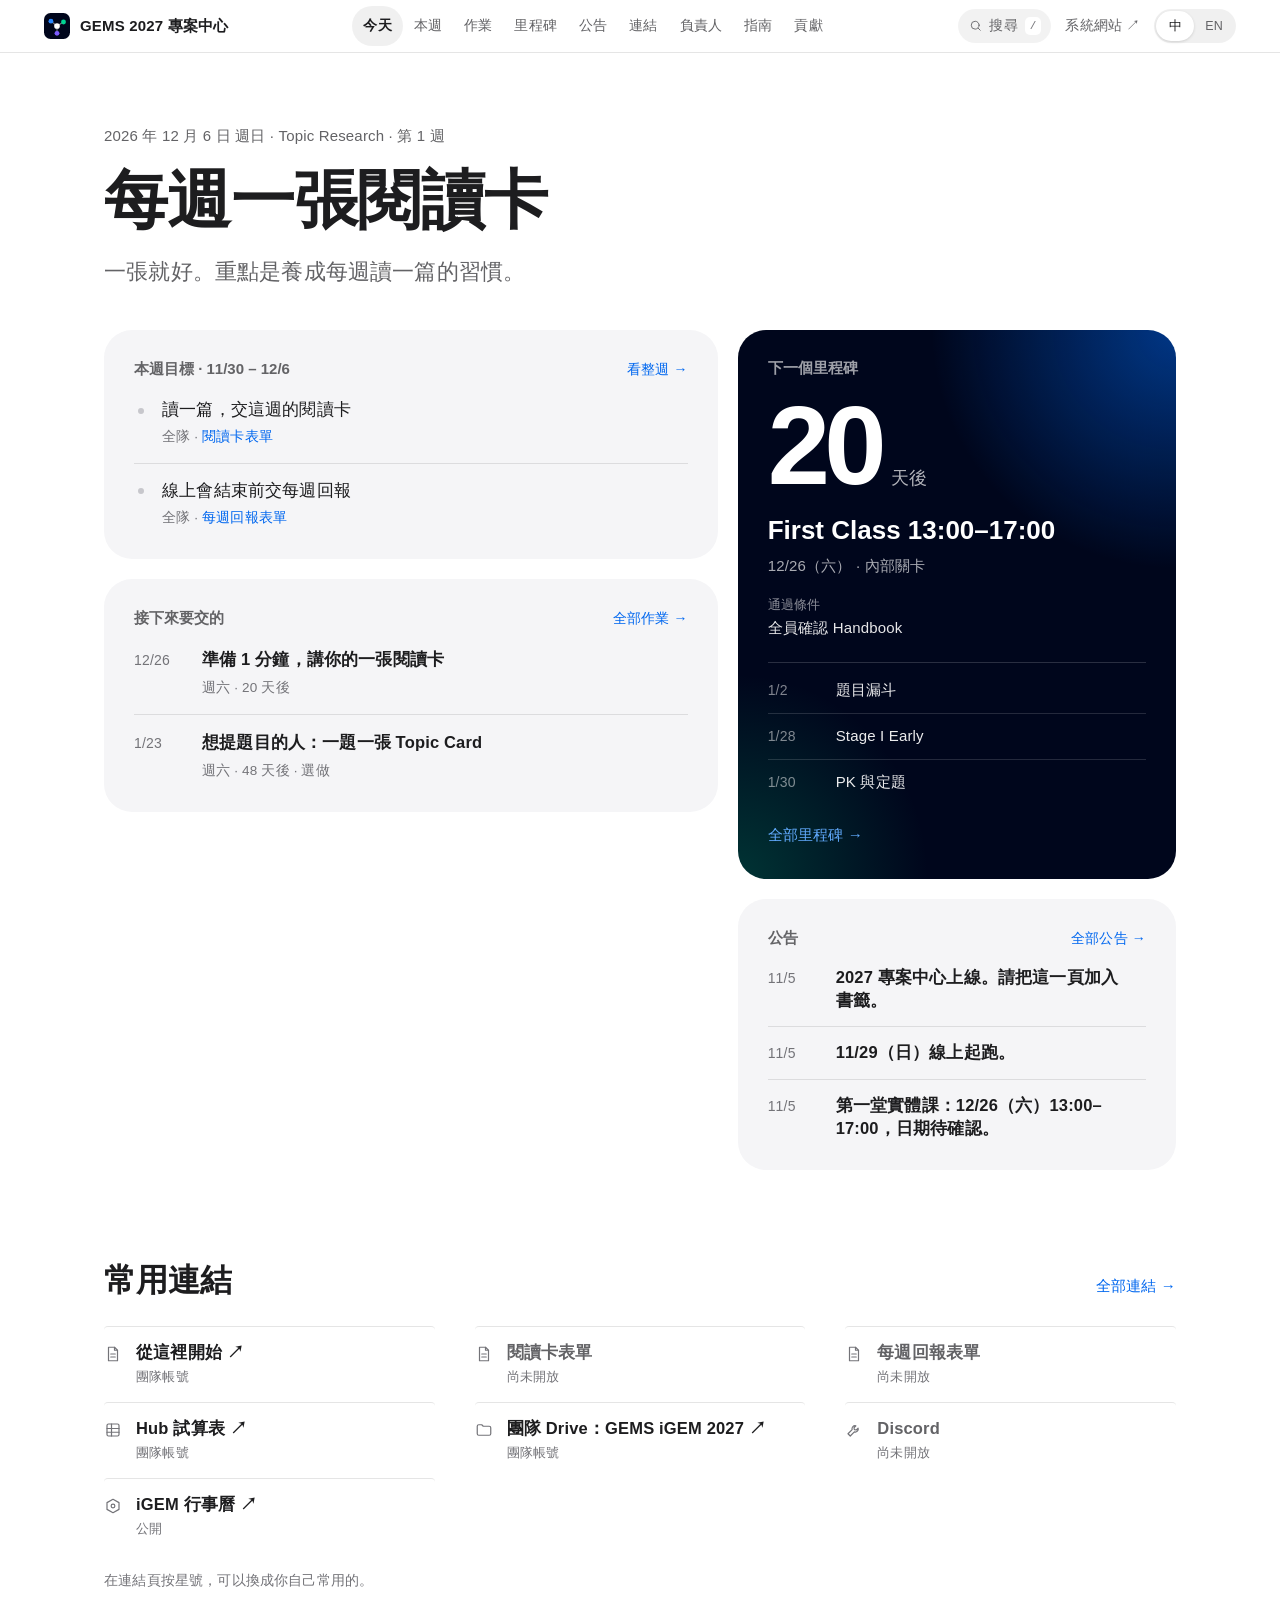
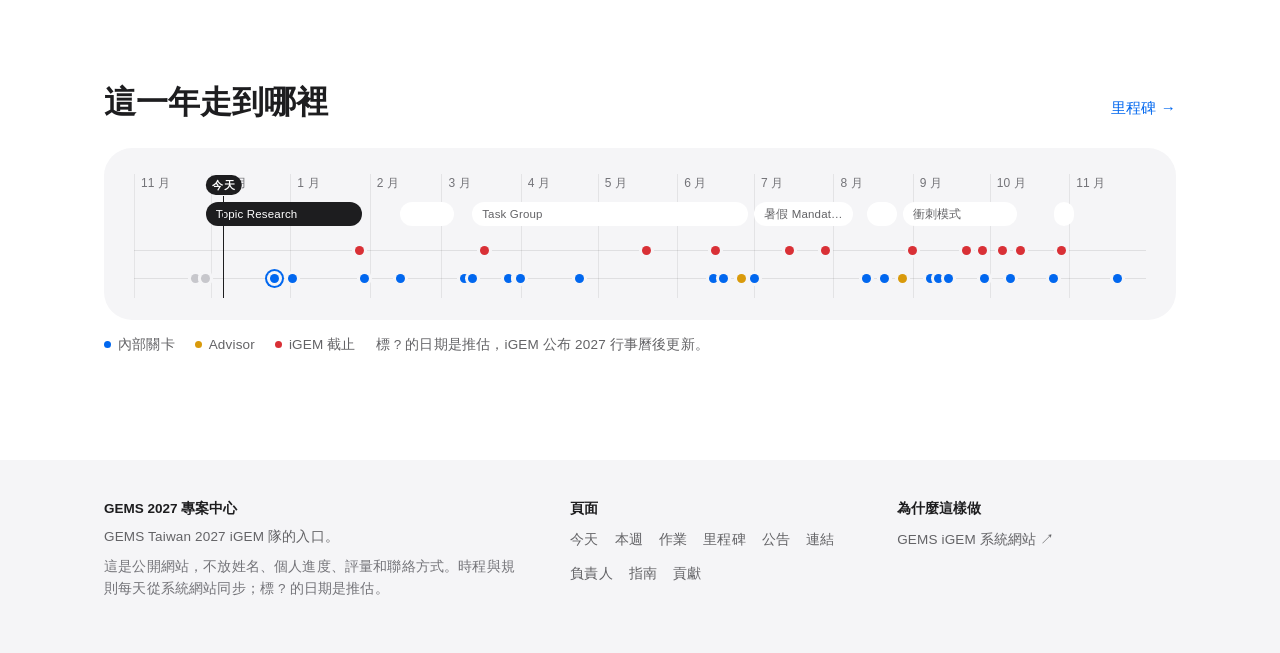
==== commit 93bbfe65: "Link the one-page Start here doc; stop calling the Handbook the first read - Links: the core 'Start " ====
--- a/index.html
+++ b/index.html
@@ -9,7 +9,7 @@
 <meta property="og:description" content="The GEMS Taiwan 2027 iGEM Project Hub: what to do this week, the next milestone, homework, who to ask and every link.">
 <meta property="og:type" content="website">
 <link rel="icon" href="data:image/svg+xml,%3Csvg xmlns='http://www.w3.org/2000/svg' viewBox='0 0 32 32'%3E%3Crect width='32' height='32' rx='8' fill='%2300061C'/%3E%3Cpath d='M16 16 8.5 10M16 16l8-5M16 16v9' stroke='%23fff' stroke-opacity='.45' stroke-width='1.5'/%3E%3Ccircle cx='8.5' cy='10' r='3' fill='%232887FF'/%3E%3Ccircle cx='24' cy='11' r='3' fill='%2300D492'/%3E%3Ccircle cx='16' cy='25' r='3' fill='%237C5CFF'/%3E%3Ccircle cx='16' cy='16' r='3.5' fill='%23fff'/%3E%3C/svg%3E">
-<link rel="stylesheet" href="assets/hub.css?v=4">
+<link rel="stylesheet" href="assets/hub.css?v=5">
 </head>
 <body data-page="home">
 
@@ -17,13 +17,13 @@
 <main id="main"><noscript><p style="padding:40px 24px">這個網站需要開啟 JavaScript。This site needs JavaScript.</p></noscript></main>
 <footer class="foot" id="foot"></footer>
 
-<script src="data/season.js?v=4"></script>
-<script src="data/announcements.js?v=4"></script>
-<script src="data/week.js?v=4"></script>
-<script src="data/homework.js?v=4"></script>
-<script src="data/links.js?v=4"></script>
-<script src="data/team.js?v=4"></script>
-<script src="data/attributions.js?v=4"></script>
-<script src="assets/hub.js?v=4"></script>
+<script src="data/season.js?v=5"></script>
+<script src="data/announcements.js?v=5"></script>
+<script src="data/week.js?v=5"></script>
+<script src="data/homework.js?v=5"></script>
+<script src="data/links.js?v=5"></script>
+<script src="data/team.js?v=5"></script>
+<script src="data/attributions.js?v=5"></script>
+<script src="assets/hub.js?v=5"></script>
 </body>
 </html>
--- a/assets/hub.css
+++ b/assets/hub.css
@@ -286,7 +286,7 @@
 a.ev:hover { color: var(--blue); }
 span.ev { color: var(--ink3); font-weight: 400; }
 .band { display: block; font-size: 11.5px; color: var(--ink3); margin-top: 4px; }
-@media (max-width: 700px) { .cal__d { min-height: 60px; padding: 4px; } .cal__d > b { margin-left: 0; font-size: 13px; min-width: 24px; height: 24px; } .ev { font-size: 0; padding: 0; width: 7px; height: 7px; display: inline-block; margin-right: 2px; } .ev::before { top: 0; } .band { display: none; } .cal__w { padding: 8px 4px; } }
+@media (max-width: 700px) { .cal__d { min-height: 60px; padding: 4px; display: flex; flex-wrap: wrap; align-content: flex-start; align-items: center; gap: 2px; } .cal__d > b { margin-left: 0; font-size: 13px; min-width: 24px; height: 24px; } .ev { font-size: 0; padding: 0; width: 7px; height: 7px; flex: none; } .ev::before { top: 0; } .band { display: none; } .cal__w { padding: 8px 4px; } }
 
 /* ---------- Homework ---------- */
 .hws { display: grid; gap: 14px; }
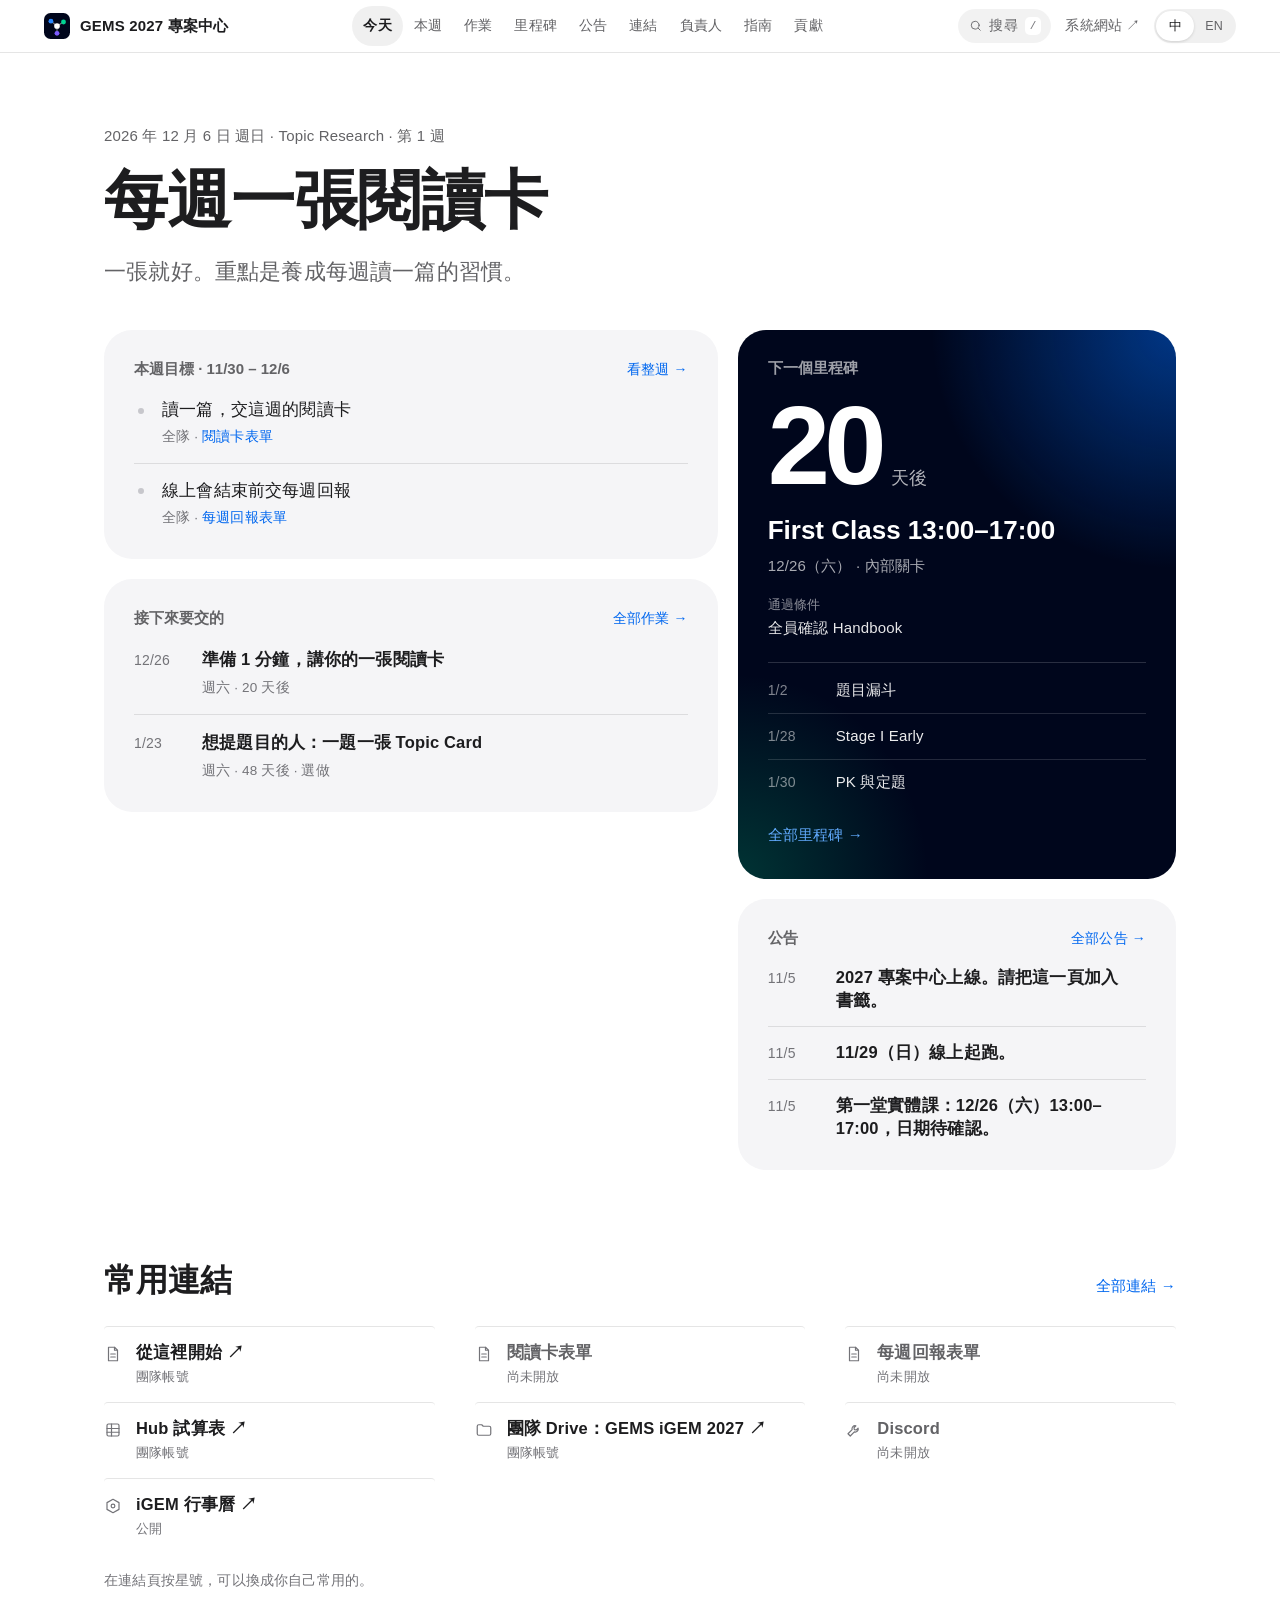
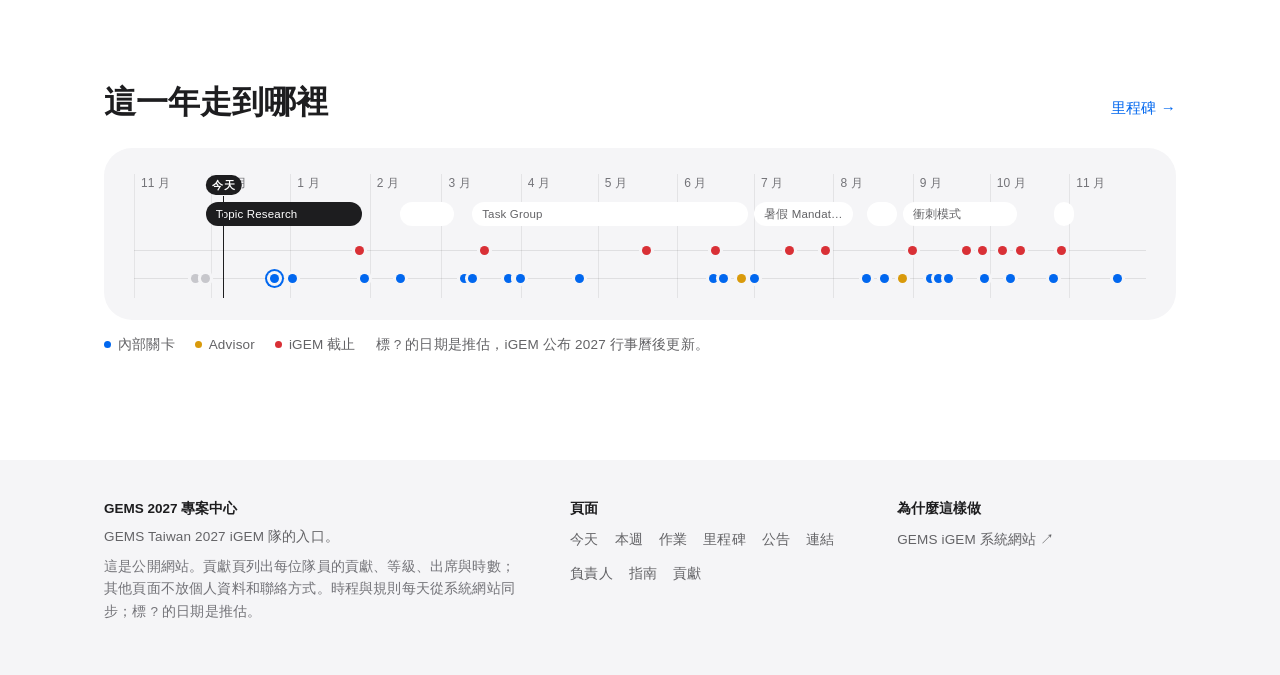
==== commit 4a0686da: "Show the whole contribution board without login The PI decided the board has no login: everyone who " ====
--- a/index.html
+++ b/index.html
@@ -9,7 +9,7 @@
 <meta property="og:description" content="The GEMS Taiwan 2027 iGEM Project Hub: what to do this week, the next milestone, homework, who to ask and every link.">
 <meta property="og:type" content="website">
 <link rel="icon" href="data:image/svg+xml,%3Csvg xmlns='http://www.w3.org/2000/svg' viewBox='0 0 32 32'%3E%3Crect width='32' height='32' rx='8' fill='%2300061C'/%3E%3Cpath d='M16 16 8.5 10M16 16l8-5M16 16v9' stroke='%23fff' stroke-opacity='.45' stroke-width='1.5'/%3E%3Ccircle cx='8.5' cy='10' r='3' fill='%232887FF'/%3E%3Ccircle cx='24' cy='11' r='3' fill='%2300D492'/%3E%3Ccircle cx='16' cy='25' r='3' fill='%237C5CFF'/%3E%3Ccircle cx='16' cy='16' r='3.5' fill='%23fff'/%3E%3C/svg%3E">
-<link rel="stylesheet" href="assets/hub.css?v=5">
+<link rel="stylesheet" href="assets/hub.css?v=6">
 </head>
 <body data-page="home">
 
@@ -24,6 +24,6 @@
 <script src="data/links.js?v=5"></script>
 <script src="data/team.js?v=5"></script>
 <script src="data/attributions.js?v=5"></script>
-<script src="assets/hub.js?v=5"></script>
+<script src="assets/hub.js?v=6"></script>
 </body>
 </html>
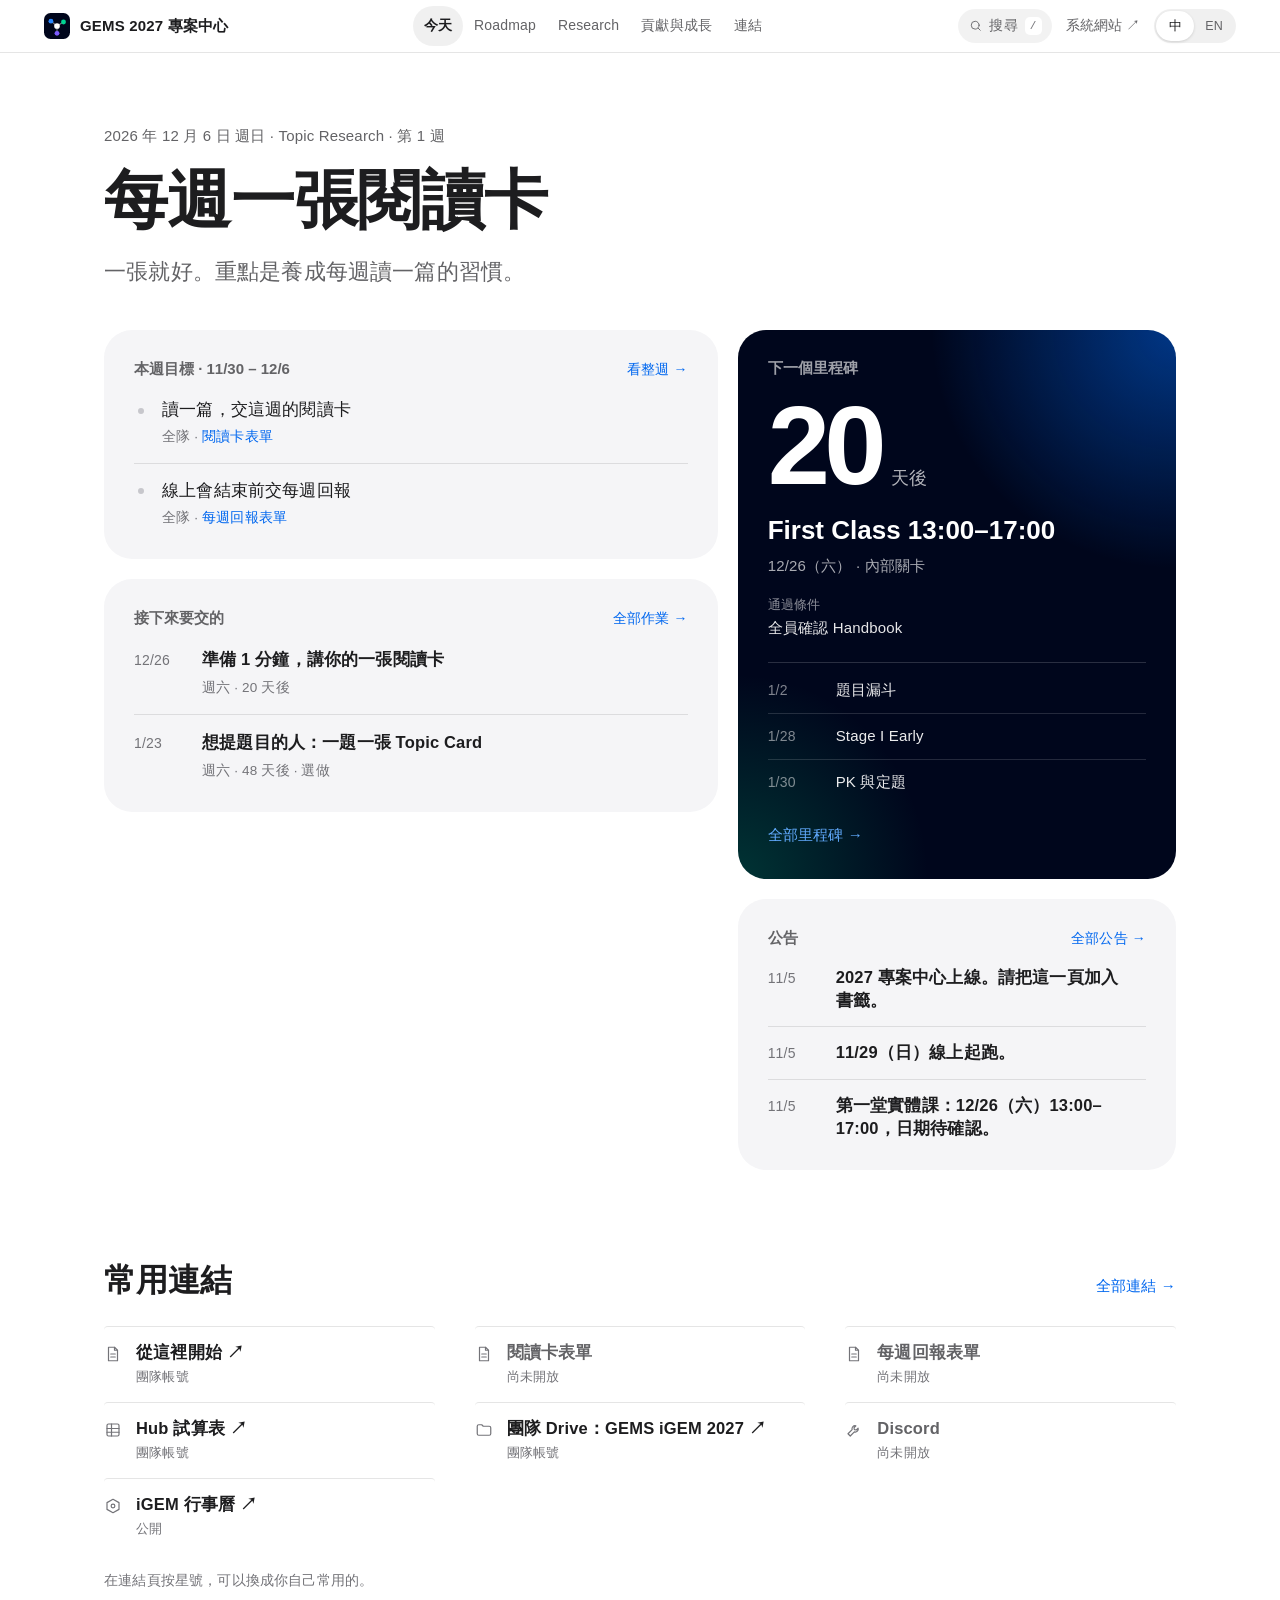
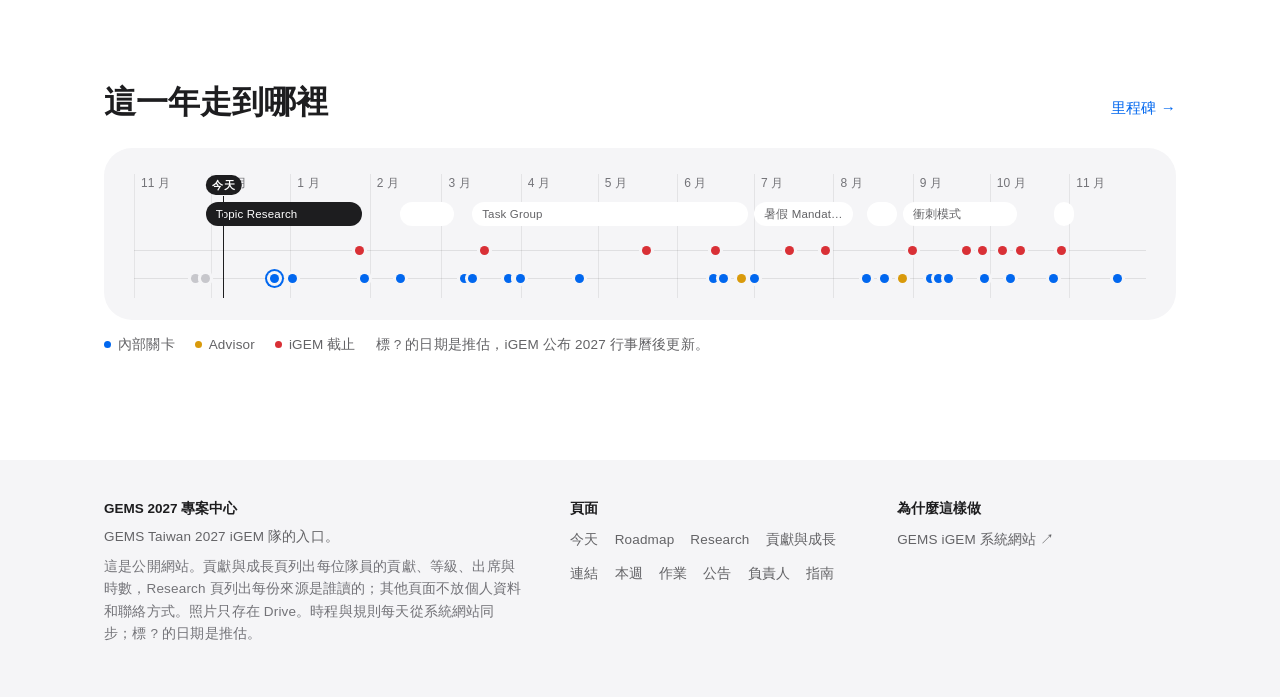
==== commit 33250f2a: "Add Roadmap and Research boards; cut the nav to five pages - roadmap.html: each pipeline's core task" ====
--- a/index.html
+++ b/index.html
@@ -21,9 +21,9 @@
 <script src="data/announcements.js?v=5"></script>
 <script src="data/week.js?v=5"></script>
 <script src="data/homework.js?v=5"></script>
-<script src="data/links.js?v=5"></script>
+<script src="data/links.js?v=6"></script>
 <script src="data/team.js?v=5"></script>
 <script src="data/attributions.js?v=5"></script>
-<script src="assets/hub.js?v=6"></script>
+<script src="assets/hub.js?v=8"></script>
 </body>
 </html>
